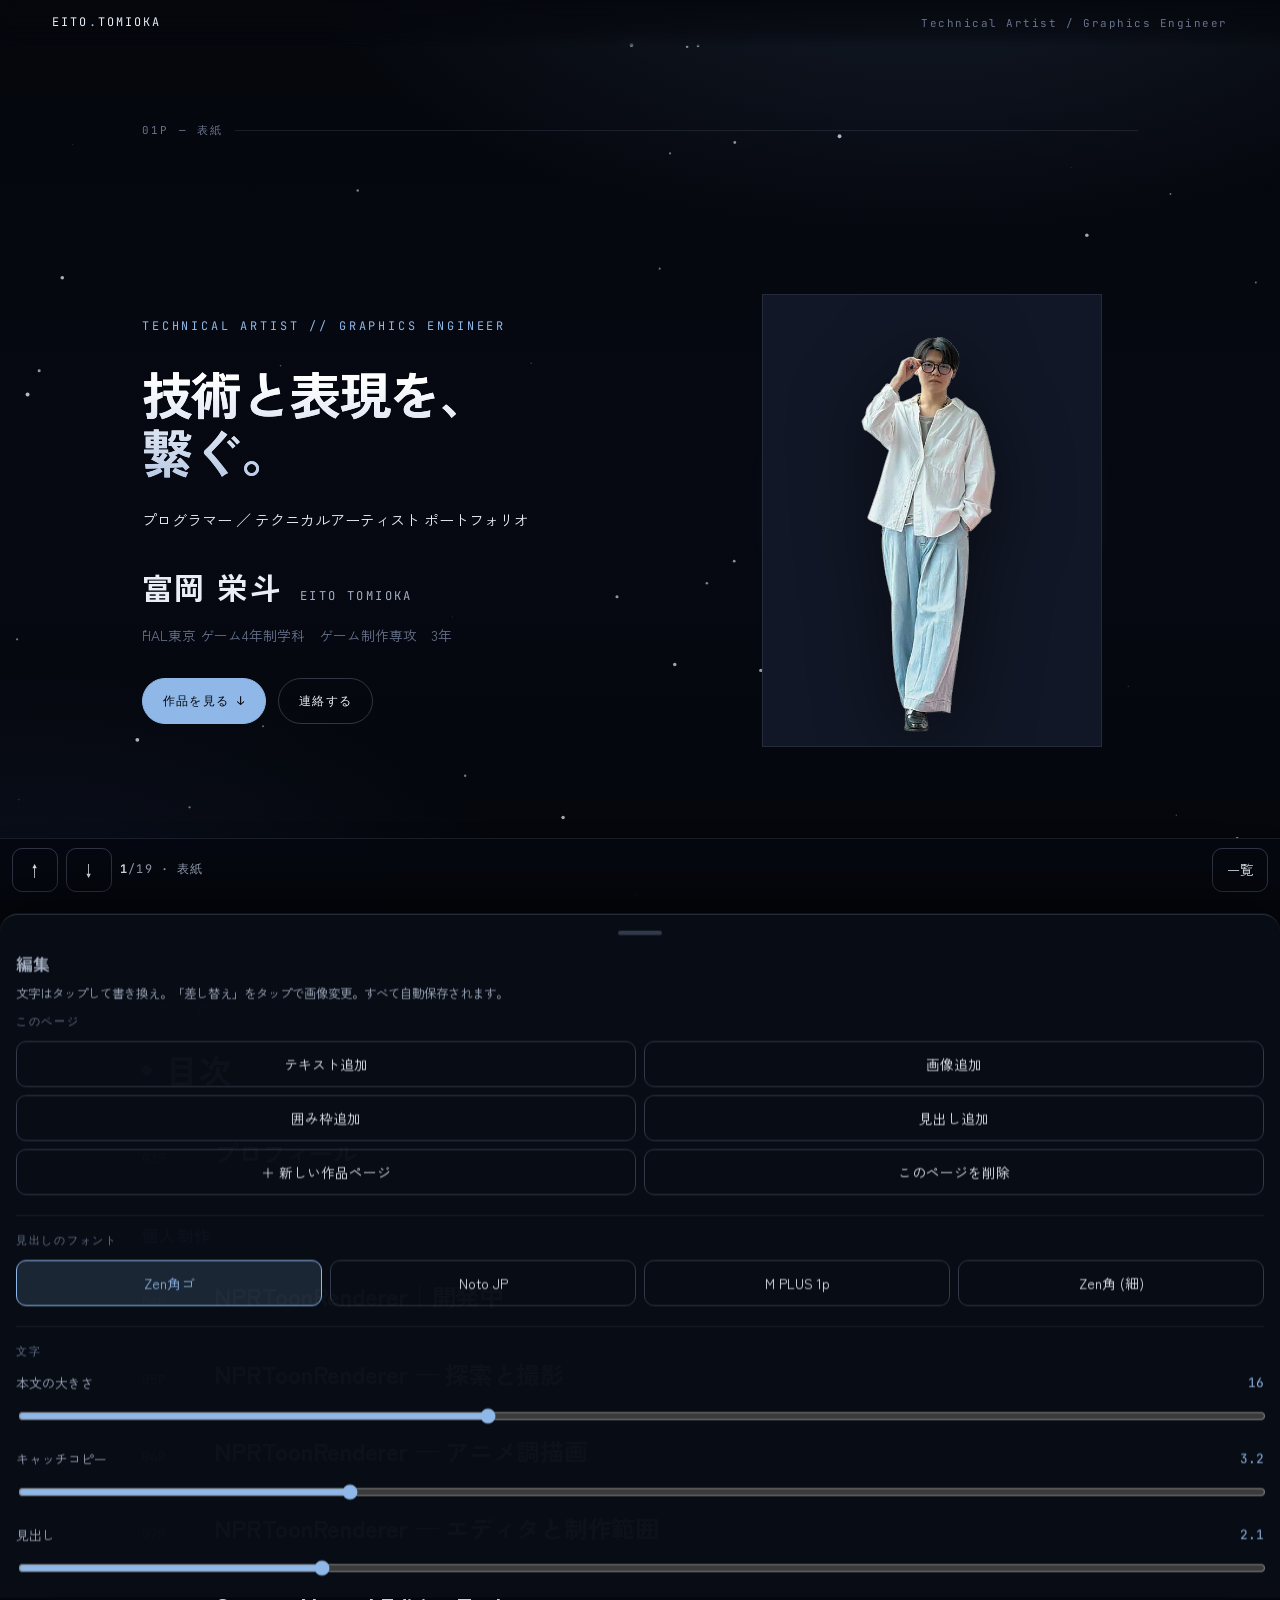
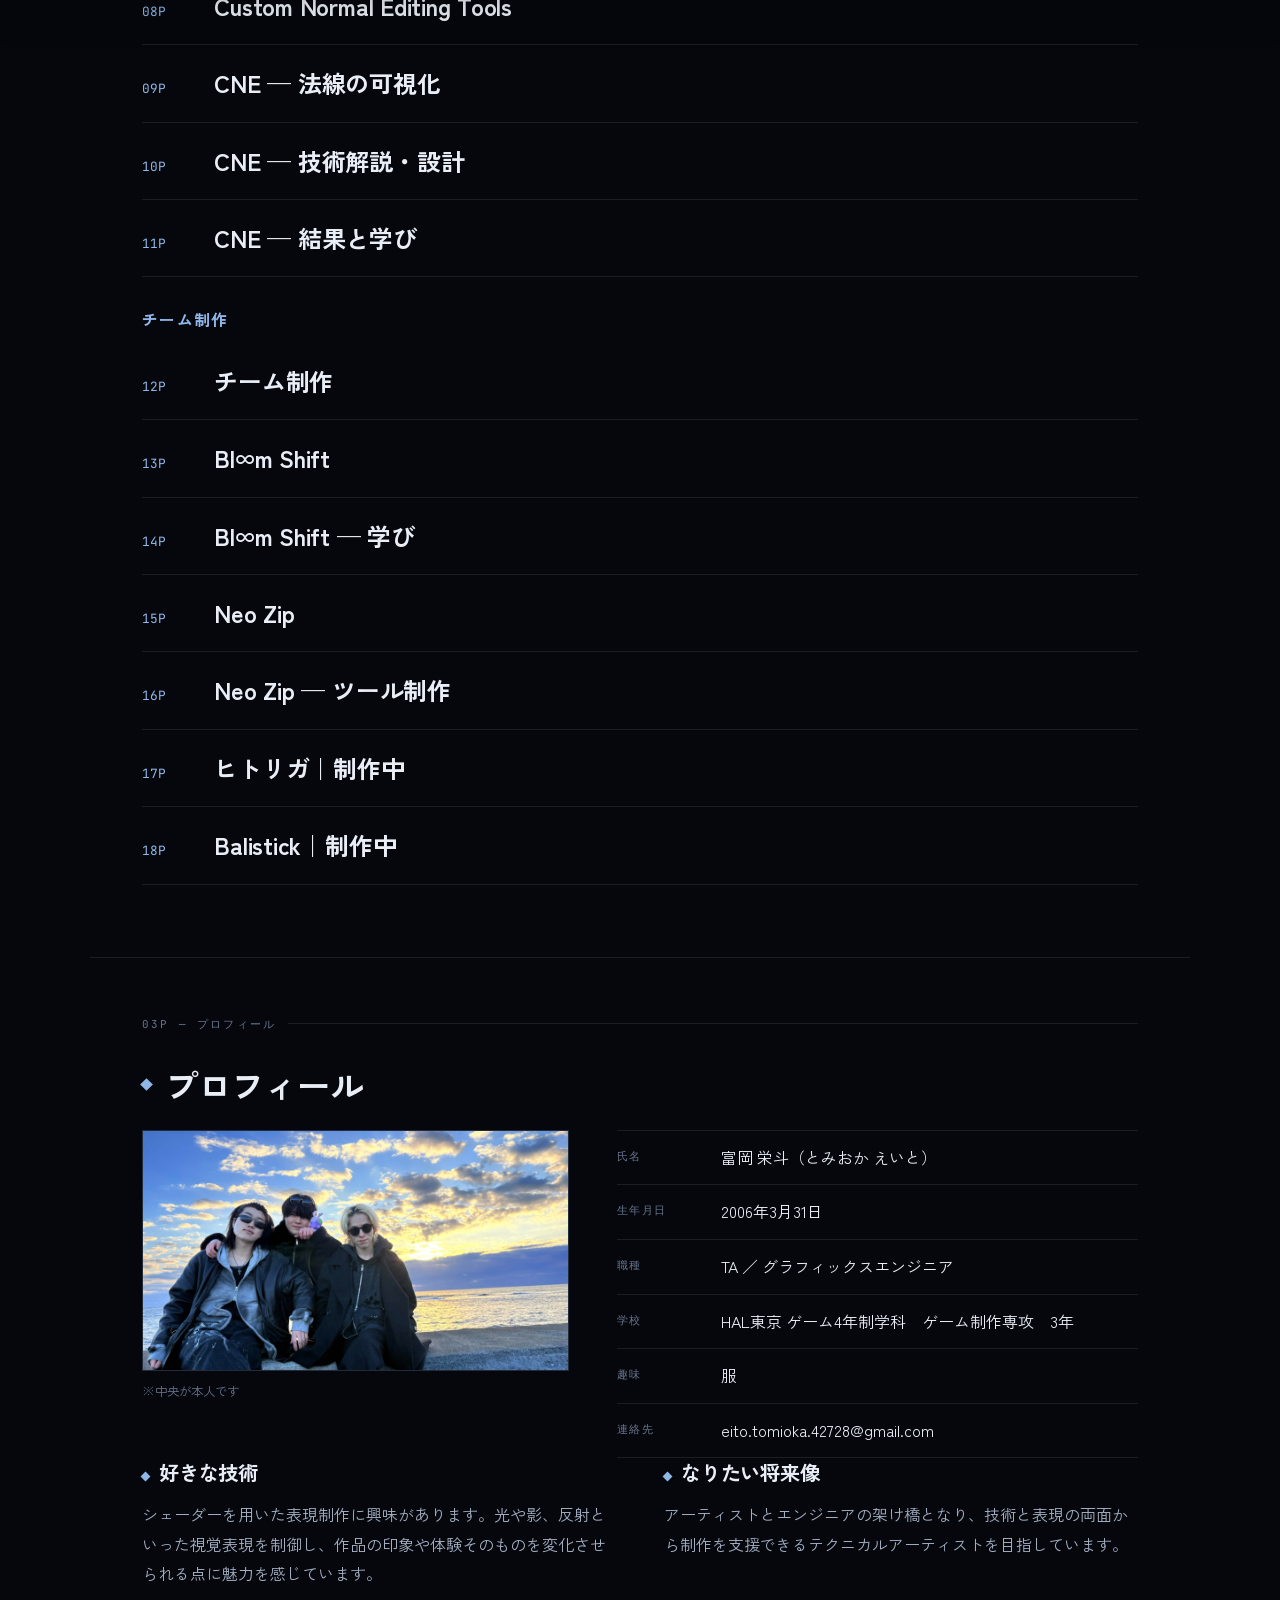
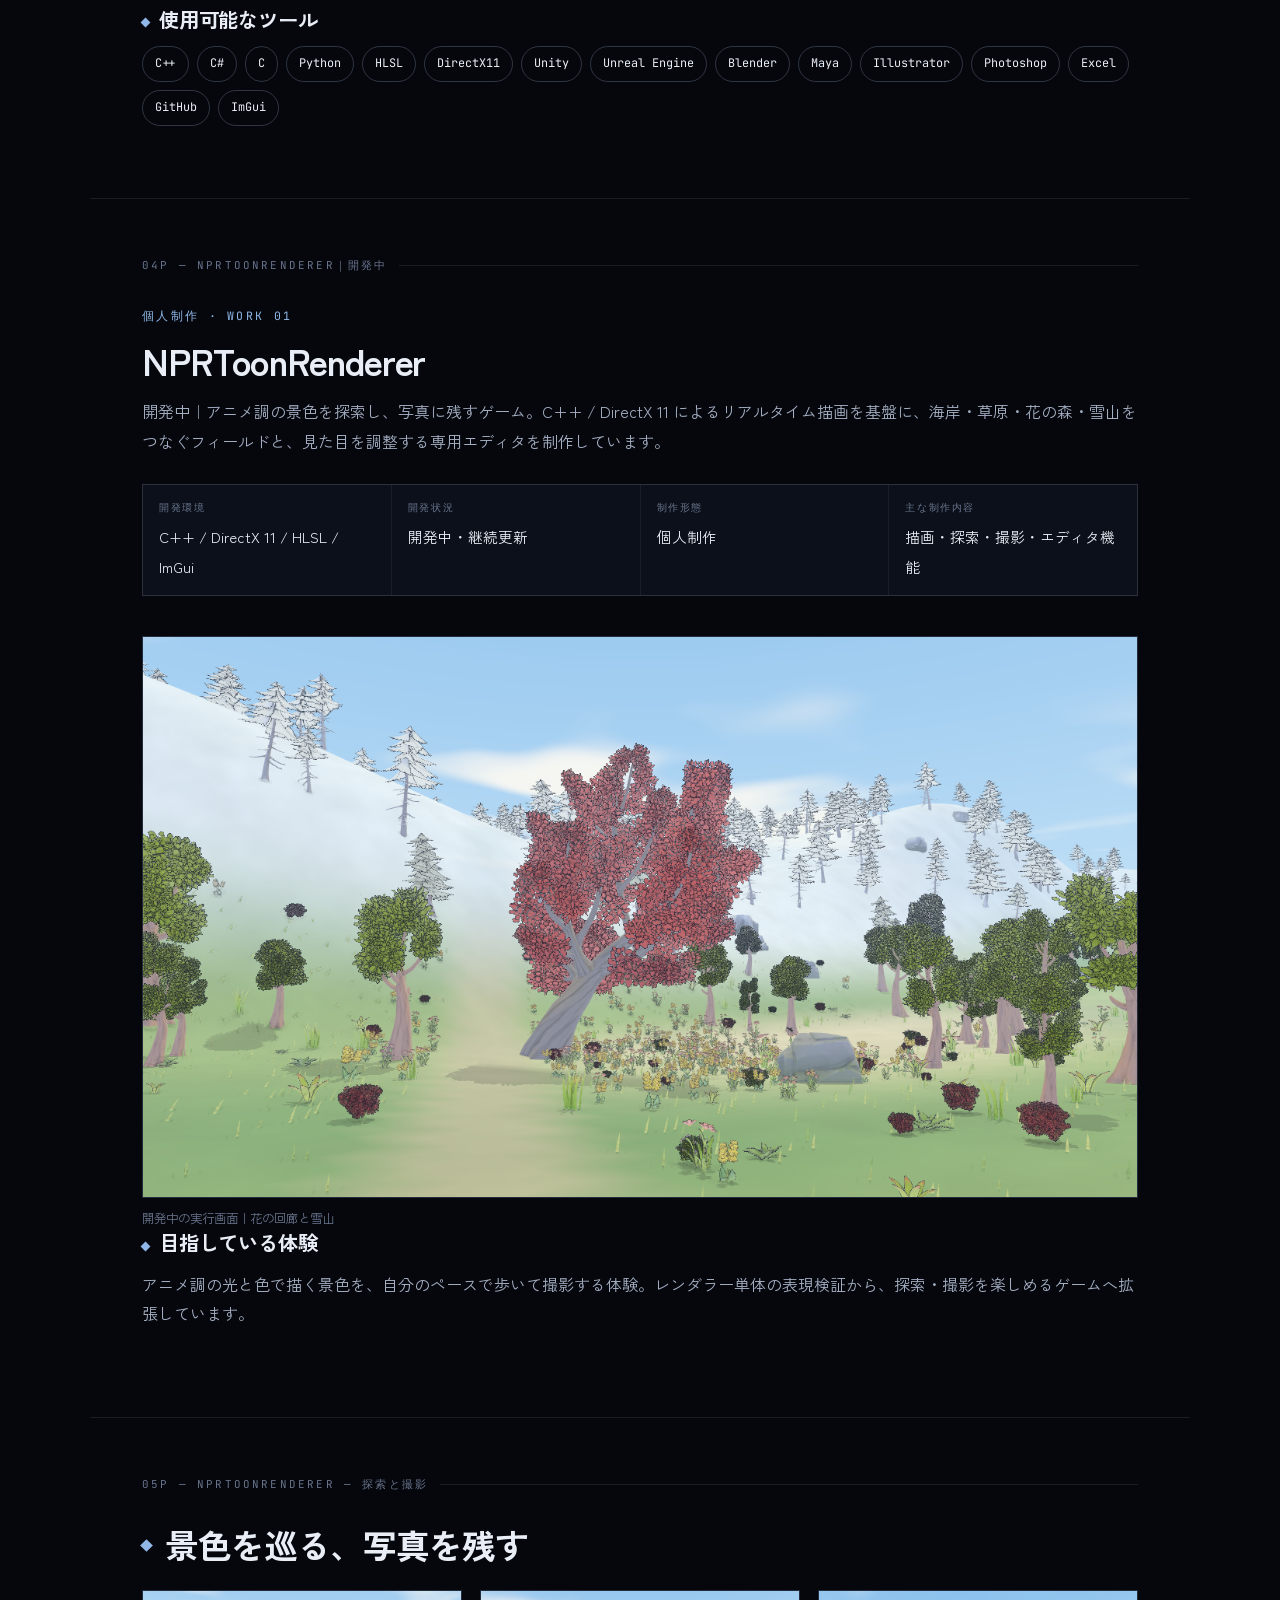
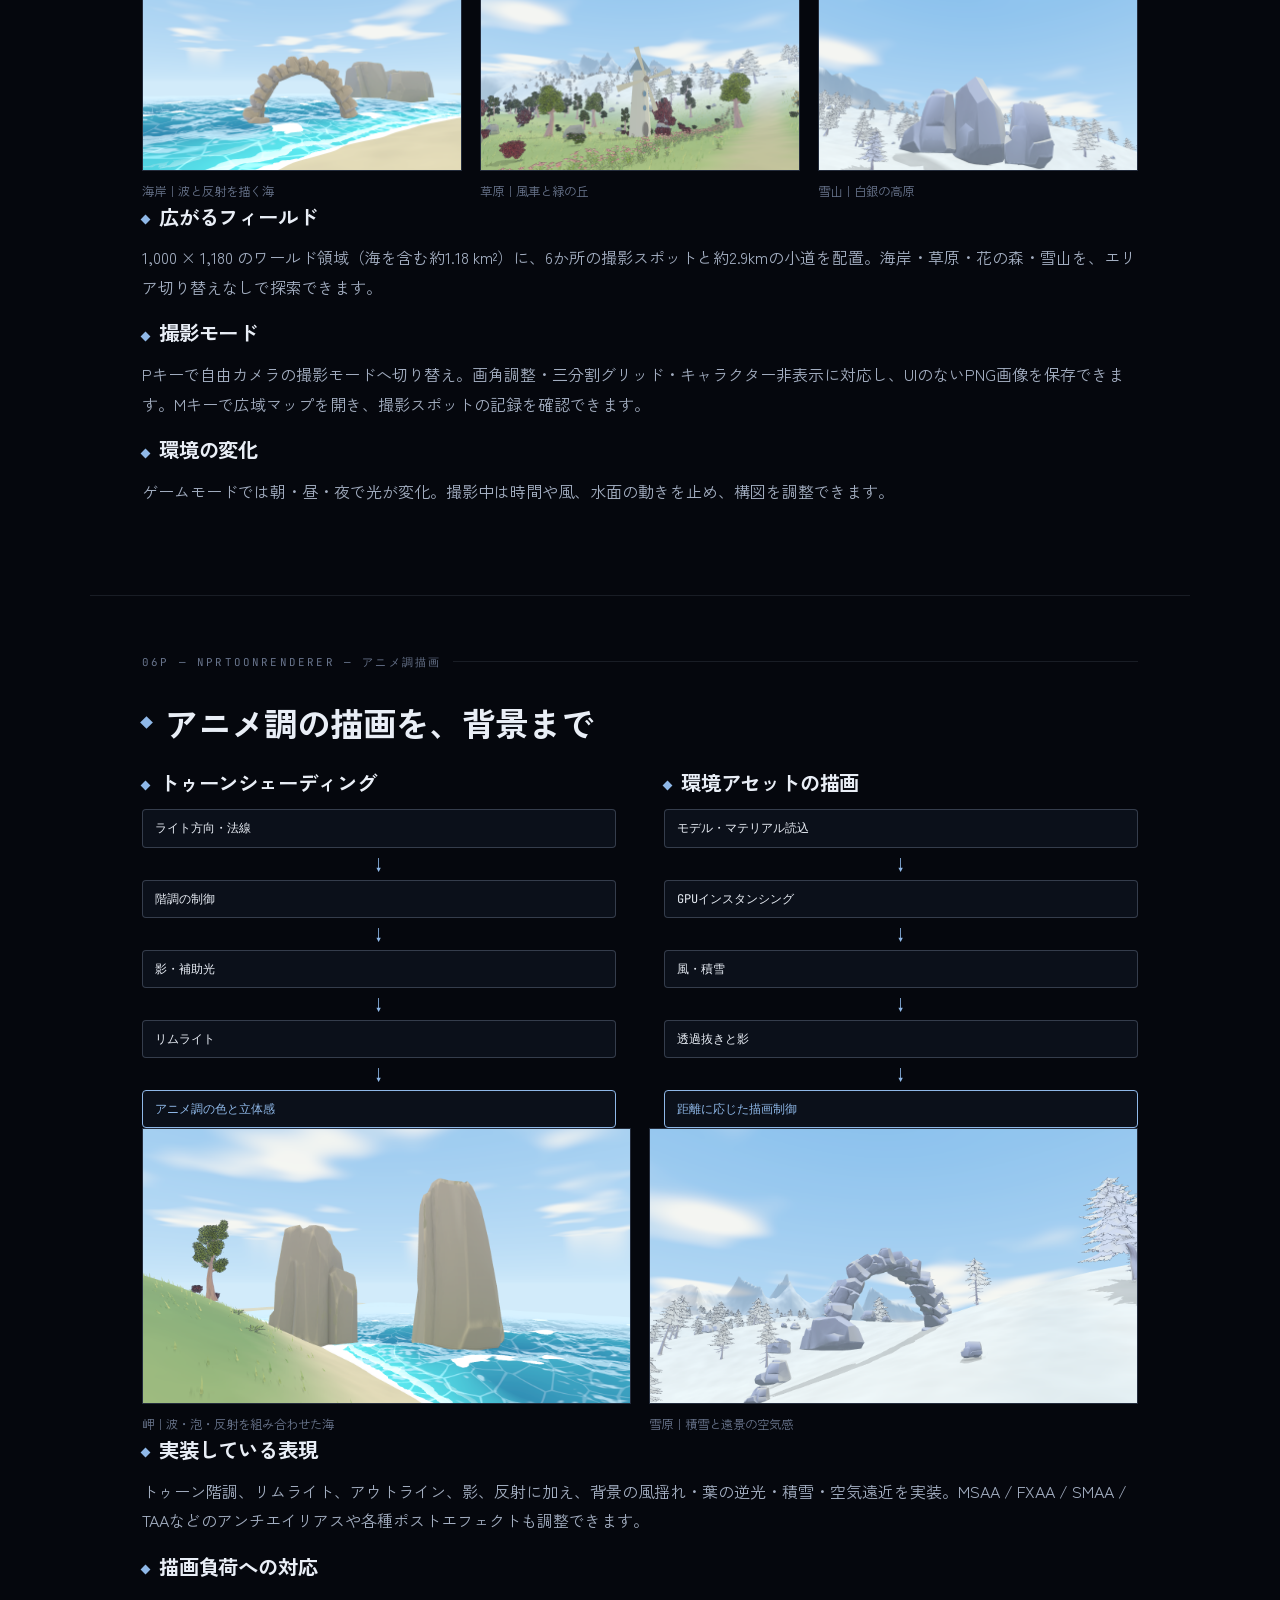
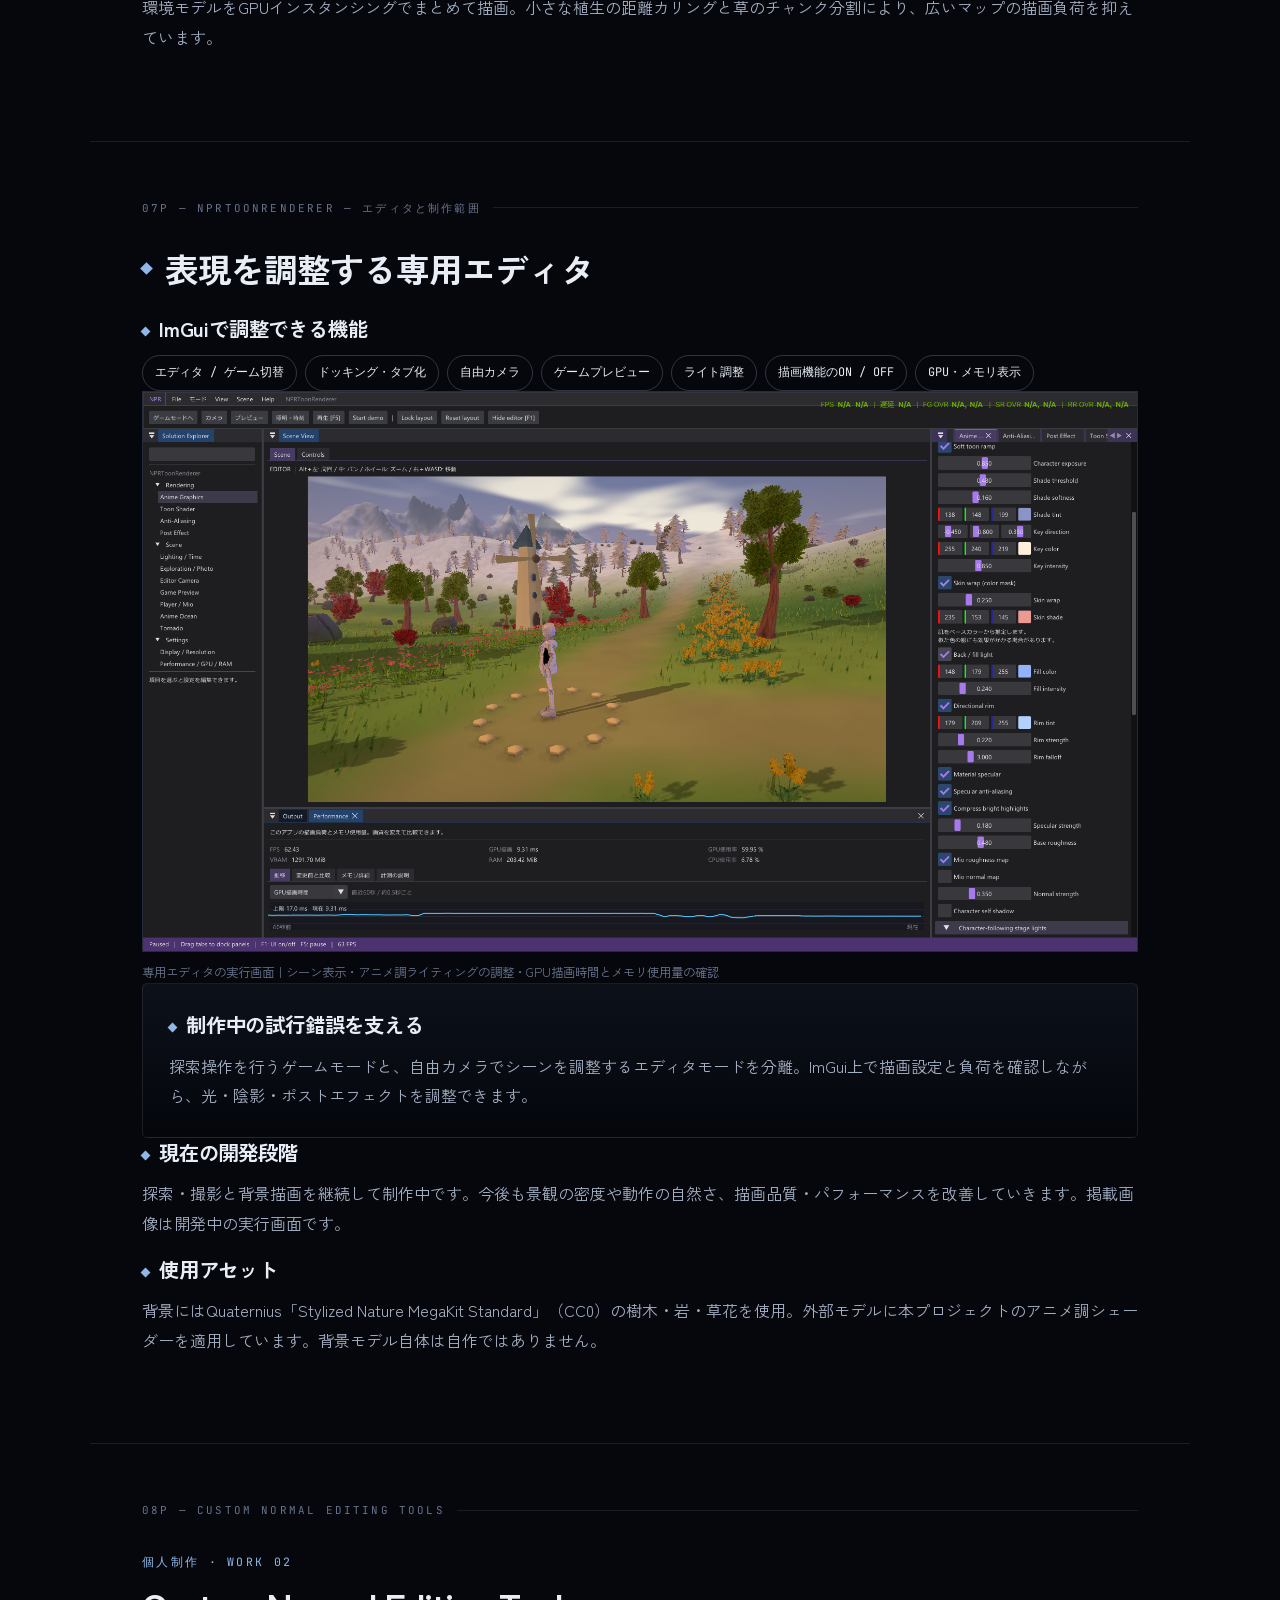
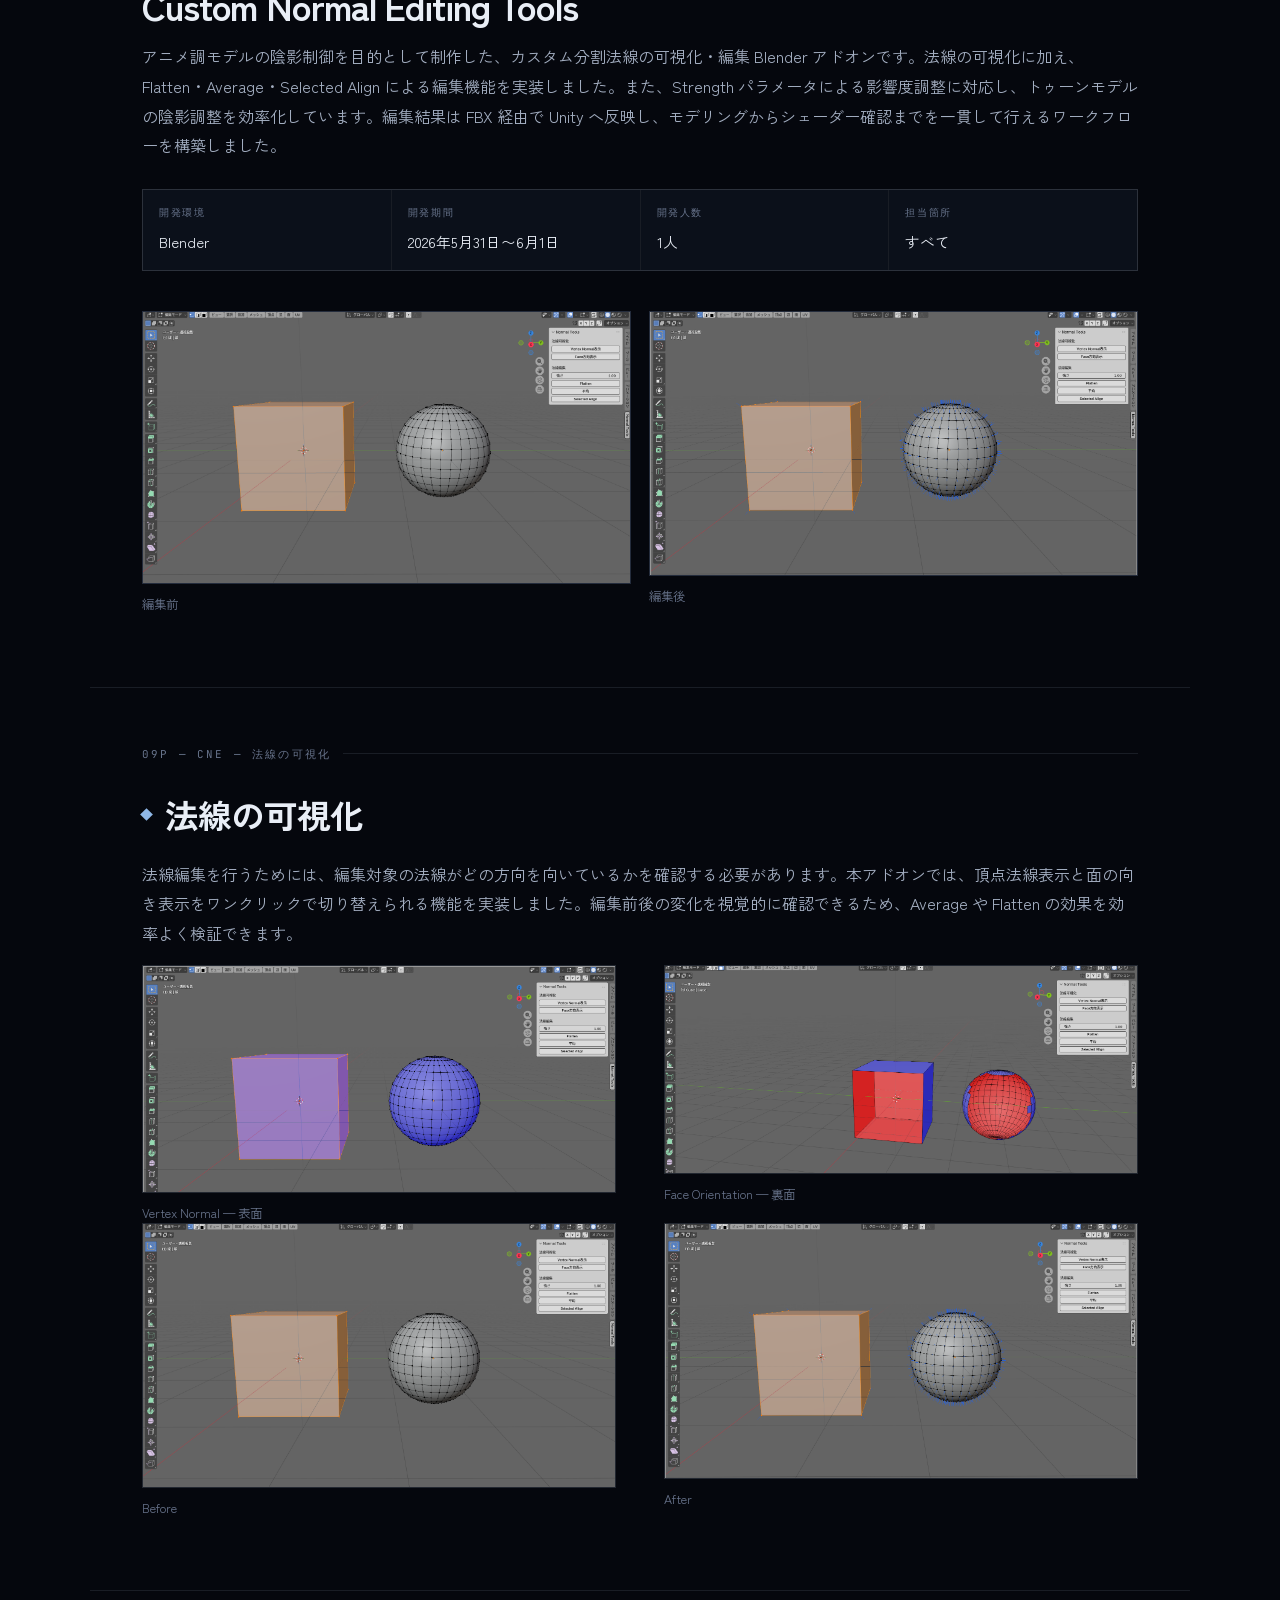
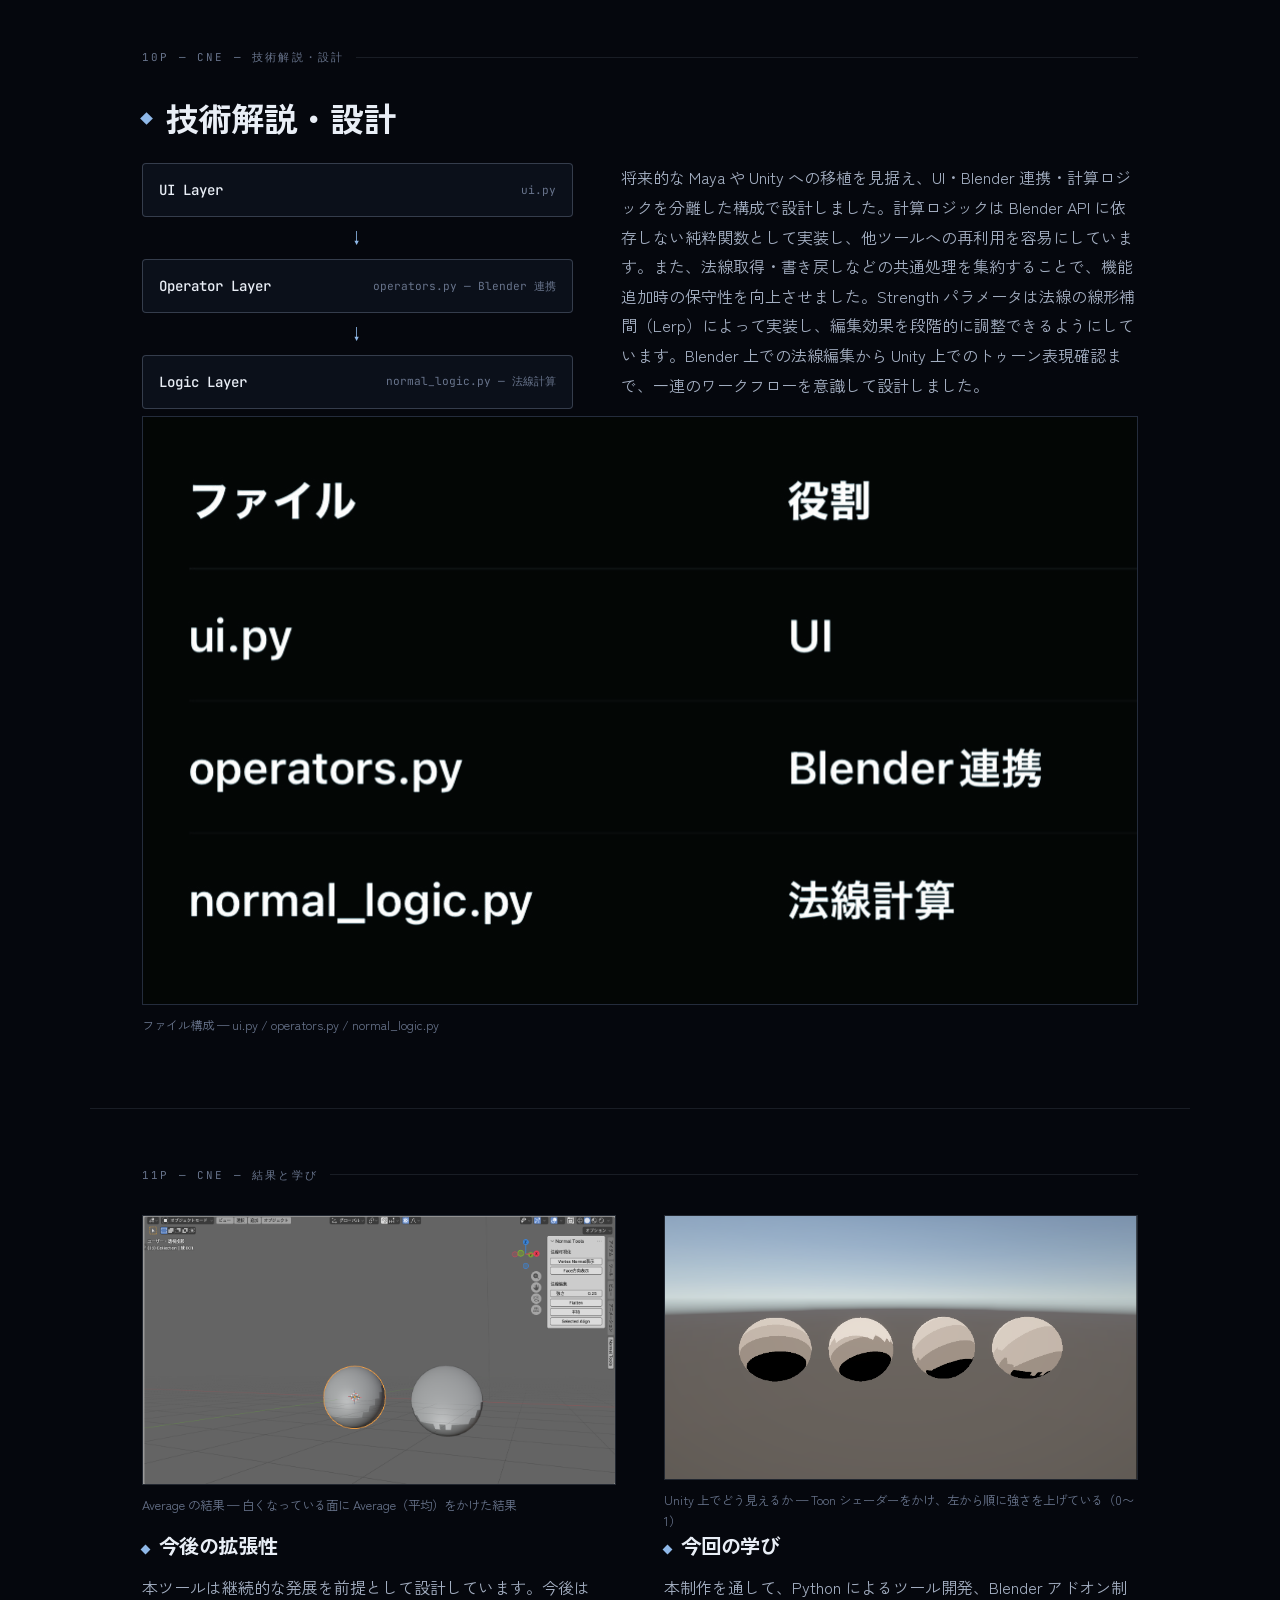
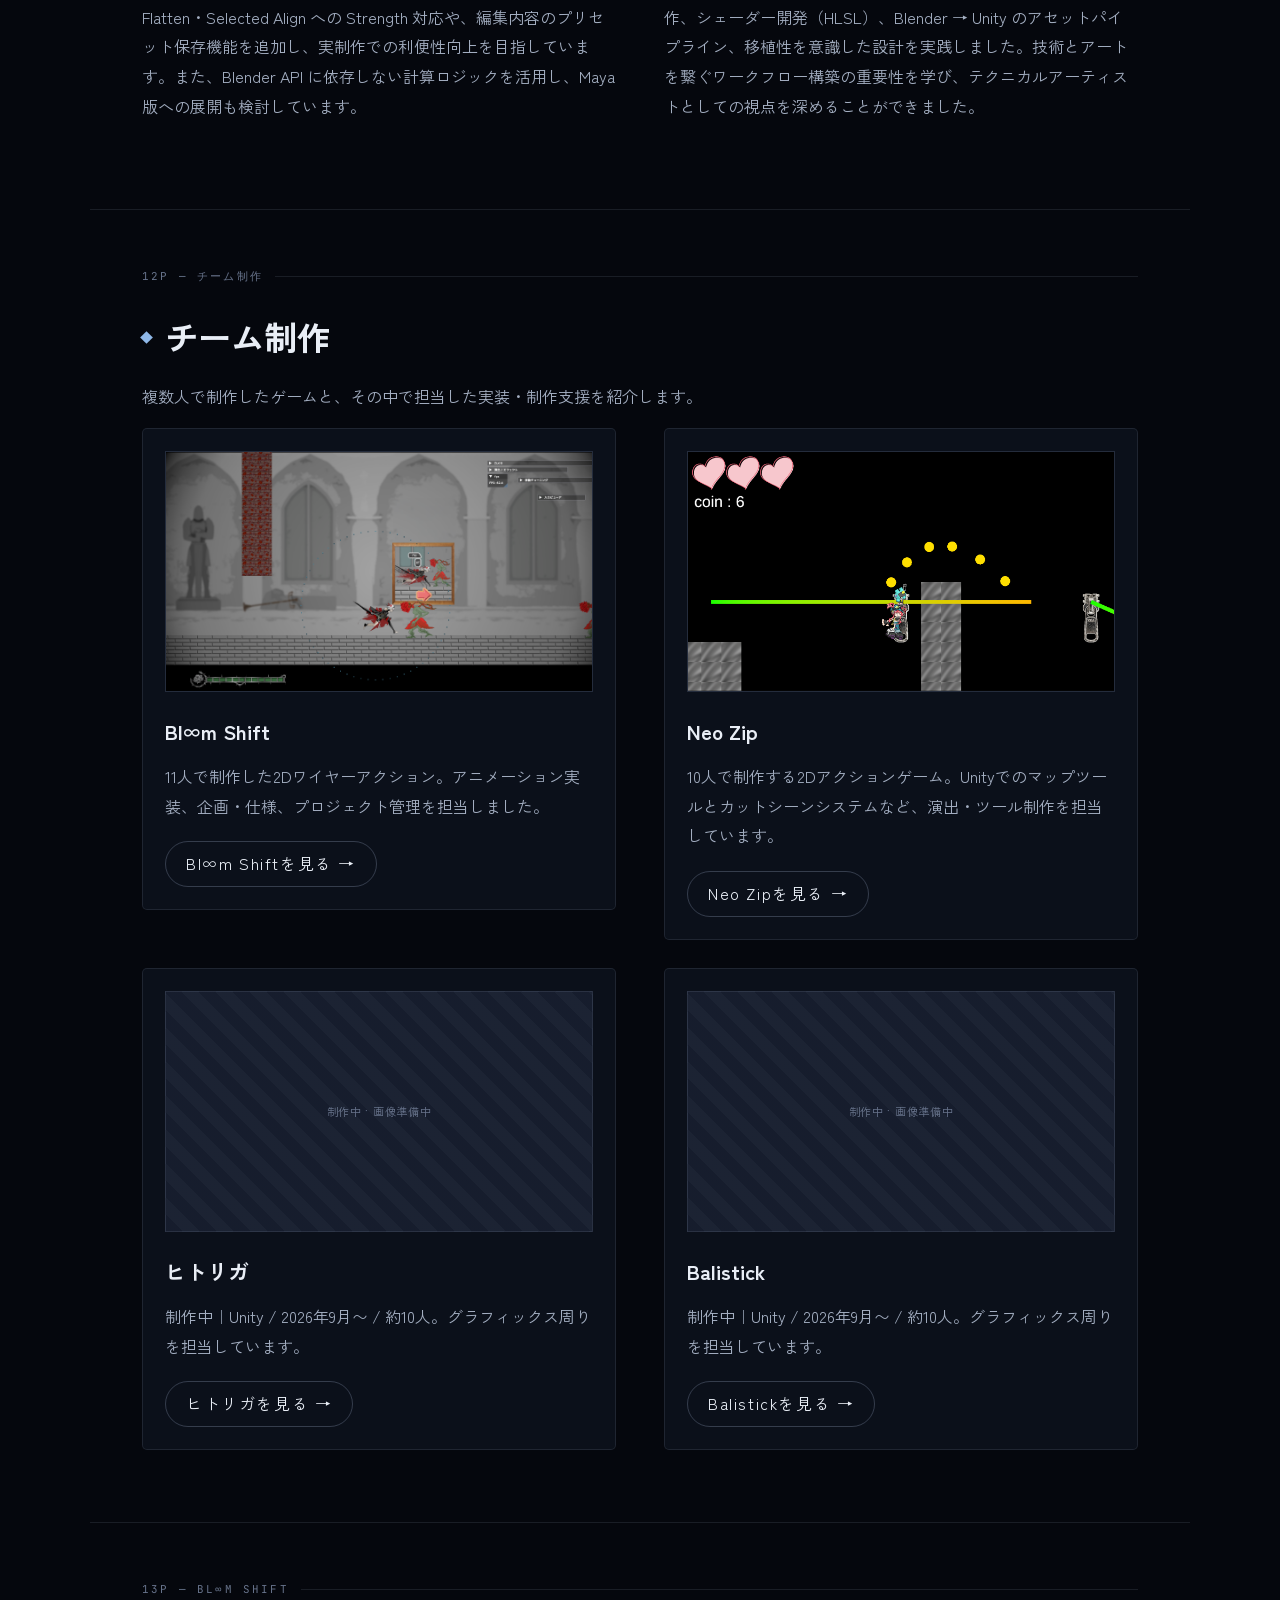
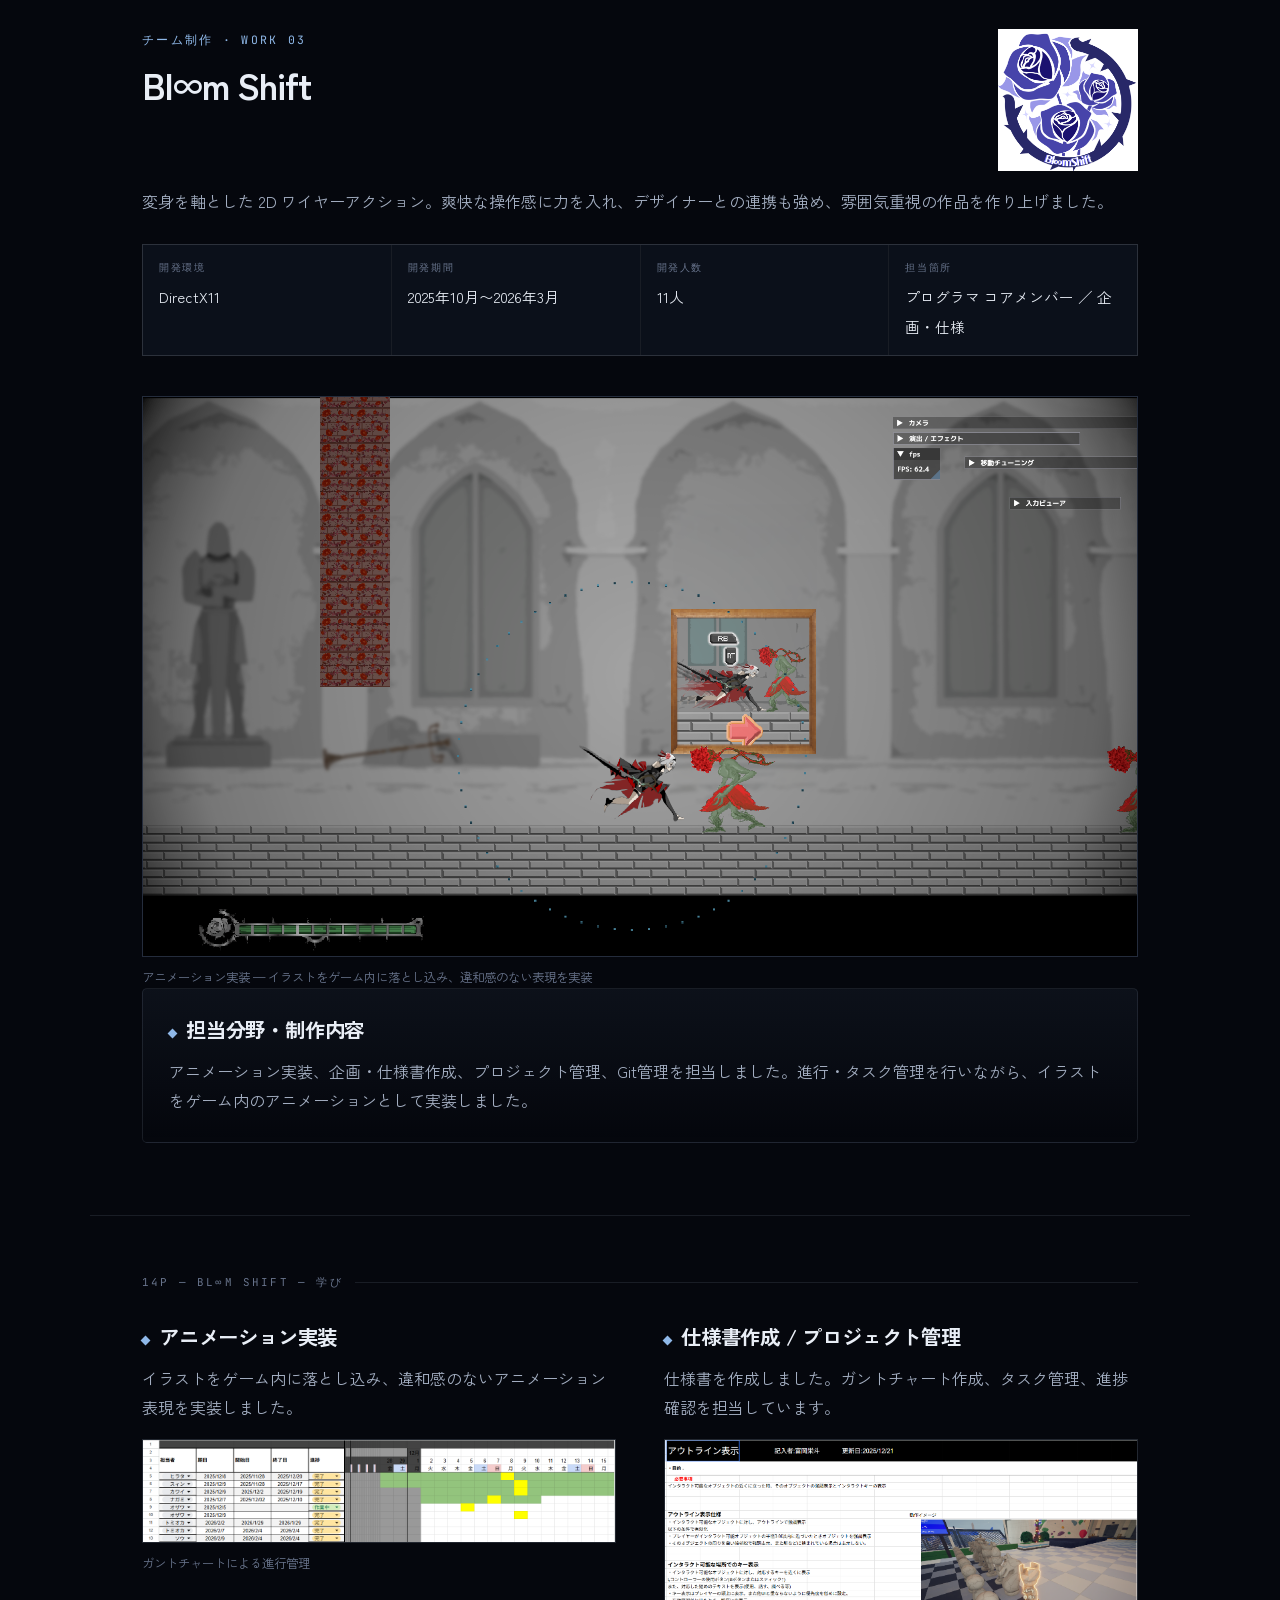
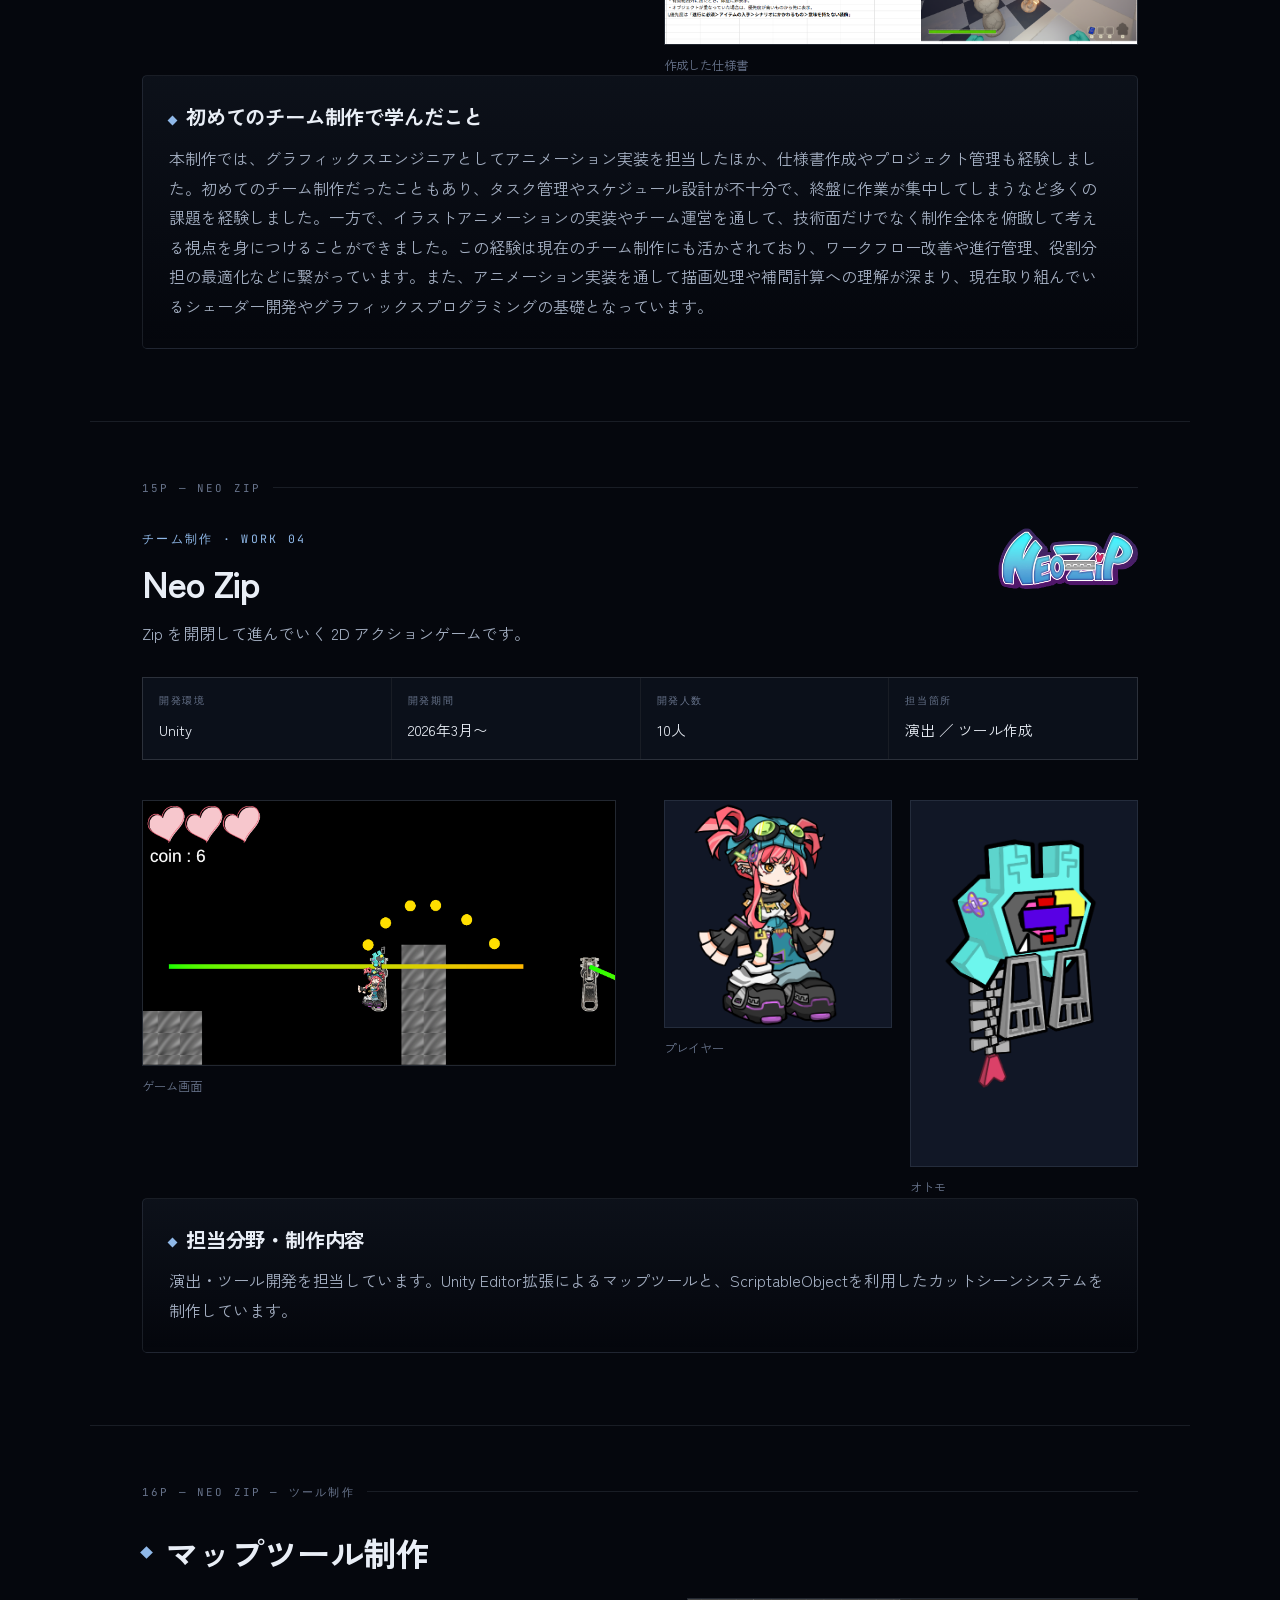
==== index.html @ 18857d03 "Publish Eito Tomioka portfolio" ====
<!doctype html>
<html lang="ja">
<head>
<meta charset="utf-8">
<meta name="viewport" content="width=device-width,initial-scale=1,viewport-fit=cover,maximum-scale=5">
<meta name="theme-color" content="#05070d">
<title>富岡栄斗 — Technical Artist / Graphics Engineer</title>
<meta name="description" content="HAL東京 ゲーム4年制学科 富岡栄斗のポートフォリオ。NPRシェーダー、Blenderアドオン、Unityツール開発。">
<meta property="og:title" content="富岡栄斗 — Technical Artist / Graphics Engineer">
<meta property="og:description" content="技術と表現を、繋ぐ。NPRToonRenderer（開発中） / Custom Normal Editing Tools / Bl∞m Shift / Neo Zip">
<meta property="og:type" content="website">
<link rel="preconnect" href="https://fonts.googleapis.com">
<link rel="preconnect" href="https://fonts.gstatic.com" crossorigin>
<link href="https://fonts.googleapis.com/css2?family=JetBrains+Mono:wght@400;500&family=Zen+Kaku+Gothic+New:wght@400;500;700;900&family=Noto+Sans+JP:wght@700;900&family=M+PLUS+1p:wght@800&display=swap" rel="stylesheet">
<style>
/* ============================================================
   app.css — ノート型ポートフォリオ + スマホ編集UI
   ============================================================ */
:root {
  --bg-0: #05070d;
  --bg-1: #0b101a;
  --bg-2: #111726;
  --paper: #0d121c;
  --line: rgba(200, 220, 255, .10);
  --line-strong: rgba(200, 220, 255, .22);
  --text: #e9eef6;
  --text-dim: #a3aec1;
  --text-mute: #68748c;
  --accent: #8fb8e8;
  --accent-soft: #8fb8e826;

  --font-base: 16px;
  --scale-h1: 3.2;
  --scale-h2: 2.1;
  --scale-h3: 1.28;
  --leading: 1.85;
  --content-max: 1100px;

  --font-display: 'Zen Kaku Gothic New', 'Hiragino Kaku Gothic ProN', sans-serif;
  --display-weight: 700;
  --display-tracking: -0.03em;
  --font-sans: 'Zen Kaku Gothic New', 'Hiragino Kaku Gothic ProN', system-ui, sans-serif;
  --font-mono: 'JetBrains Mono', ui-monospace, monospace;

  --pad-x: clamp(20px, 5vw, 52px);
  --toolbar-h: 62px;
}

/* グラデーション文字：実際の文字は子要素にあるため、子側で切り抜く */
.cover-k > [data-k], .end-catch > [data-k] {
  display: inline-block;
  background: inherit;
  -webkit-background-clip: text;
  background-clip: text;
  -webkit-text-fill-color: transparent;
}

* { box-sizing: border-box; }
html, body { margin: 0; padding: 0; }
html { -webkit-text-size-adjust: 100%; }
body {
  font-family: var(--font-sans); font-size: var(--font-base); line-height: var(--leading);
  color: var(--text); background: var(--bg-0); overflow-x: hidden;
  font-feature-settings: "palt"; -webkit-font-smoothing: antialiased;
  padding-bottom: calc(var(--toolbar-h) + env(safe-area-inset-bottom, 0px));
}
img { max-width: 100%; display: block; }
a { color: inherit; text-decoration: none; }
p { margin: 0 0 1em; color: var(--text-dim); text-wrap: pretty; }
figure { margin: 0; }
figcaption { margin-top: 10px; font-size: .78rem; color: var(--text-mute); line-height: 1.65; }
b, strong { color: var(--text); }

.bg-gradient {
  position: fixed; inset: 0; z-index: -2;
  background:
    radial-gradient(ellipse 80% 55% at 72% -8%, rgba(120,170,230,.13), transparent 62%),
    radial-gradient(ellipse 60% 40% at 0% 102%, rgba(80,120,200,.09), transparent 70%),
    linear-gradient(180deg, #05070d, #060912 60%, #04060b);
}
#snow-canvas { position: fixed; inset: 0; z-index: -1; pointer-events: none; }

/* ---------- top bar ---------- */
.topbar {
  position: fixed; top: 0; left: 0; right: 0; z-index: 30;
  display: flex; align-items: center; justify-content: space-between; gap: 12px;
  padding: 12px var(--pad-x);
  background: linear-gradient(180deg, rgba(5,7,13,.92), rgba(5,7,13,.55) 70%, transparent);
  backdrop-filter: blur(10px); -webkit-backdrop-filter: blur(10px);
}
.tb-brand { font-family: var(--font-mono); font-size: .74rem; letter-spacing: .18em; }
.tb-brand b { color: var(--accent); font-weight: 400; }
.tb-role { font-family: var(--font-mono); font-size: .68rem; letter-spacing: .14em; color: var(--text-mute); }
@media (max-width: 560px) { .tb-role { display: none; } }

/* ---------- document / pages ---------- */
.doc { padding-top: 64px; }
.page {
  display: block;
  max-width: var(--content-max); margin: 0 auto;
  padding: 56px var(--pad-x) 72px;
  scroll-margin-top: var(--toolbar-h);
}
.page + .page { border-top: 1px solid var(--line); }
.pg-tag {
  font-family: var(--font-mono); font-size: .68rem; letter-spacing: .2em; color: var(--text-mute);
  text-transform: uppercase; margin-bottom: 30px; display: flex; align-items: center; gap: 12px;
}
.pg-tag::after { content: ""; flex: 1; height: 1px; background: var(--line); }
.page-inner { display: contents; }
.page.flash { animation: flash 1.1s ease; }
@keyframes flash { from { background: rgba(143,184,232,.07); } }
@media (prefers-reduced-motion: reduce) { .page.active { animation: none; } }

/* スクロールで現れる演出 */
.page .blk-wrap, .page .cover-layout, .page .toc-row, .page .specs, .page .note, .page .team-row {
  opacity: 0; transform: translateY(18px);
  transition: opacity .7s cubic-bezier(.2,.7,.3,1), transform .7s cubic-bezier(.2,.7,.3,1);
}
.page.in .blk-wrap, .page.in .cover-layout, .page.in .toc-row, .page.in .specs, .page.in .note, .page.in .team-row { opacity: 1; transform: none; }
.page.in .blk-wrap:nth-child(2) { transition-delay: .05s; }
.page.in .blk-wrap:nth-child(3) { transition-delay: .1s; }
.page.in .blk-wrap:nth-child(4) { transition-delay: .14s; }
.page.in .toc-row:nth-child(2) { transition-delay: .04s; }
.page.in .toc-row:nth-child(3) { transition-delay: .08s; }
.page.in .toc-row:nth-child(4) { transition-delay: .12s; }
.page.in .toc-row:nth-child(5) { transition-delay: .16s; }
@media (prefers-reduced-motion: reduce) {
  .page .blk-wrap, .page .cover, .page .toc-row, .page .specs, .page .note, .page .team-row { opacity: 1; transform: none; transition: none; }
}

/* ---------- blocks ---------- */
.blk + .blk { margin-top: 44px; }
.h1 {
  display: flex; align-items: center; gap: 14px; margin: 0 0 24px;
  font-family: var(--font-display); font-weight: var(--display-weight);
  letter-spacing: var(--display-tracking);
  font-size: calc(var(--font-base) * var(--scale-h2)); line-height: 1.25;
}
.h1::before { content: ""; width: 9px; height: 9px; background: var(--accent); transform: rotate(45deg); flex: none; }
.p-title {
  font-family: var(--font-display); font-weight: var(--display-weight);
  font-size: calc(var(--font-base) * var(--scale-h3)); letter-spacing: -.01em;
  margin-bottom: 12px; line-height: 1.45;
}
.p-title::before { content: ""; display: inline-block; width: 7px; height: 7px; background: var(--accent); transform: rotate(45deg); margin-right: 10px; vertical-align: middle; }

.hd { margin-bottom: 28px; }
.hd-top { display: flex; align-items: flex-start; justify-content: space-between; gap: 20px; }
.hd-kicker { font-family: var(--font-mono); font-size: .72rem; letter-spacing: .2em; color: var(--accent); text-transform: uppercase; margin-bottom: 12px; }
.hd-title {
  font-family: var(--font-display); font-weight: var(--display-weight); letter-spacing: var(--display-tracking);
  font-size: calc(var(--font-base) * var(--scale-h2) * 1.1); line-height: 1.15; margin: 0;
}
.hd-sub { margin-top: 16px; color: var(--text-dim); }
.hd-logo { width: clamp(88px, 16vw, 140px); flex: none; }
.hd-logo img { width: 100%; }

.specs { display: grid; grid-template-columns: repeat(4, minmax(0,1fr)); gap: 1px; background: var(--line); border: 1px solid var(--line); margin: 0 0 40px; }
.specs > div { background: var(--bg-1); padding: 14px 16px; }
.specs .k { display: block; font-family: var(--font-mono); font-size: .64rem; letter-spacing: .16em; color: var(--text-mute); text-transform: uppercase; margin-bottom: 4px; }
.specs .v { font-size: .92rem; line-height: 1.5; }
@media (max-width: 720px) { .specs { grid-template-columns: repeat(2, minmax(0,1fr)); } }

.cols { display: grid; gap: clamp(20px, 4vw, 48px); align-items: start; }
@media (max-width: 780px) { .cols { grid-template-columns: 1fr !important; } }

.figs { display: grid; gap: 18px; }
.figs.c2 { grid-template-columns: 1fr 1fr; }
.figs.c3 { grid-template-columns: repeat(3, 1fr); }
@media (max-width: 640px) { .figs.c3 { grid-template-columns: 1fr; } .figs.c2 { grid-template-columns: 1fr; } }

.note { border: 1px solid var(--line); background: linear-gradient(180deg, rgba(143,184,232,.06), transparent); padding: 26px; border-radius: 5px; }
.note .p-title { margin-top: 0; }
.note p:last-child { margin-bottom: 0; }

.spec-dl { display: grid; grid-template-columns: 6.5em 1fr; margin: 0; border-top: 1px solid var(--line); }
.spec-dl dt, .spec-dl dd { margin: 0; padding: 12px 0; border-bottom: 1px solid var(--line); }
.spec-dl dt { font-family: var(--font-mono); font-size: .7rem; letter-spacing: .14em; color: var(--text-mute); padding-top: 15px; }
.spec-dl dd { word-break: break-all; }

.tags { display: flex; flex-wrap: wrap; gap: 8px; }
.chip { font-family: var(--font-mono); font-size: .74rem; padding: 6px 12px; border: 1px solid var(--line-strong); border-radius: 999px; }

.flow { display: flex; flex-wrap: wrap; align-items: center; gap: 8px; }
.flow span { font-family: var(--font-mono); font-size: .75rem; padding: 7px 12px; border: 1px solid var(--line-strong); border-radius: 4px; background: var(--bg-1); }
.flow i { font-style: normal; color: var(--accent); }
.flow span:last-child { border-color: var(--accent); color: var(--accent); }
.flow.v { flex-direction: column; align-items: stretch; }
.flow.v i { text-align: center; line-height: 1; }

.layers { display: grid; gap: 6px; }
.layer { display: grid; grid-template-columns: 1fr auto; gap: 12px; align-items: center; padding: 13px 16px; border: 1px solid var(--line-strong); border-radius: 4px; background: var(--bg-1); }
.layer b { font-family: var(--font-mono); font-weight: 500; font-size: .88rem; }
.layer small { font-family: var(--font-mono); font-size: .7rem; color: var(--text-mute); }

.team { display: grid; grid-template-columns: repeat(auto-fill, minmax(280px, 1fr)); gap: 0 28px; }
.team-row { display: grid; grid-template-columns: 9em 1fr; gap: 12px; padding: 11px 0; border-bottom: 1px solid var(--line); align-items: baseline; }
.team-row .nm { font-size: .95rem; }
.team-row .rl { font-size: .8rem; color: var(--text-dim); }
@media (max-width: 520px) { .team-row { grid-template-columns: 1fr; gap: 2px; } }

/* cover */
.cover-layout { min-height: calc(100svh - 200px); display: grid; grid-template-columns: 1.15fr .85fr; gap: 28px; align-items: center; }
.cover-eyebrow { font-family: var(--font-mono); font-size: .74rem; letter-spacing: .24em; color: var(--accent); text-transform: uppercase; margin-bottom: 26px; }
.cover-k {
  font-family: var(--font-display); font-weight: var(--display-weight); letter-spacing: var(--display-tracking);
  font-size: calc(var(--font-base) * var(--scale-h1)); line-height: 1.14; white-space: pre-line;
  background: linear-gradient(180deg, #fff 12%, #b8c9e4 100%);
  -webkit-background-clip: text; background-clip: text; -webkit-text-fill-color: transparent;
}
.cover-lead { margin-top: 24px; color: var(--text); font-size: .95rem; }
.cover-name { margin-top: 26px; display: flex; gap: 8px 18px; flex-wrap: wrap; align-items: baseline; }
.cover-name .ja { font-family: var(--font-display); font-weight: var(--display-weight); font-size: clamp(1.4rem, 3vw, 1.9rem); letter-spacing: .07em; }
.cover-name .en { font-family: var(--font-mono); font-size: .76rem; letter-spacing: .2em; color: var(--text-dim); text-transform: uppercase; }
.cover-school { margin-top: 8px; font-size: .86rem; color: var(--text-mute); }
.cover-cta { margin-top: 30px; display: flex; gap: 12px; flex-wrap: wrap; }
.btn { display: inline-flex; align-items: center; gap: 8px; min-height: 46px; padding: 0 20px; border-radius: 999px; font-family: var(--font-mono); font-size: .75rem; letter-spacing: .1em; border: 1px solid var(--line-strong); color: var(--text); }
.btn.primary { background: var(--accent); color: #05070d; border-color: var(--accent); }
.cover-visual { position: relative; justify-self: center; width: min(100%, 340px); }
.cover-visual::after { content: ""; position: absolute; inset: 6% -8% 4%; z-index: -1; background: radial-gradient(ellipse at 50% 45%, rgba(143,184,232,.18), transparent 66%); }
.cover-visual img { filter: drop-shadow(0 18px 36px rgba(0,0,0,.5)); }
@media (max-width: 800px) {
  .cover-layout { grid-template-columns: 1fr; }
  .cover-visual { order: -1; width: min(54vw, 220px); justify-self: start; }
}

/* toc */
.toc-row { display: grid; grid-template-columns: 3.4em 1fr; gap: 18px; padding: 16px 0; border-bottom: 1px solid var(--line); align-items: baseline; }
.toc-row { cursor: pointer; transition: padding-left .2s, background .2s; }
.toc-row:hover { padding-left: 10px; background: linear-gradient(90deg, var(--accent-soft), transparent 60%); }
.toc-num { font-family: var(--font-mono); font-size: .8rem; color: var(--accent); }
.toc-label { font-family: var(--font-display); font-weight: var(--display-weight); font-size: clamp(1.1rem, 2.4vw, 1.5rem); letter-spacing: -.01em; }

/* end page */
.end-catch {
  font-family: var(--font-display); font-weight: var(--display-weight); letter-spacing: var(--display-tracking);
  font-size: clamp(2rem, 6.4vw, 3.6rem); line-height: 1.2; margin-bottom: 22px; white-space: pre-line;
  background: linear-gradient(180deg, #fff, #a2b4d1); -webkit-background-clip: text; background-clip: text; -webkit-text-fill-color: transparent;
}
.end-mail { display: inline-block; font-family: var(--font-mono); font-size: clamp(.9rem, 2.6vw, 1.15rem); border-bottom: 1px solid var(--accent); padding-bottom: 5px; margin: 10px 0 30px; word-break: break-all; }

/* image slot */
.is { position: relative; overflow: hidden; background: var(--bg-2); border: 1px solid var(--line); cursor: zoom-in; }
.is.empty { min-height: 160px; background: repeating-linear-gradient(45deg, rgba(200,220,255,.03) 0 12px, rgba(200,220,255,.06) 12px 24px), var(--bg-2); }
.is.empty::after { content: "画像なし"; position: absolute; inset: 0; display: flex; align-items: center; justify-content: center; font-family: var(--font-mono); font-size: .7rem; letter-spacing: .14em; color: var(--text-mute); }
.is img { width: 100%; height: 100%; }
.is.contain { width: fit-content; max-width: 100%; margin-inline: auto; }
.is.contain img { display: block; width: auto; height: auto; max-width: 100%; object-fit: contain; }
.is.cover img { width: 100%; height: auto; object-fit: contain; }
.is.r169 img, .is.r43 img { width: 100%; height: 100%; object-fit: contain; }
.is.r169 { aspect-ratio: 16/9; }
.is.r43 { aspect-ratio: 4/3; }

/* lightbox */
.lightbox { position: fixed; inset: 0; z-index: 70; background: rgba(3,5,10,.94); display: flex; align-items: center; justify-content: center; padding: 20px; opacity: 0; pointer-events: none; transition: opacity .2s; cursor: zoom-out; }
.lightbox.open { opacity: 1; pointer-events: auto; }
.lightbox img { max-width: 100%; max-height: 88vh; width: auto; }

/* ============================================================
   スマホ編集UI
   ============================================================ */
[data-k] { outline: none; }

.toolbar {
  position: fixed; left: 0; right: 0; bottom: 0; z-index: 40;
  display: flex; align-items: center; gap: 8px;
  padding: 8px 12px calc(8px + env(safe-area-inset-bottom, 0px));
  background: rgba(6,9,16,.94);
  backdrop-filter: blur(14px); -webkit-backdrop-filter: blur(14px);
  border-top: 1px solid var(--line);
  min-height: var(--toolbar-h);
}
.tb-btn {
  flex: none; min-height: 44px; padding: 0 14px; border-radius: 10px;
  background: transparent; border: 1px solid var(--line-strong); color: var(--text);
  font-family: var(--font-sans); font-size: .82rem; display: inline-flex; align-items: center; gap: 6px; cursor: pointer;
}
.tb-btn.icon { width: 46px; justify-content: center; padding: 0; font-size: 1rem; }
.tb-btn:disabled { opacity: .35; }
.tb-spacer { flex: 1; }
.pg-label { font-family: var(--font-mono); font-size: .74rem; letter-spacing: .1em; color: var(--text-dim); }
.pg-label b { color: var(--text); }

/* 編集バー */
.editbar { display: none; }
body.editing .editbar { display: flex; }
body.editing .viewbar { display: none; }

/* ボトムシート */
.sheet {
  position: fixed; left: 0; right: 0; bottom: 0; z-index: 45;
  background: rgba(9,13,22,.98); border-top: 1px solid var(--line-strong);
  border-radius: 18px 18px 0 0; padding: 8px 16px calc(16px + env(safe-area-inset-bottom, 0px));
  max-height: 76vh; overflow-y: auto;
  transform: translateY(102%); transition: transform .28s cubic-bezier(.3,.7,.3,1);
  box-shadow: 0 -20px 60px rgba(0,0,0,.6);
}
.sheet.open { transform: none; }
.sheet-grip { width: 44px; height: 4px; border-radius: 2px; background: var(--line-strong); margin: 8px auto 14px; cursor: pointer; }
.sheet h4 { font-family: var(--font-mono); font-weight: 400; font-size: .68rem; letter-spacing: .16em; text-transform: uppercase; color: var(--text-mute); margin: 20px 0 10px; padding-top: 14px; border-top: 1px solid var(--line); }
.sheet h4:first-of-type { border: none; margin-top: 4px; padding-top: 0; }
.sh-title { font-size: 1.05rem; font-weight: 700; margin: 0 0 2px; }
.sh-sub { font-size: .78rem; color: var(--text-dim); margin: 0 0 6px; }
.row { display: flex; flex-direction: column; gap: 4px; margin-bottom: 14px; }
.row > label { display: flex; justify-content: space-between; font-size: .8rem; color: var(--text-dim); }
.row > label .val { font-family: var(--font-mono); color: var(--accent); }
.row input[type=range] { width: 100%; height: 30px; accent-color: var(--accent); }
.grid2 { display: grid; grid-template-columns: 1fr 1fr; gap: 8px; }
.grid4 { display: grid; grid-template-columns: repeat(4, 1fr); gap: 8px; }
.choice, .act {
  min-height: 46px; border-radius: 10px; border: 1px solid var(--line-strong);
  background: transparent; color: var(--text); font-size: .86rem; font-family: var(--font-sans); cursor: pointer;
  display: flex; align-items: center; justify-content: center; gap: 8px;
}
.choice.active { border-color: var(--accent); background: var(--accent-soft); color: var(--accent); }
.choice i { width: 18px; height: 18px; border-radius: 50%; display: block; }
.act.danger { color: #ff9d9d; border-color: rgba(255,120,120,.35); }
.act.primary { background: var(--accent); color: #05070d; border-color: var(--accent); font-weight: 700; }

.progress { position: fixed; top: 0; left: 0; height: 2px; background: var(--accent); z-index: 35; width: 0; transition: width .12s linear; }
.hint { position: fixed; left: 50%; transform: translateX(-50%); bottom: calc(var(--toolbar-h) + 18px); z-index: 60;
  padding: 10px 18px; border-radius: 999px; background: rgba(10,14,24,.96); border: 1px solid var(--line-strong);
  font-size: .8rem; white-space: nowrap; opacity: 0; pointer-events: none; transition: opacity .3s; }
.hint.show { opacity: 1; }

/* ページ一覧ドロワー */
.drawer { position: fixed; inset: 0; z-index: 65; background: rgba(4,6,11,.92); backdrop-filter: blur(6px);
  display: flex; flex-direction: column; justify-content: flex-end; opacity: 0; pointer-events: none; transition: opacity .2s; }
.drawer.open { opacity: 1; pointer-events: auto; }
.drawer-inner { background: var(--bg-1); border-top: 1px solid var(--line-strong); border-radius: 18px 18px 0 0;
  padding: 10px 18px calc(20px + env(safe-area-inset-bottom, 0px)); max-height: 78vh; overflow-y: auto; }
.drawer-row { display: grid; grid-template-columns: 2.6em 1fr auto; gap: 12px; align-items: center;
  padding: 14px 0; border-bottom: 1px solid var(--line); cursor: pointer; }
.drawer-row.cur { color: var(--accent); }
.drawer-row .n { font-family: var(--font-mono); font-size: .76rem; color: var(--text-mute); }
.drawer-row .l { font-size: .95rem; }
.drawer-row .del { font-family: var(--font-mono); font-size: .72rem; color: #ff9d9d; border: 1px solid rgba(255,120,120,.3); border-radius: 8px; padding: 6px 10px; }

/* 編集モードの装飾 */
body.editing .is { box-shadow: 0 0 0 1px rgba(120,170,230,.5); }
body.editing .is::before {
  content: "差し替え"; position: absolute; left: 8px; top: 8px; z-index: 5;
  font-family: var(--font-mono); font-size: .64rem; letter-spacing: .1em;
  background: var(--accent); color: #05070d; padding: 3px 8px; border-radius: 4px;
}
body.editing [data-k] { box-shadow: inset 0 0 0 1px rgba(120,170,230,.22); border-radius: 3px; cursor: text; }
body.editing .cover-k[data-k], body.editing .end-catch[data-k],
body.editing .cover-k > [data-k], body.editing .end-catch > [data-k] { -webkit-text-fill-color: currentColor; background: none; }
body.editing [data-k]:focus { box-shadow: inset 0 0 0 2px var(--accent); background: rgba(120,170,230,.1); }
.blk-wrap { position: relative; }
.blk-del {
  position: absolute; right: -4px; top: -34px; z-index: 6; display: none;
  font-family: var(--font-mono); font-size: .68rem; letter-spacing: .08em;
  background: rgba(10,14,24,.95); border: 1px solid rgba(255,120,120,.35); color: #ff9d9d;
  border-radius: 8px; padding: 6px 10px; cursor: pointer;
}
body.editing .blk-del { display: inline-block; }


.nav-group { margin: 28px 0 8px; color: var(--accent); font-size: 1rem; font-weight: 700; letter-spacing: .08em; }
.work-card { border: 1px solid var(--line); border-radius: 5px; background: var(--bg-1); padding: 22px; }
.work-card h3 { margin: 20px 0 12px; font-size: 1.3rem; }
.work-card p { color: var(--text-dim); margin-bottom: 20px; }
.work-card .btn { font: inherit; cursor: pointer; background: transparent; color: var(--text); }
.work-card .btn:hover, .work-card .btn:focus-visible { background: var(--bg-2); border-color: var(--accent); }

.is.empty[data-placeholder] { aspect-ratio: 16 / 9; width: 100%; }
.is.empty[data-placeholder]::after { content: attr(data-placeholder); font-family: var(--font-body); letter-spacing: .06em; }
body.editing .is.empty[data-placeholder]::after { content: "クリックして画像を追加"; }
.blk-wrap:has(.work-card) + .blk-wrap:has(.work-card) { margin-top: 28px; }
</style>
</head>
<body>
<div class="bg-gradient" aria-hidden="true"></div>
<canvas id="snow-canvas" aria-hidden="true"></canvas>

<div class="topbar">
  <a href="#" class="tb-brand" data-home>EITO<b>.</b>TOMIOKA</a>
  <span class="tb-role">Technical Artist / Graphics Engineer</span>
</div>

<main class="doc"></main>

<script>
window.ASSET_MAP={"assets/bloom-anim.jpg": "[data-uri]", "assets/bloom-gantt.jpg": "[data-uri]", "assets/bloom-logo.jpg": "[data-uri]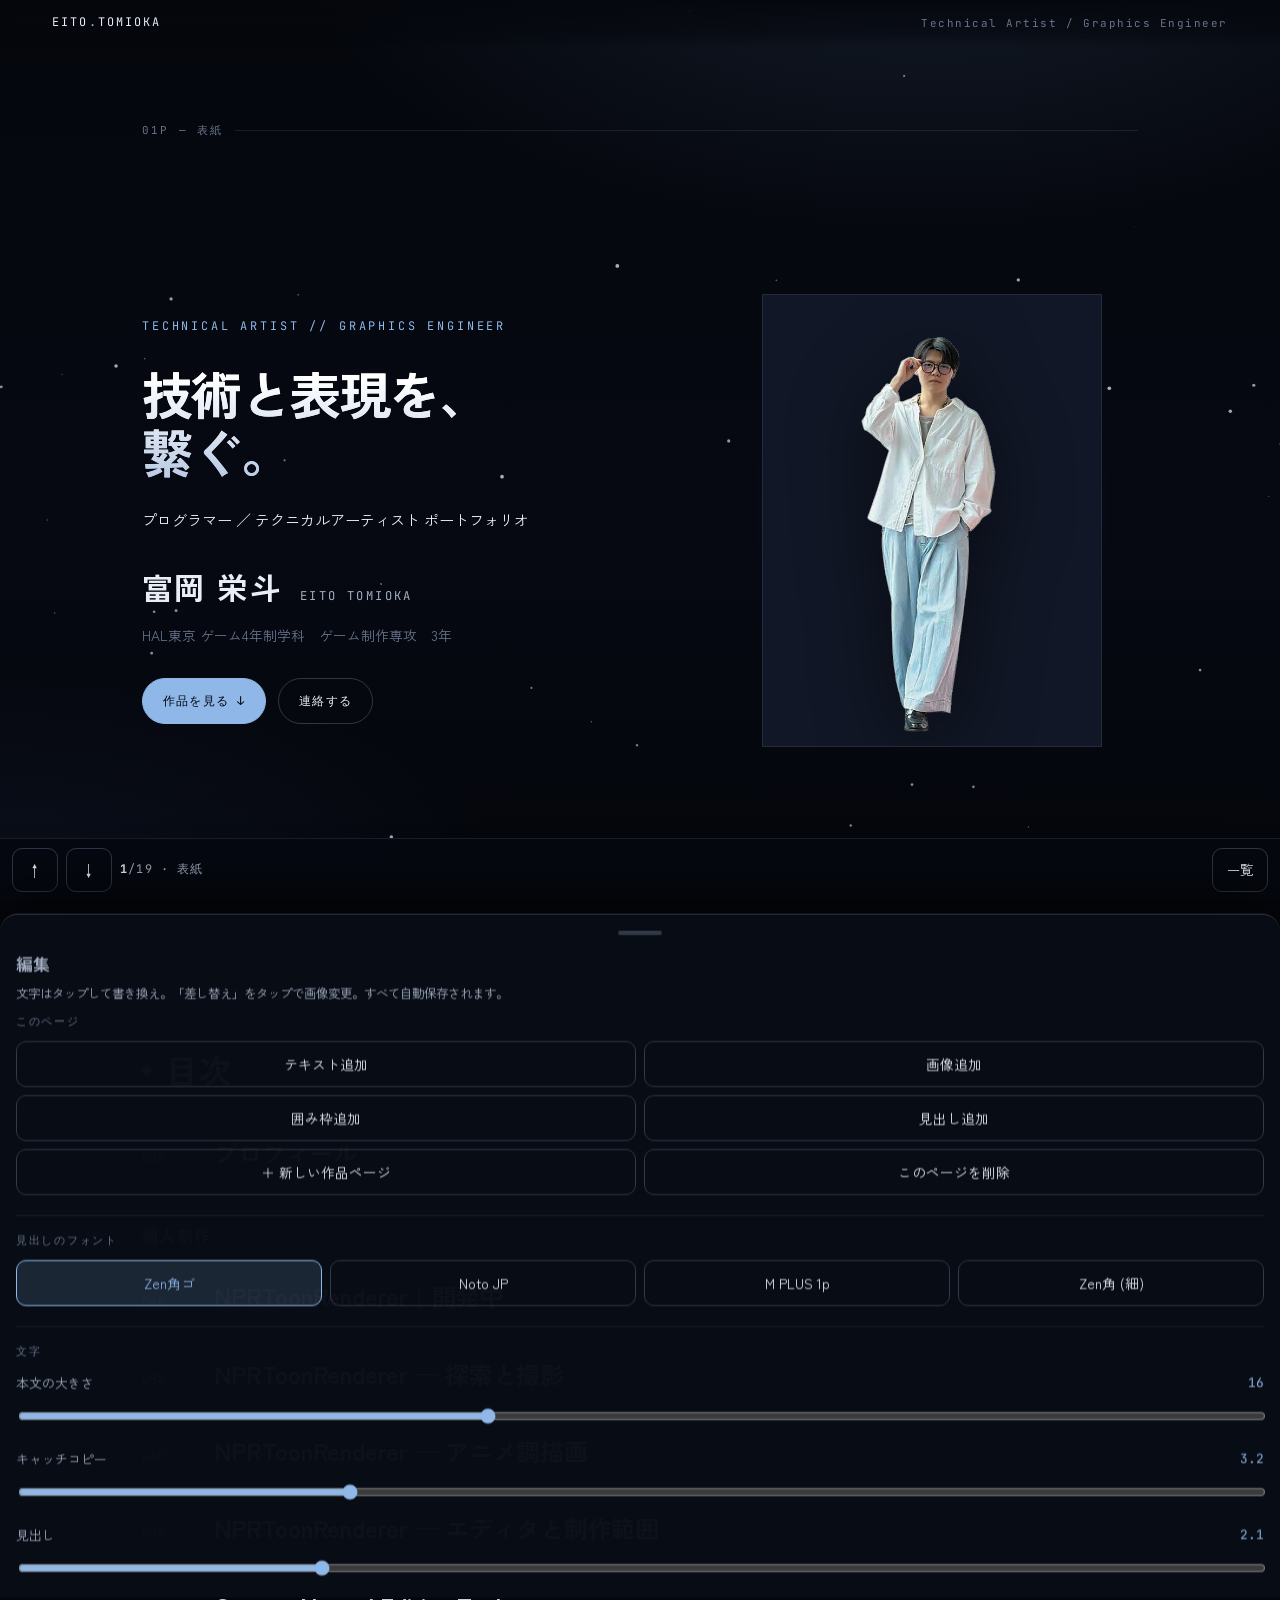
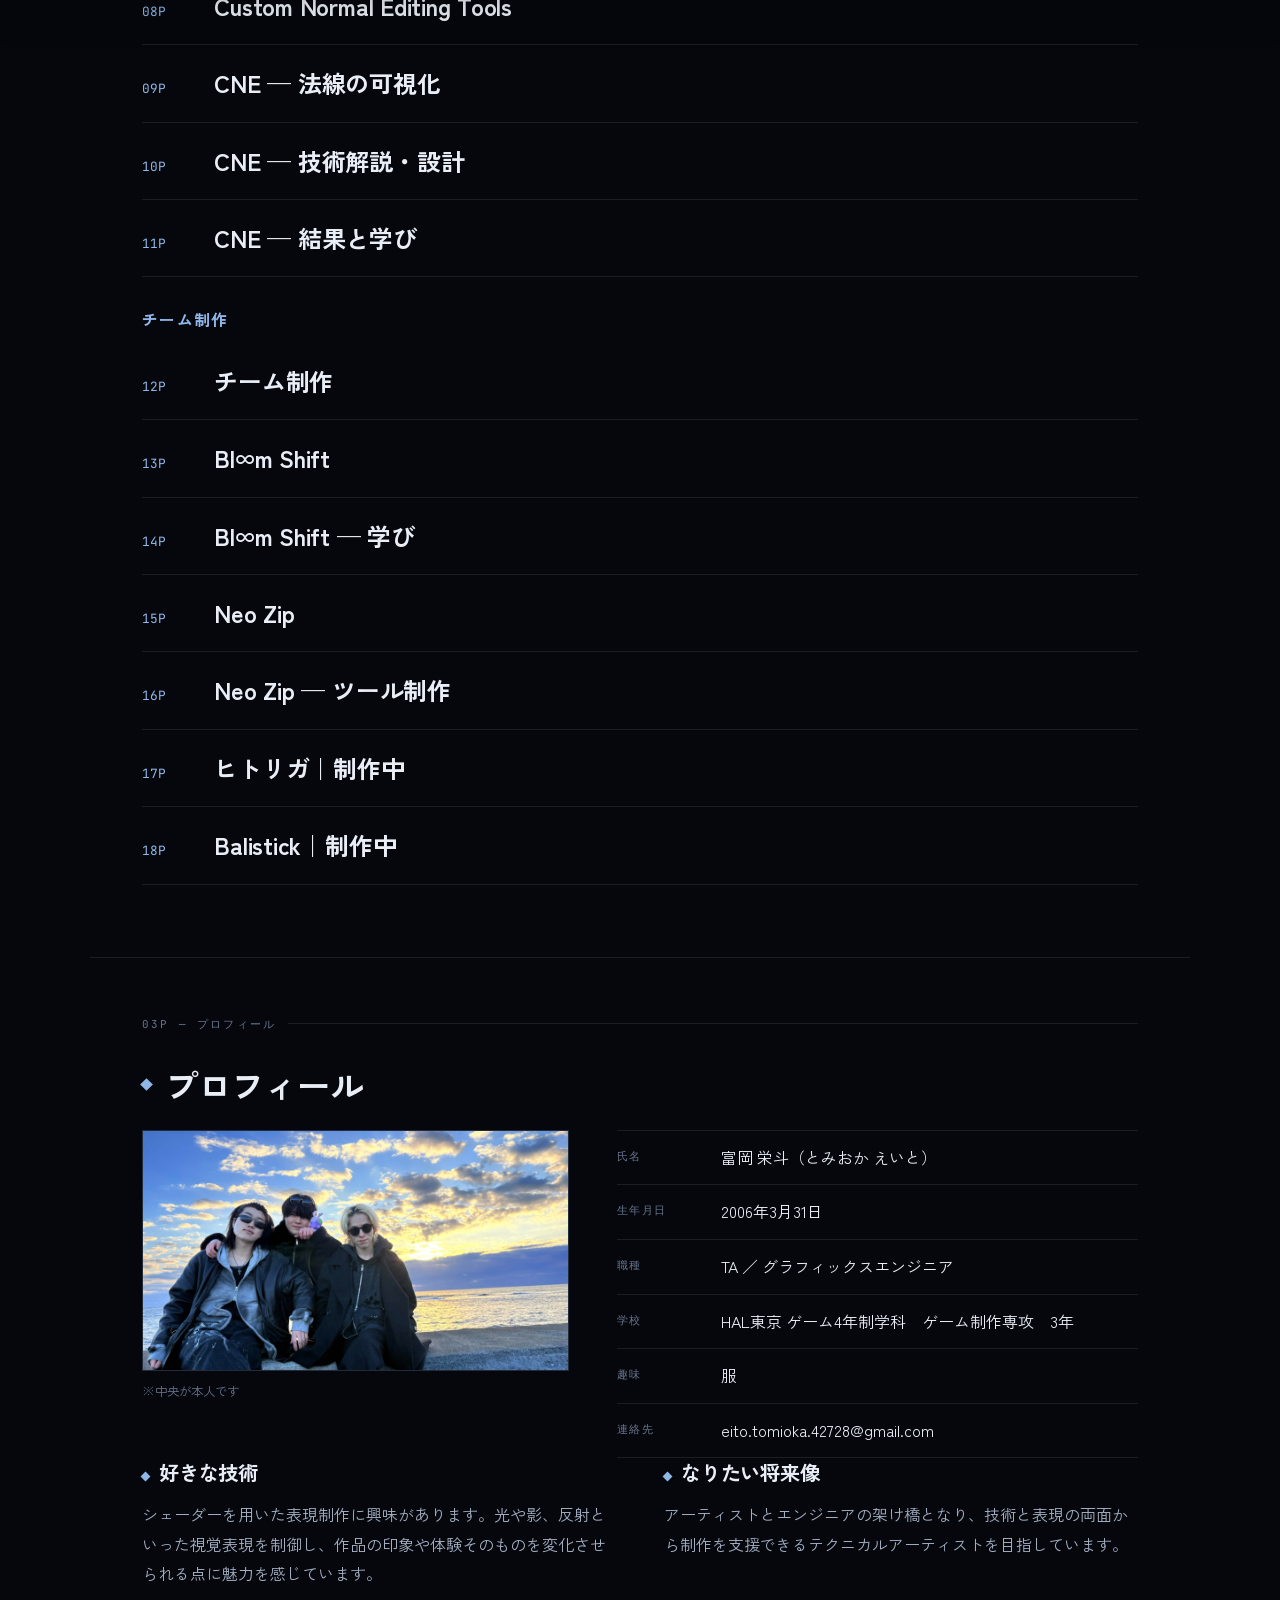
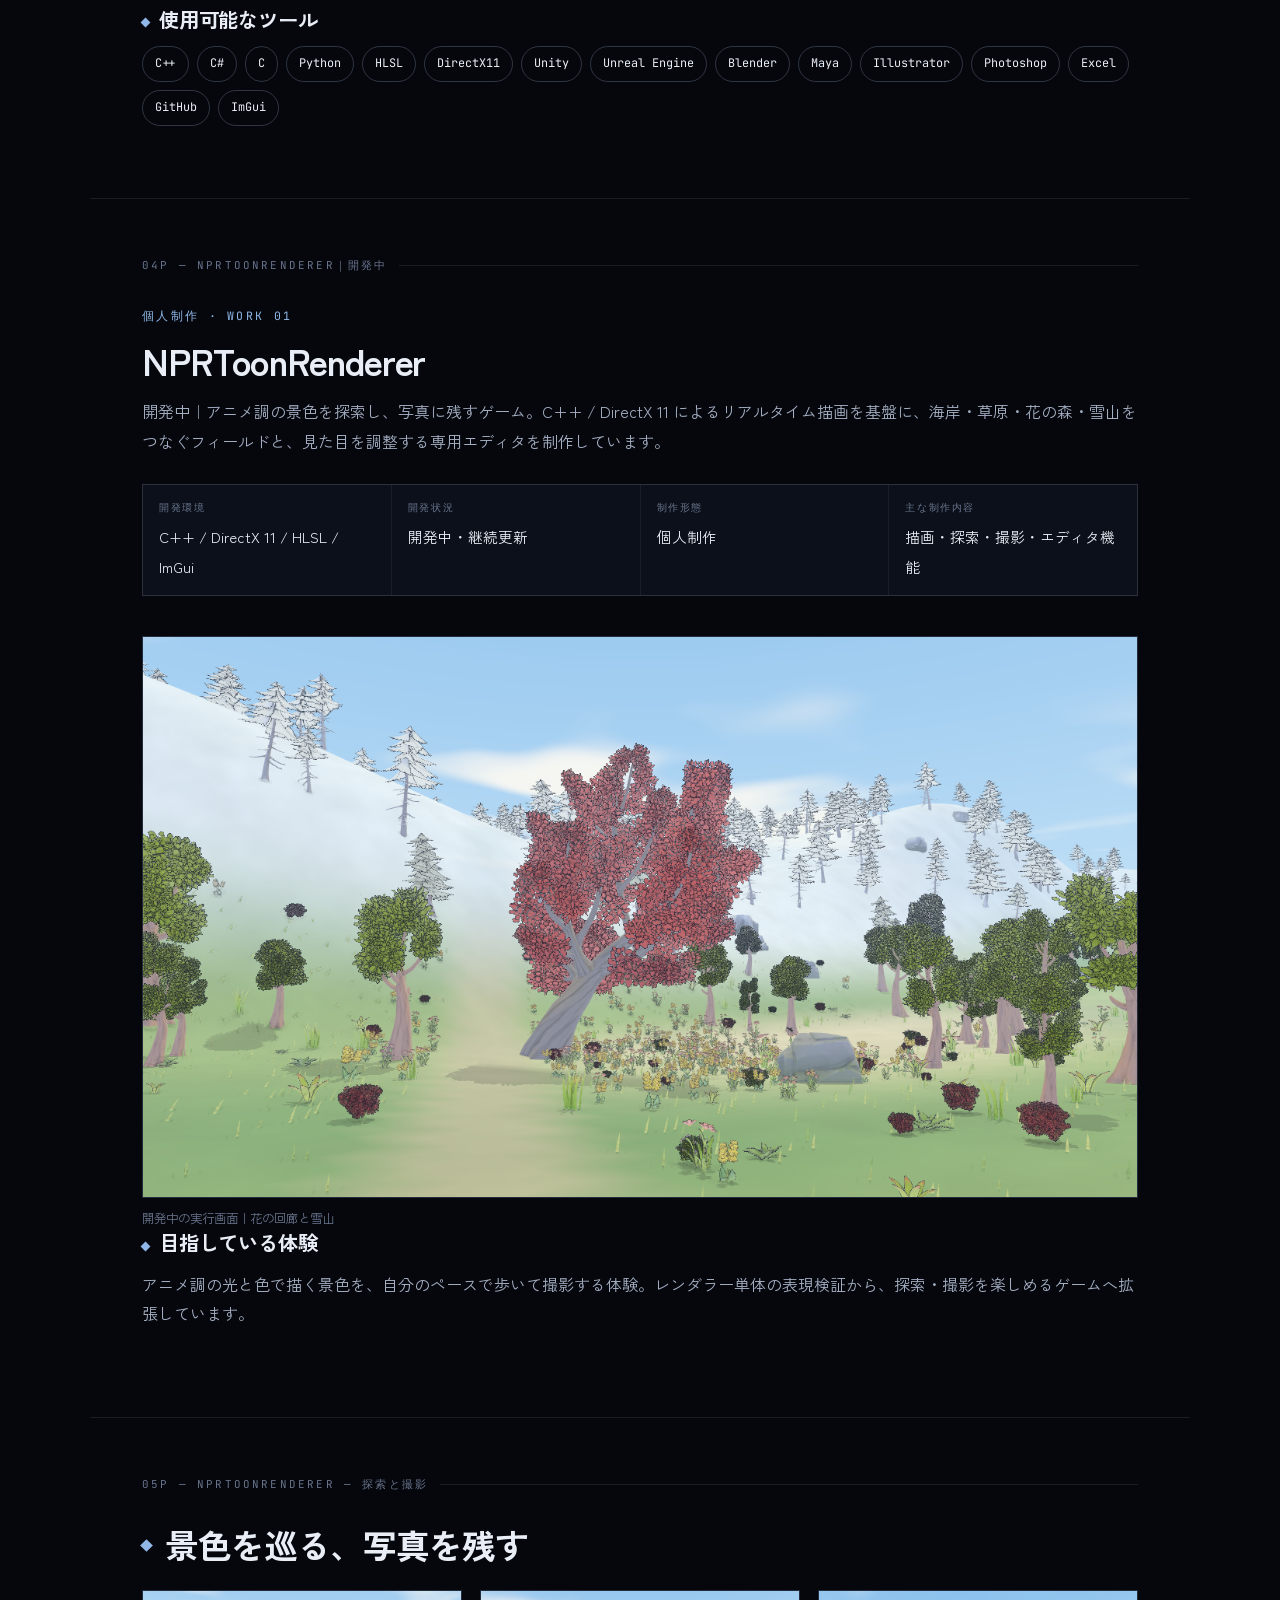
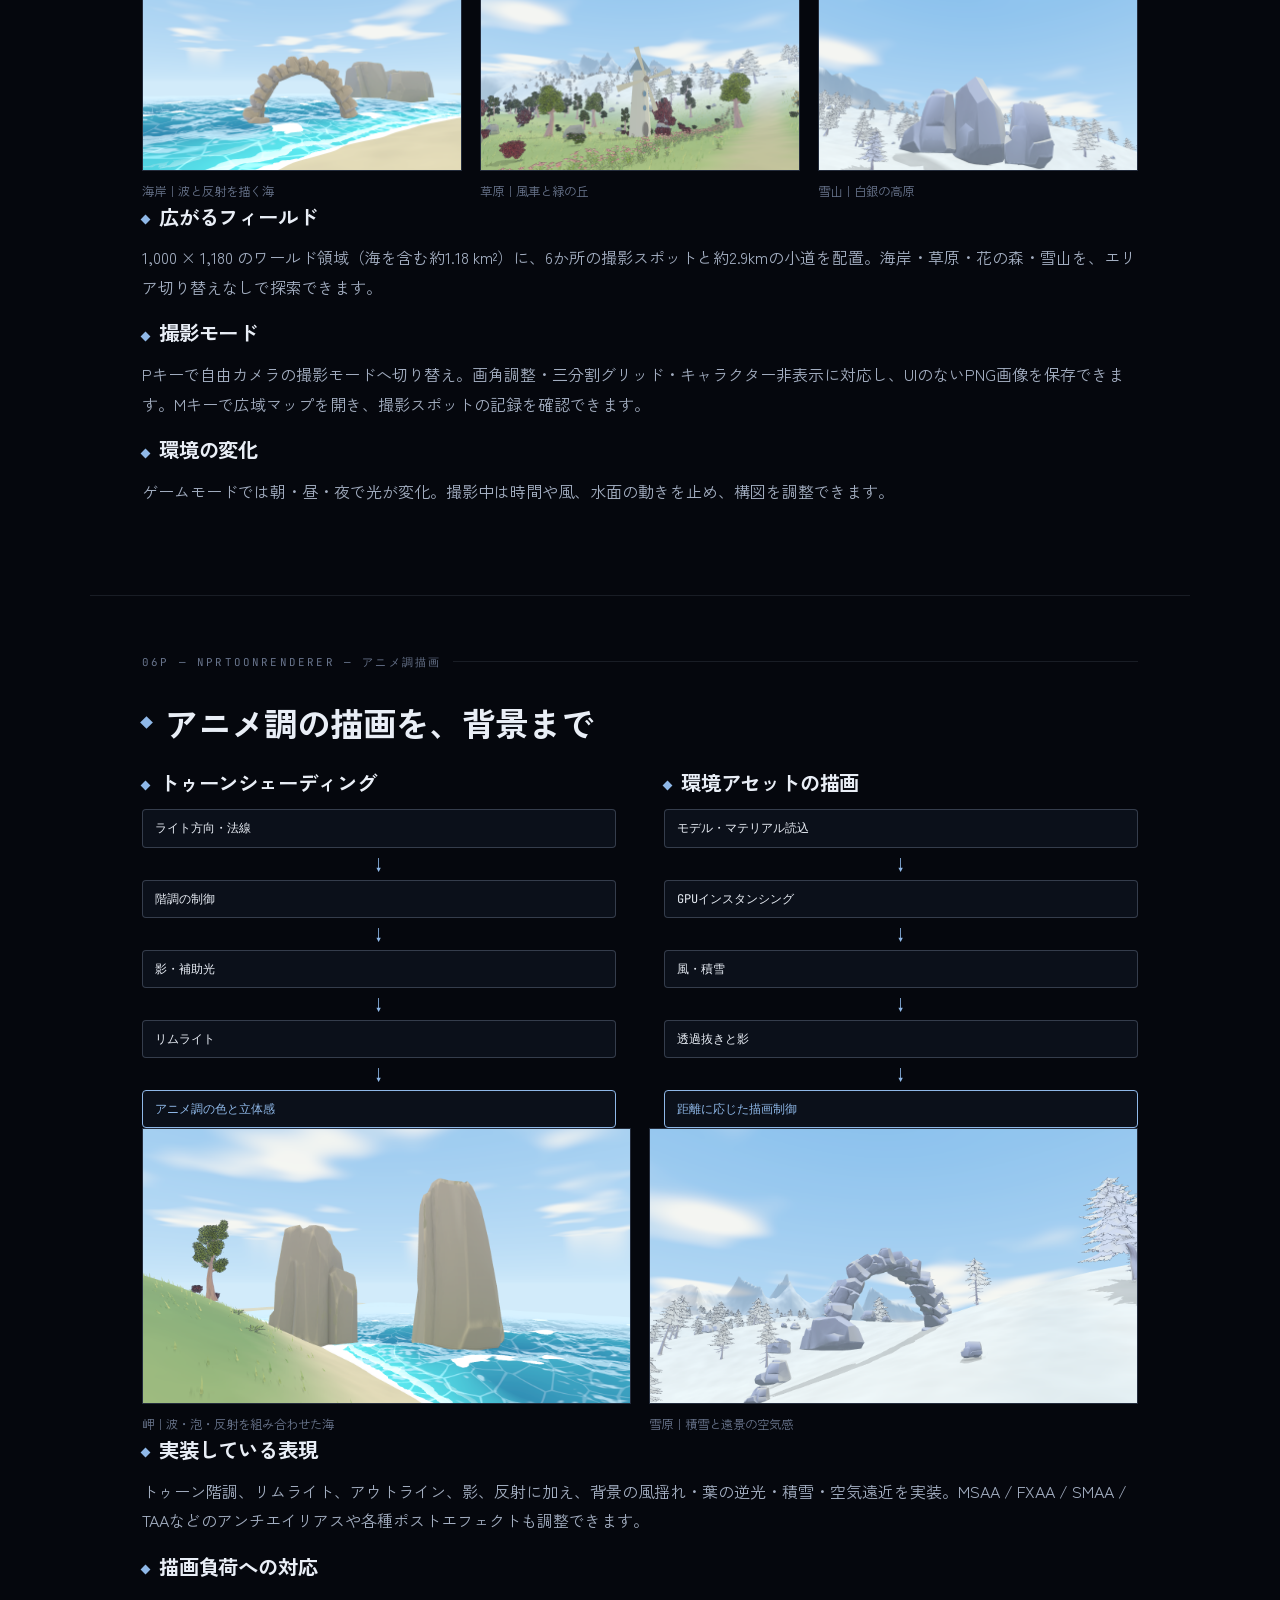
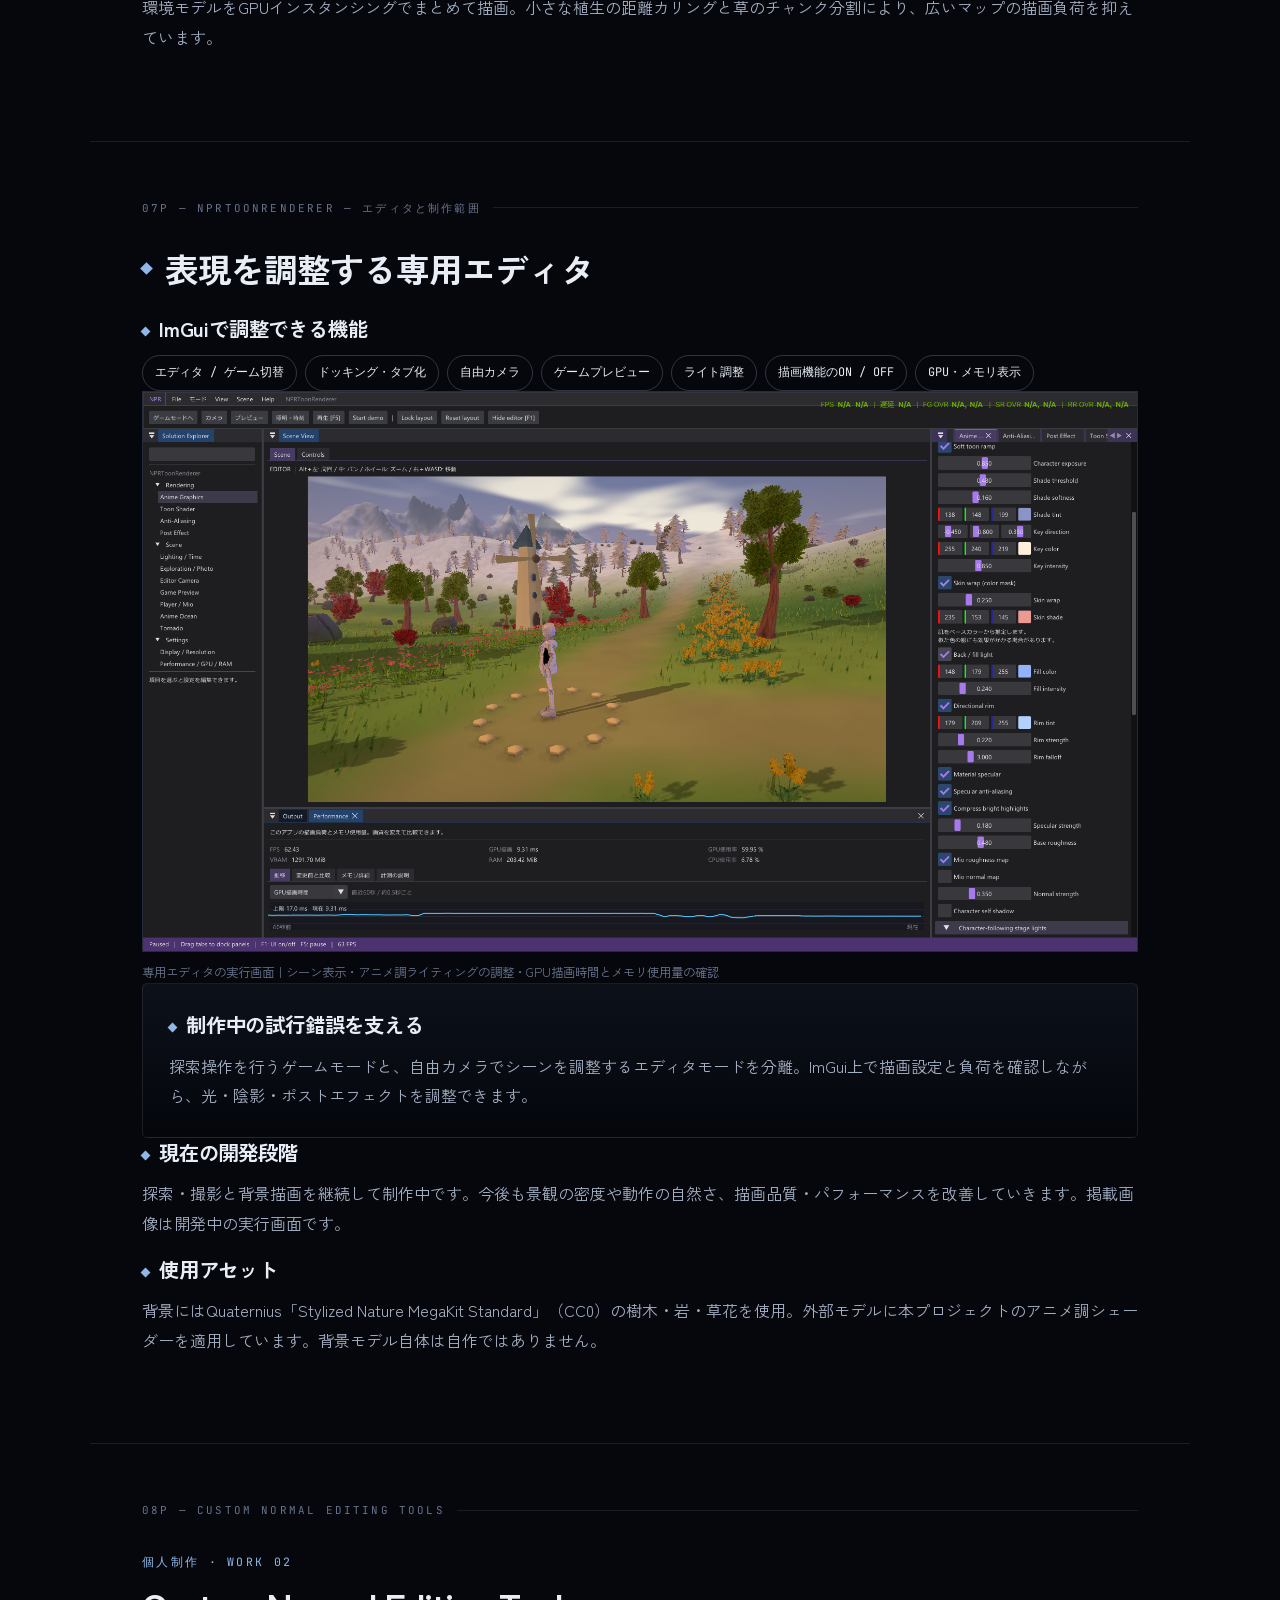
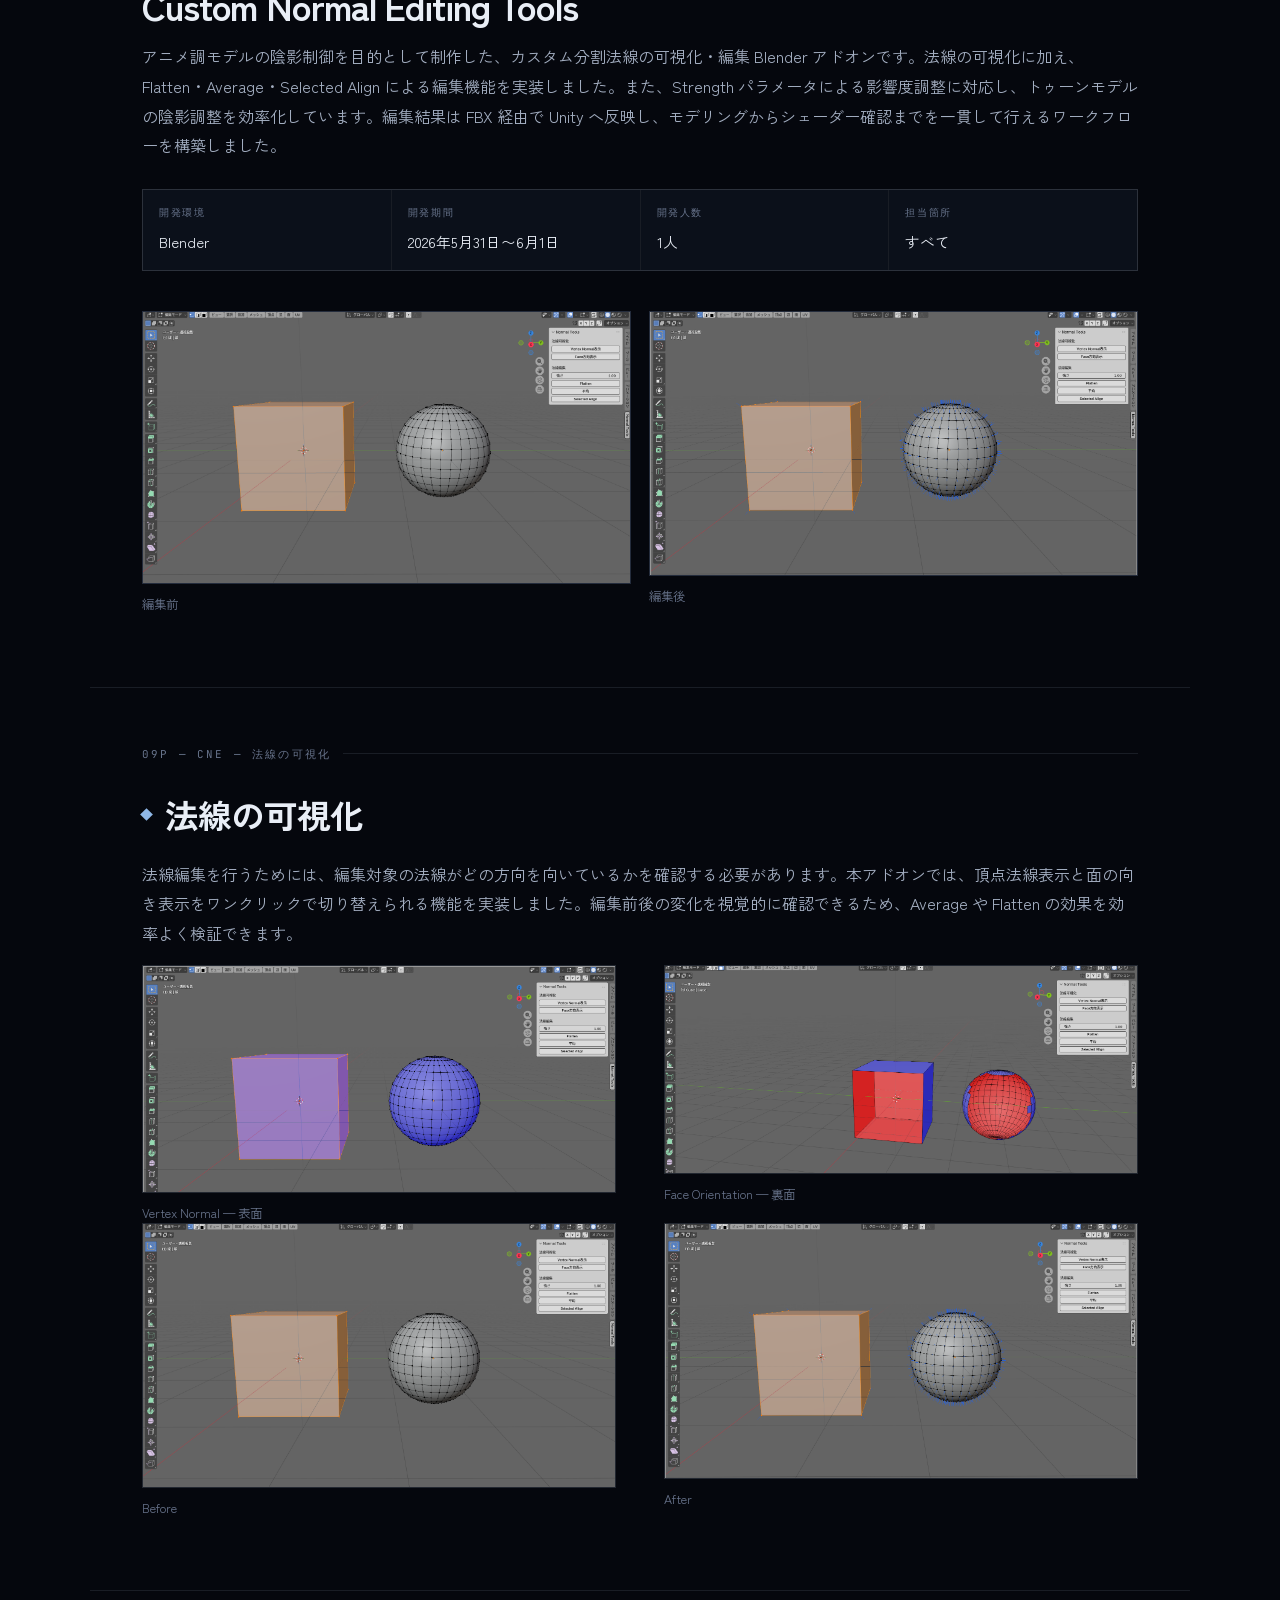
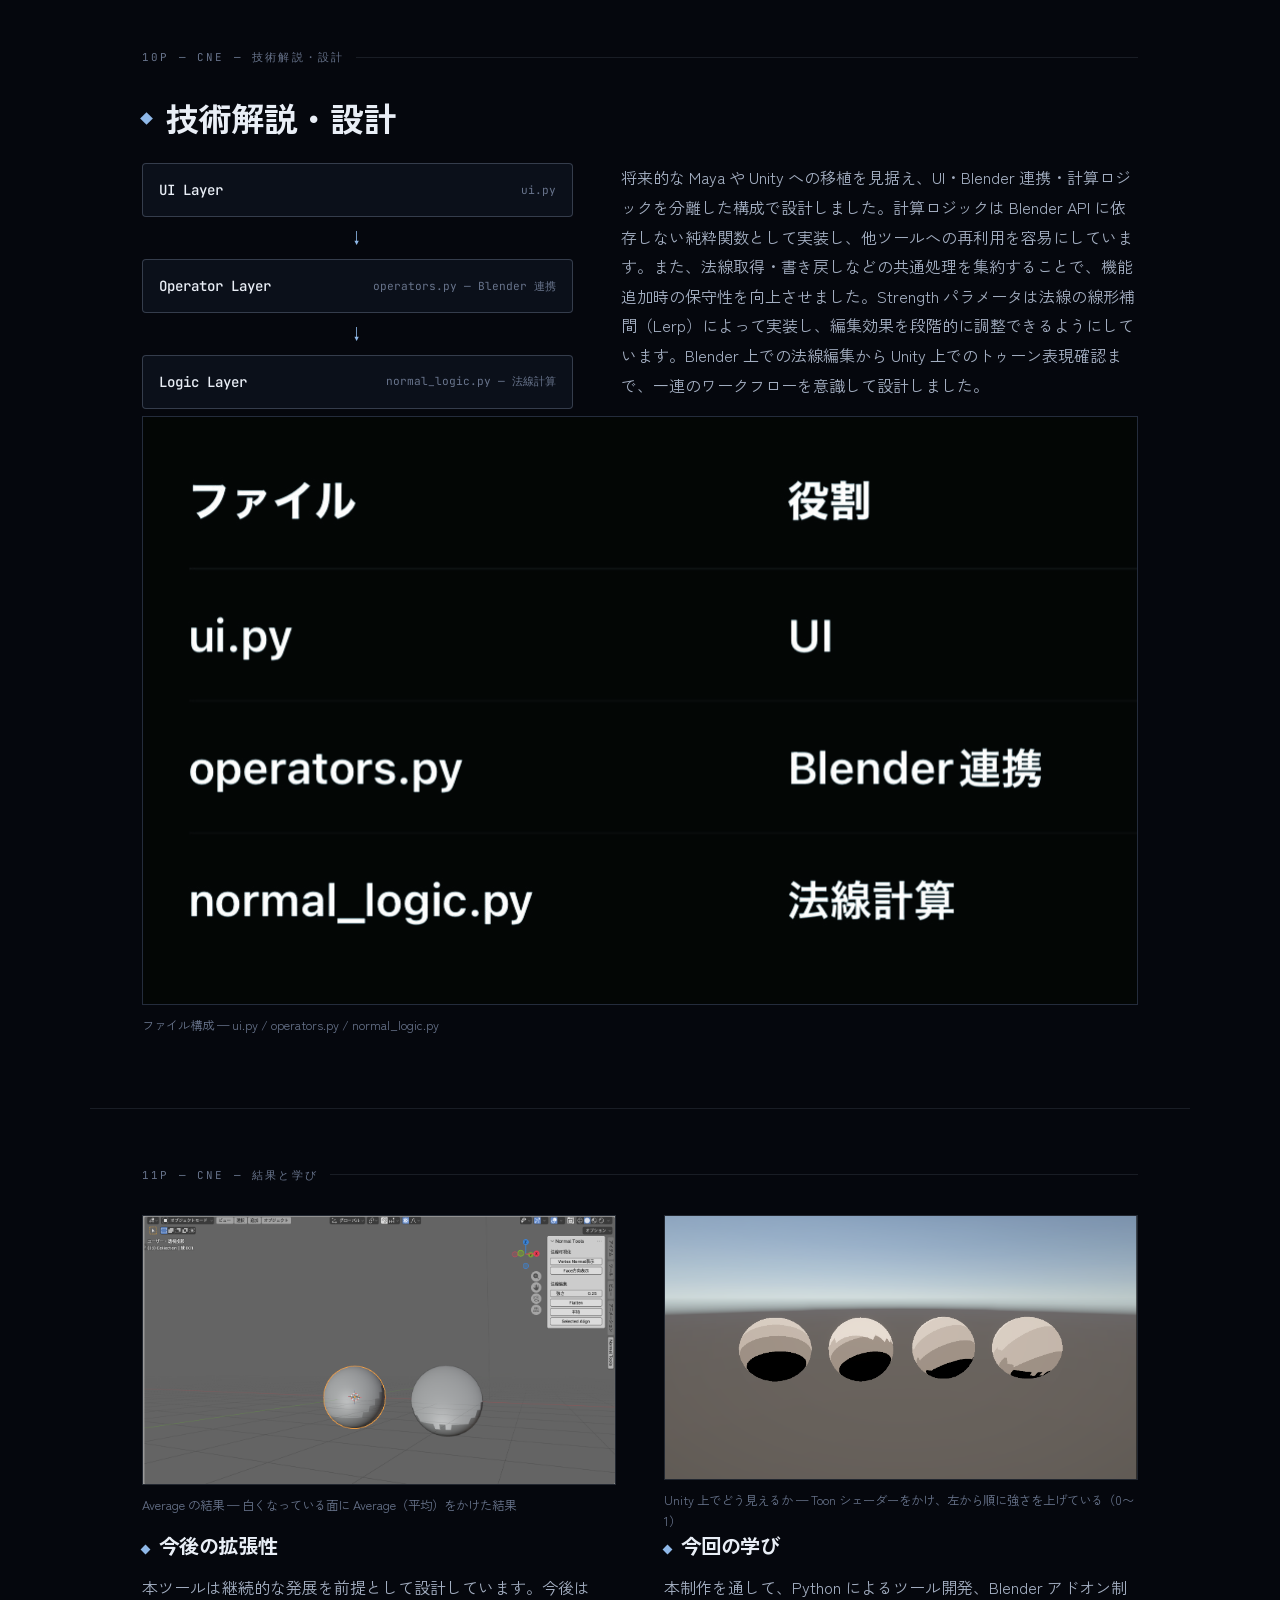
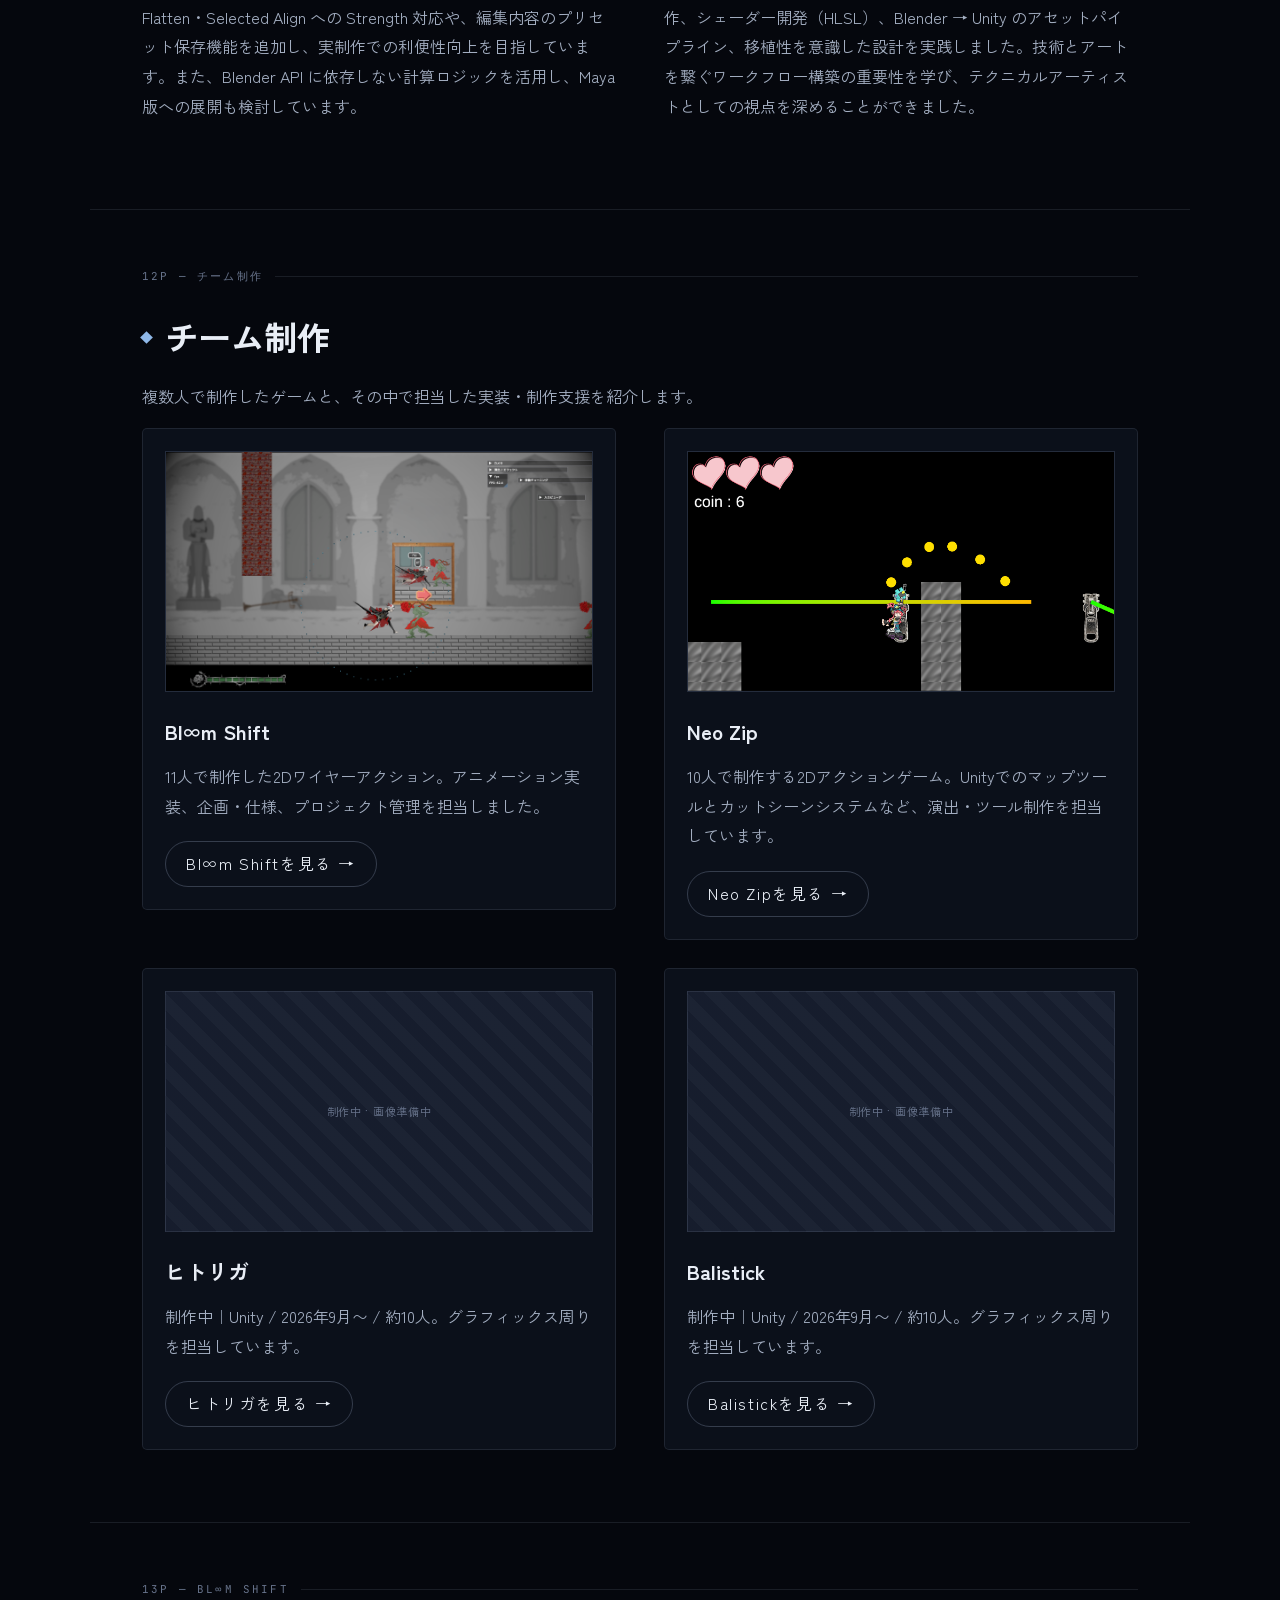
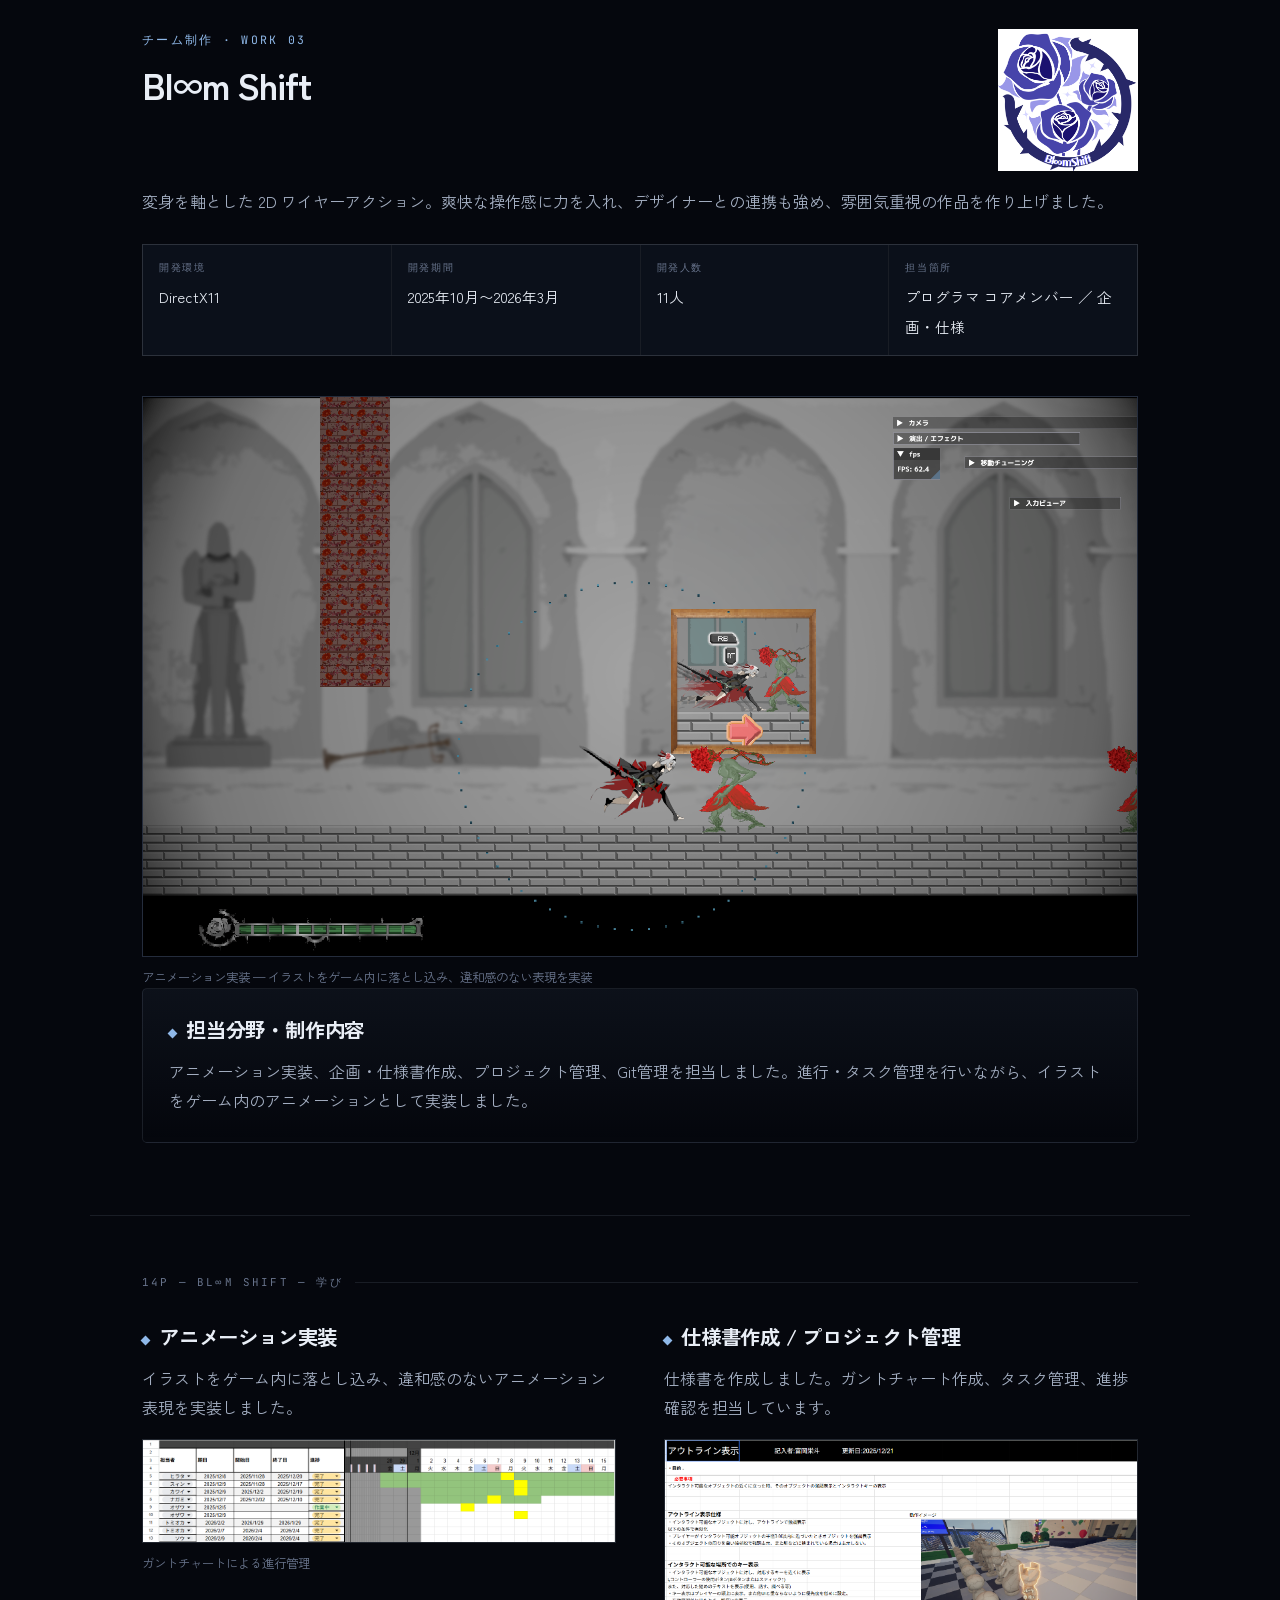
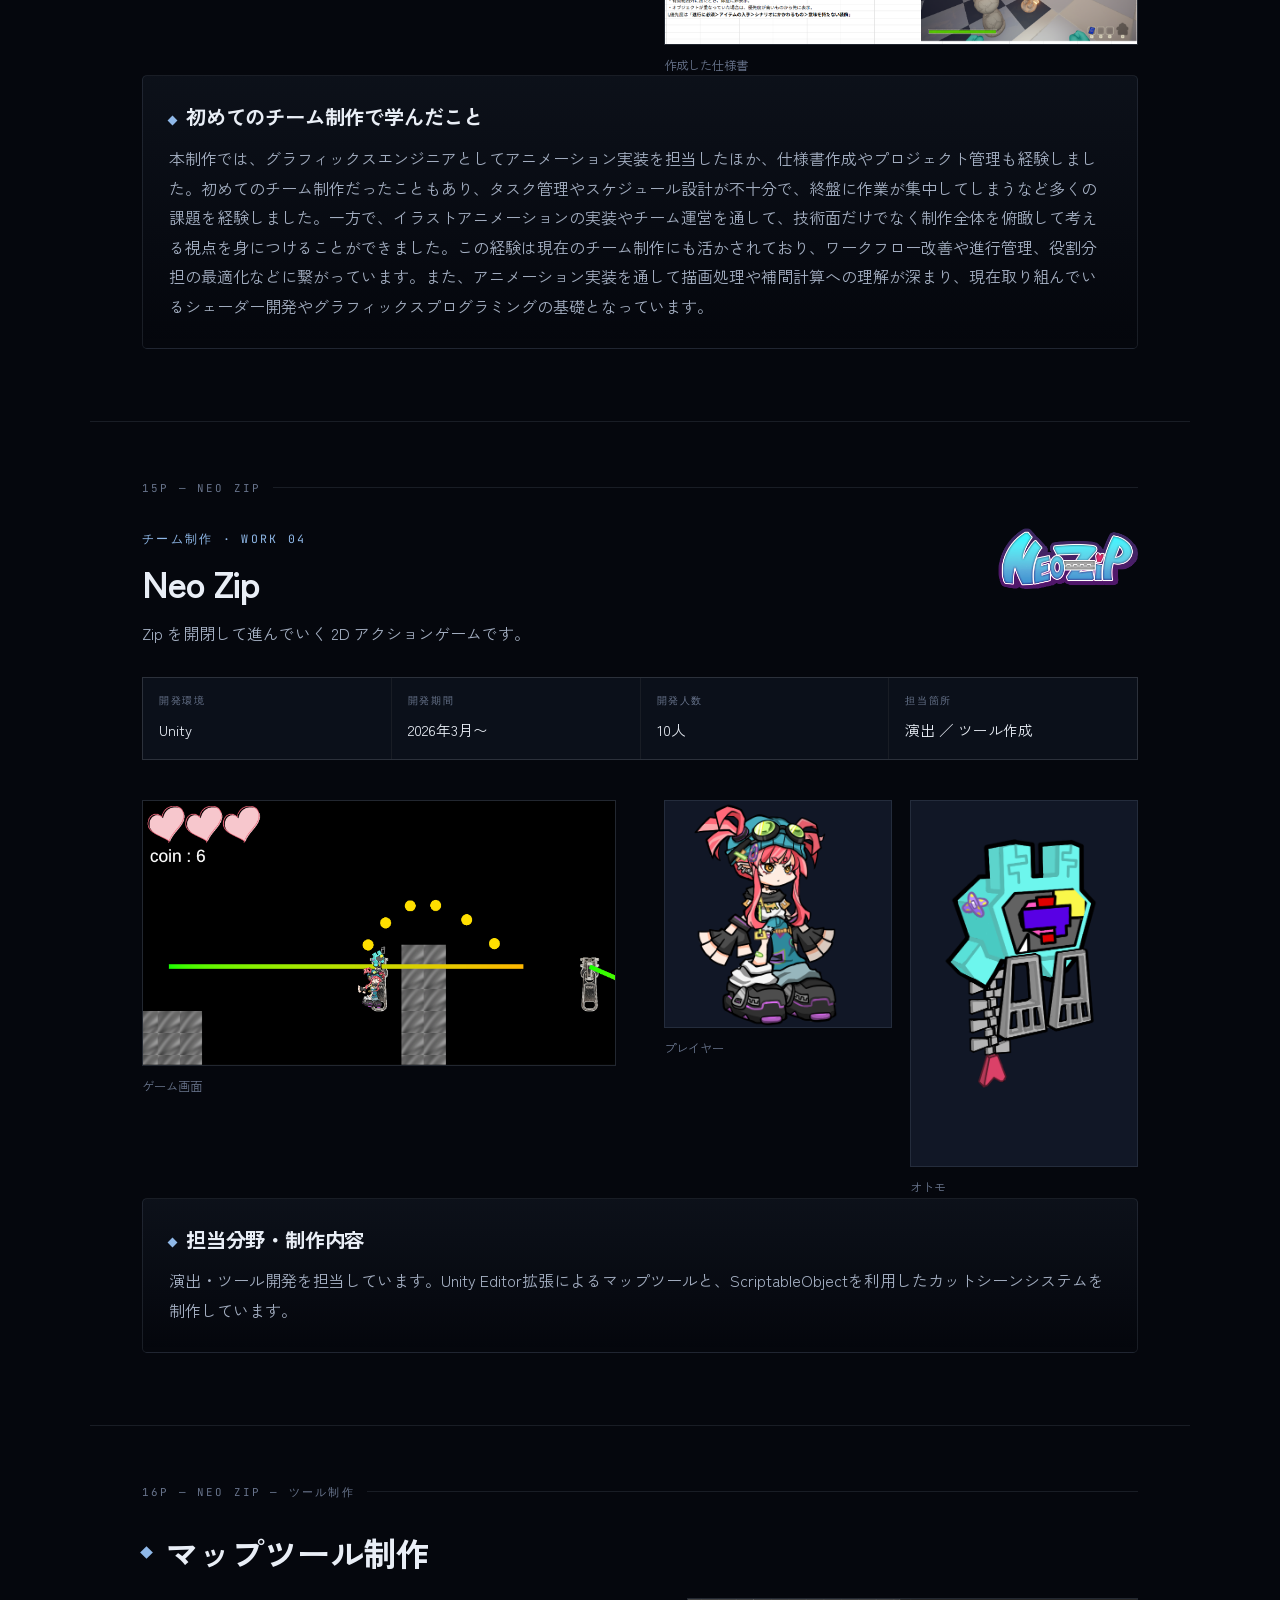
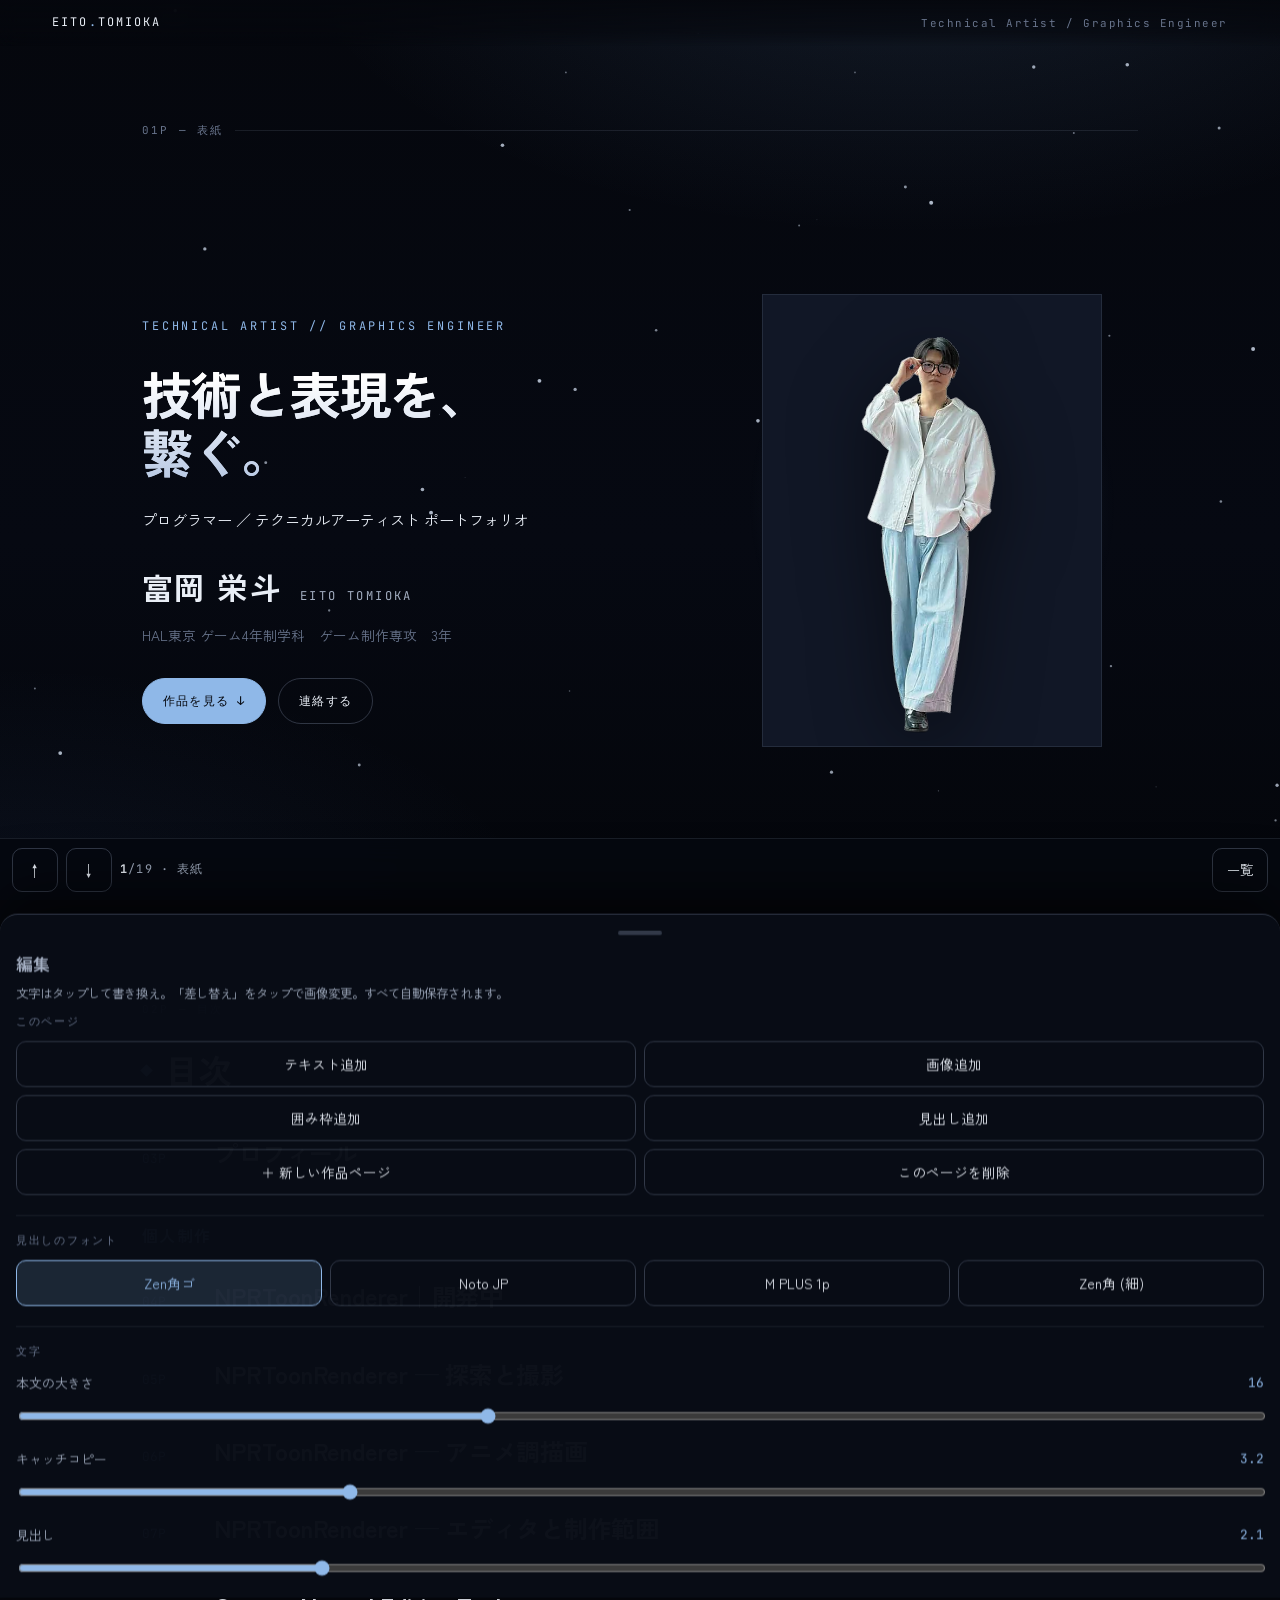
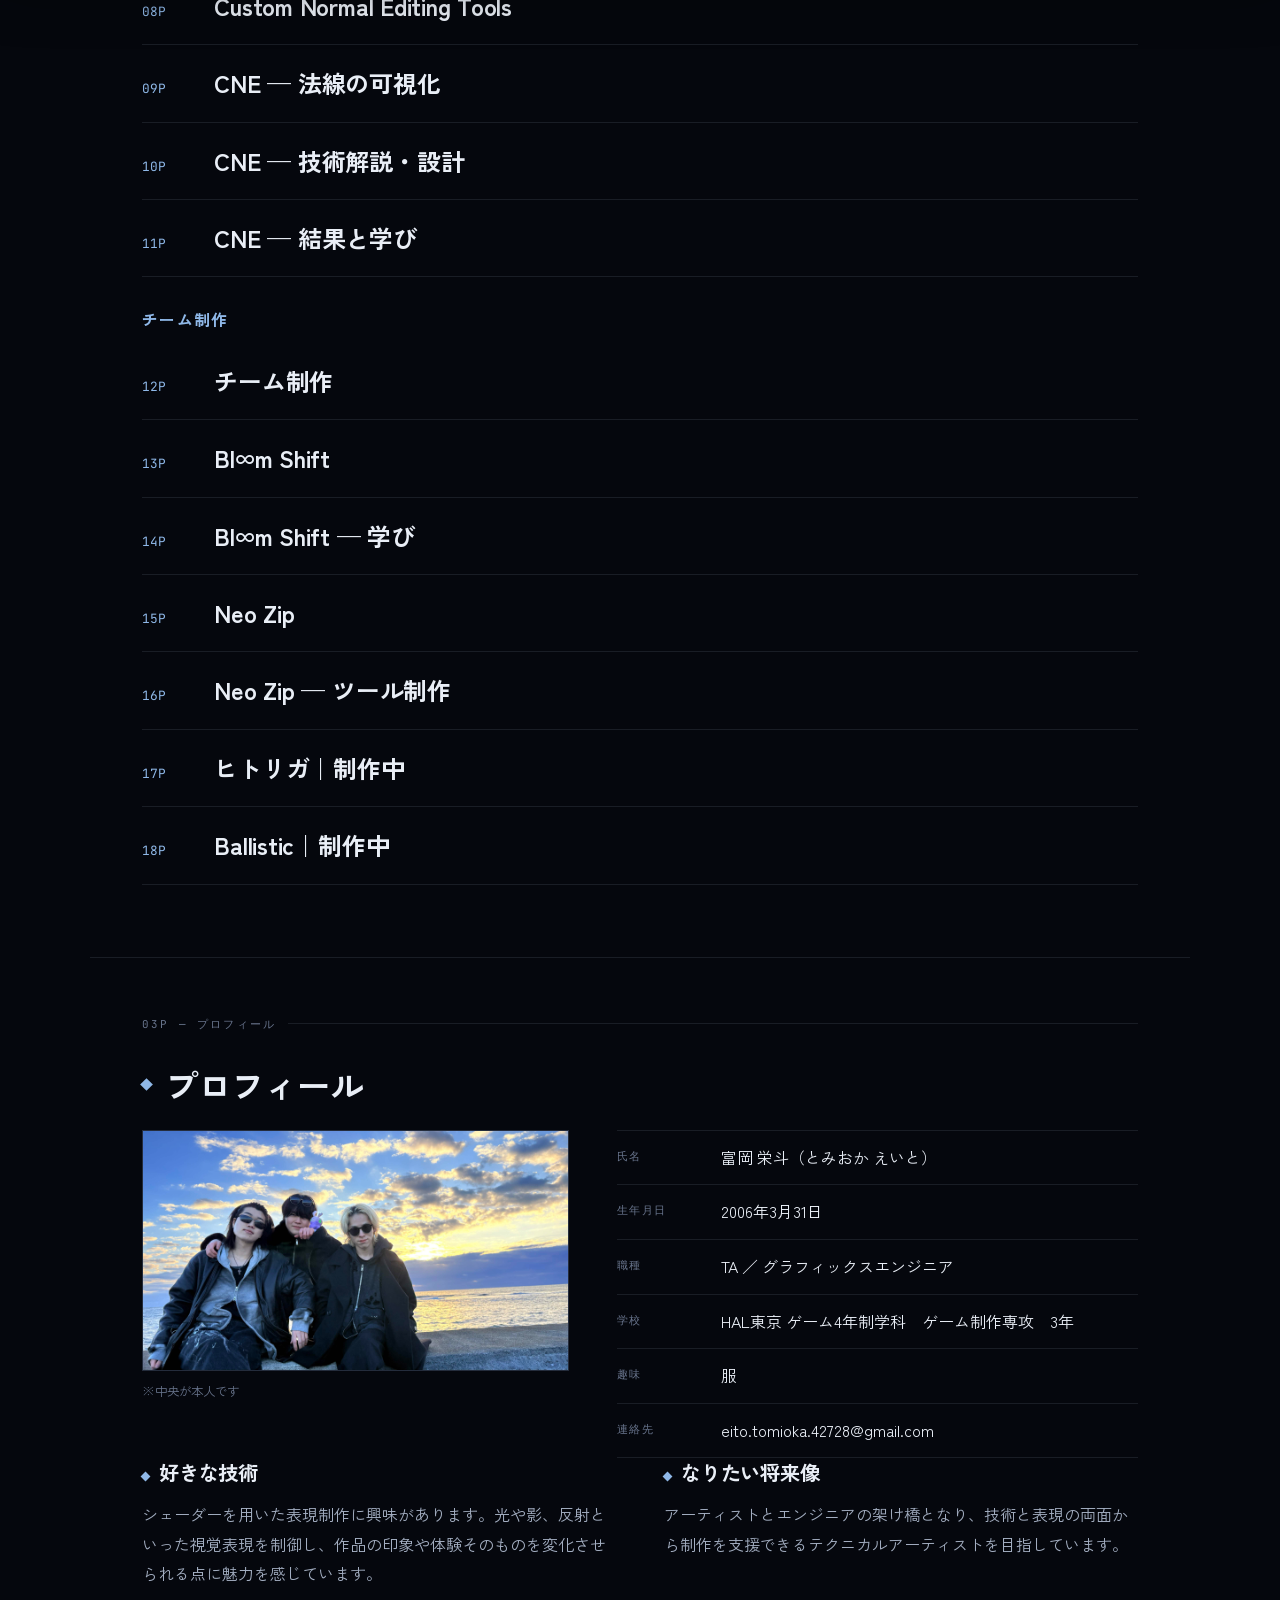
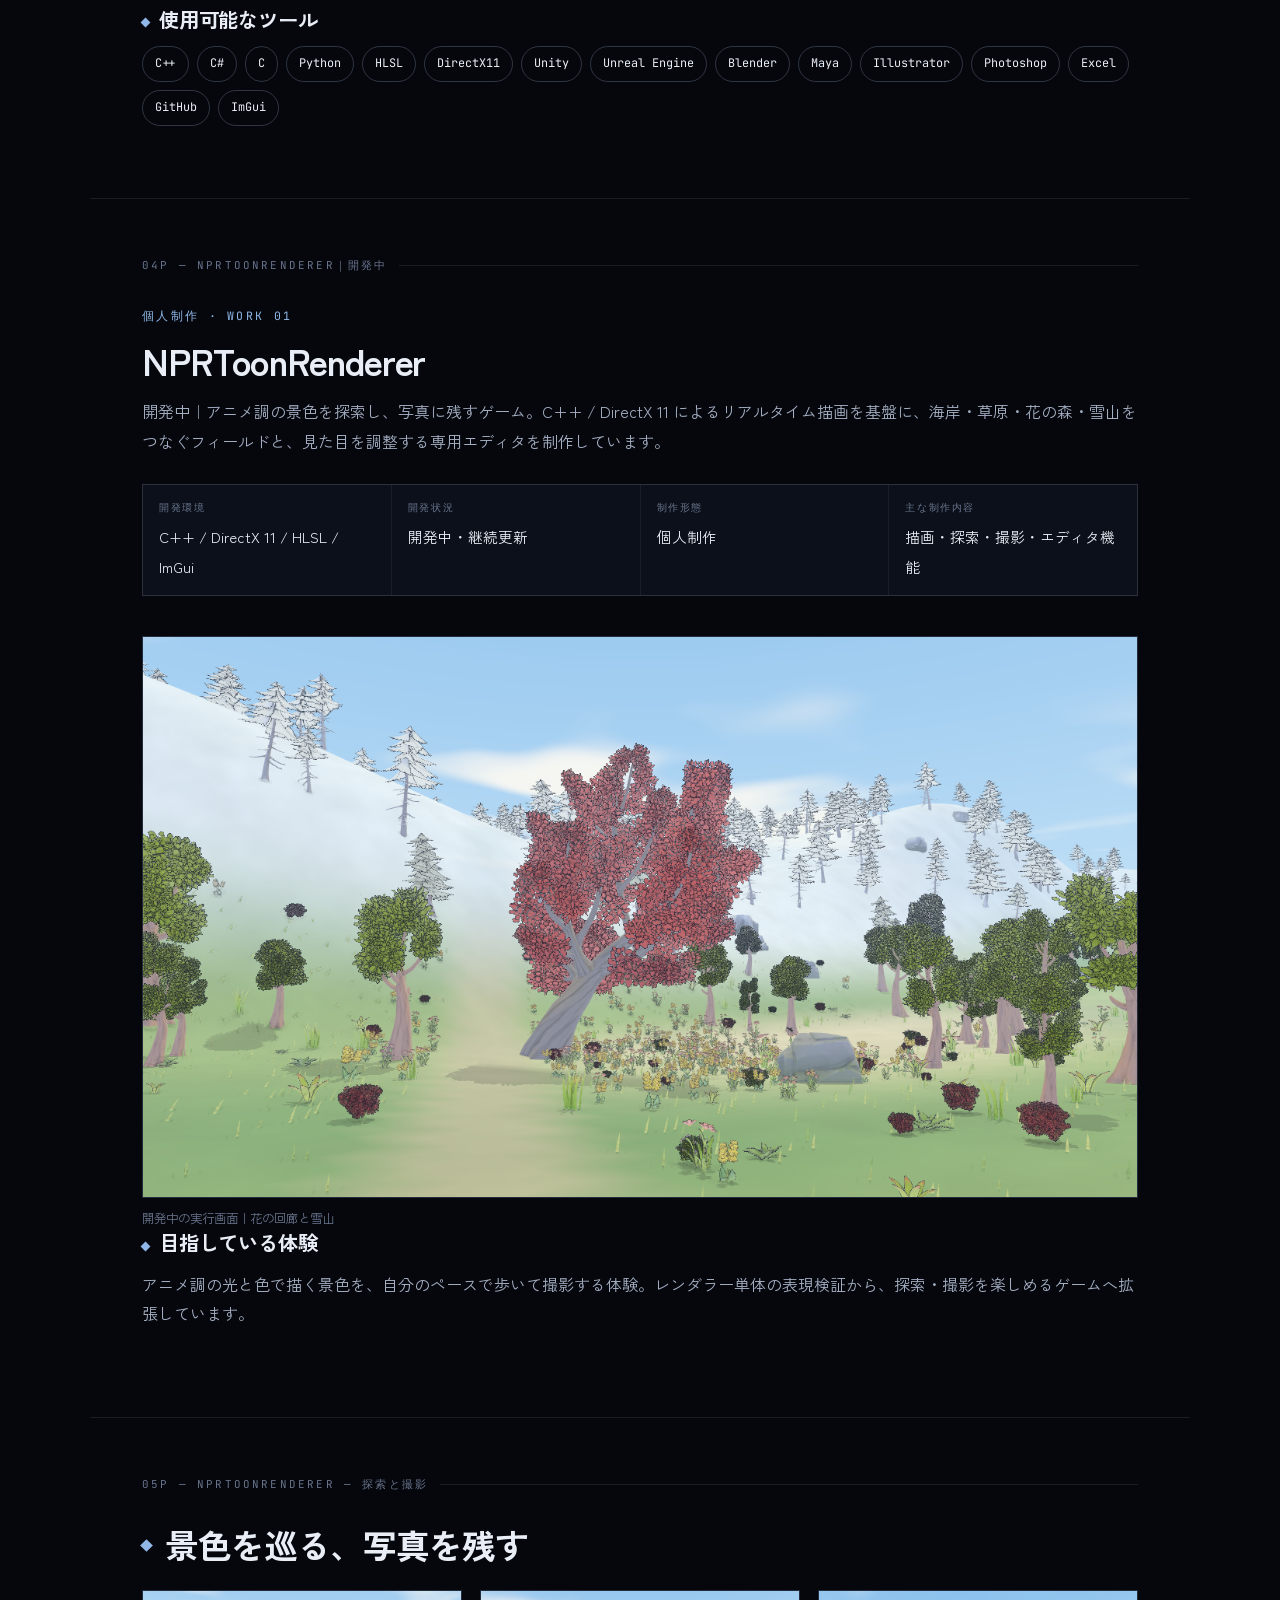
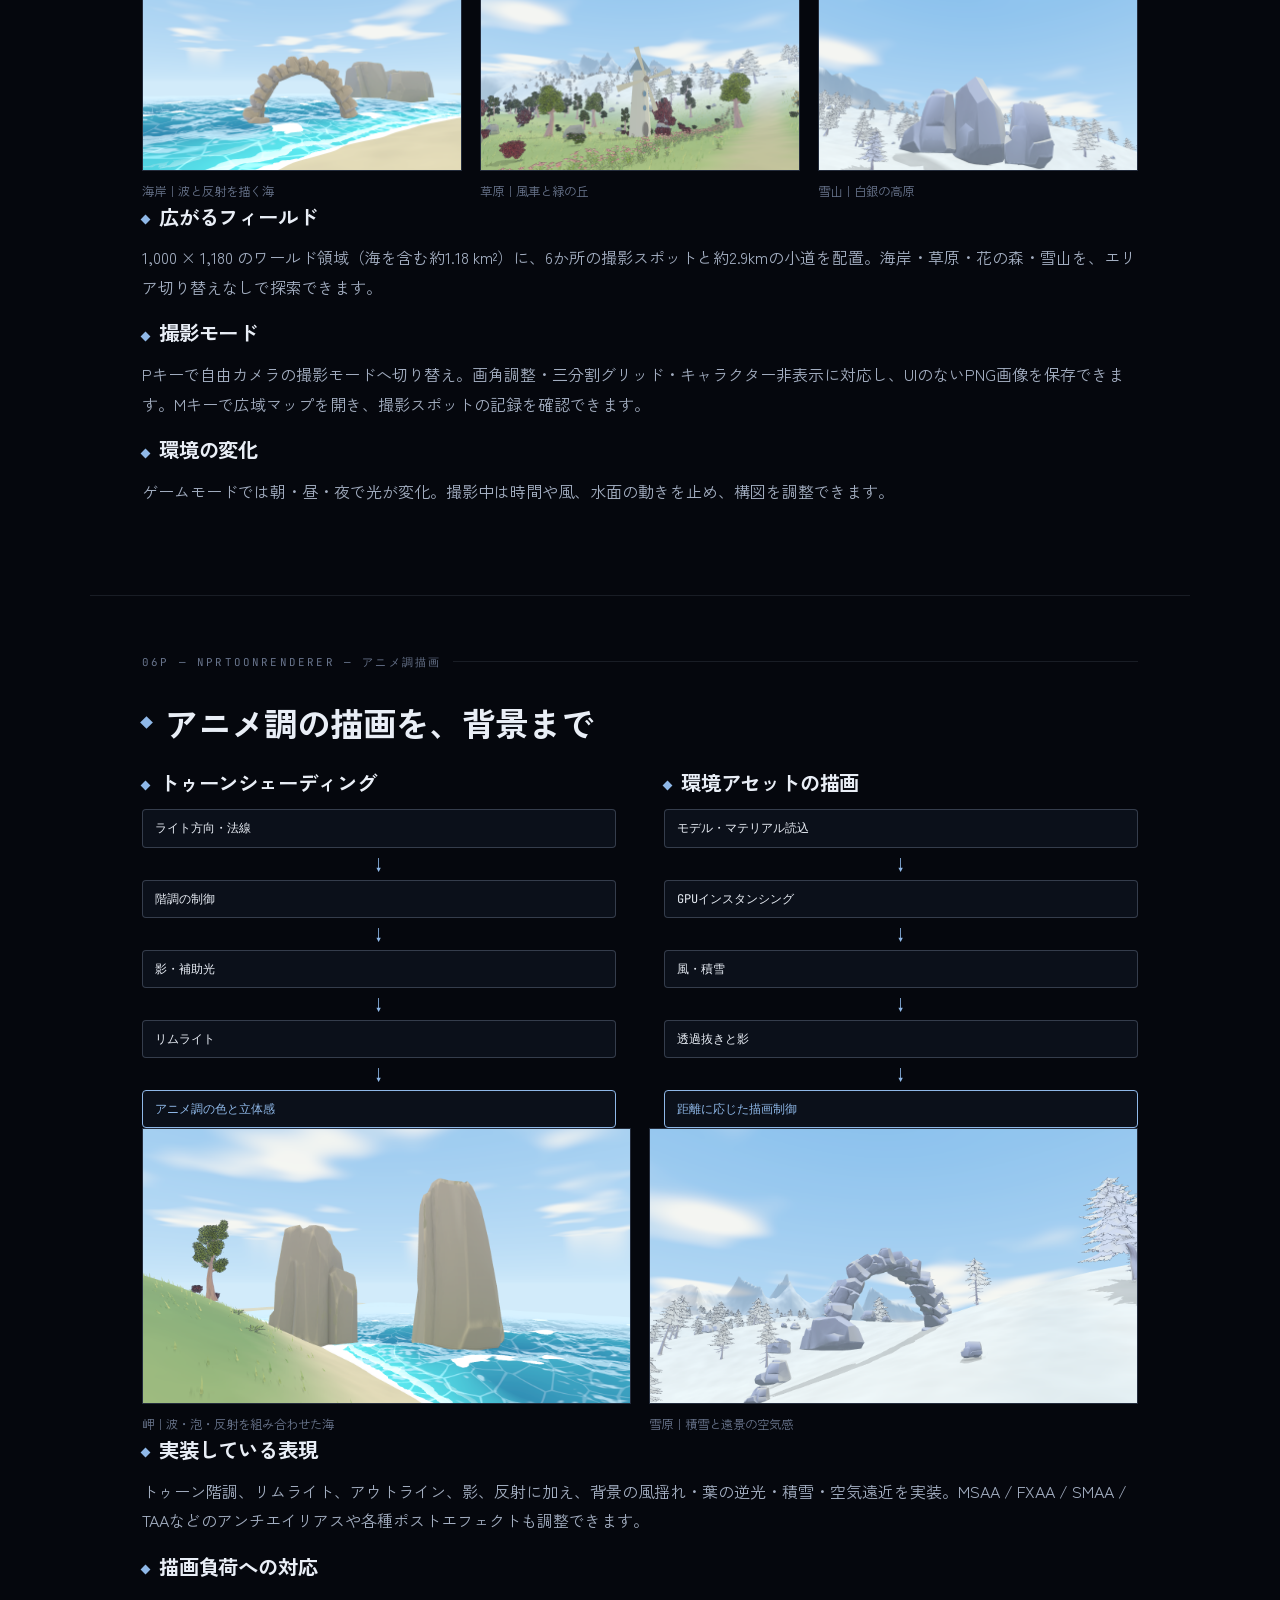
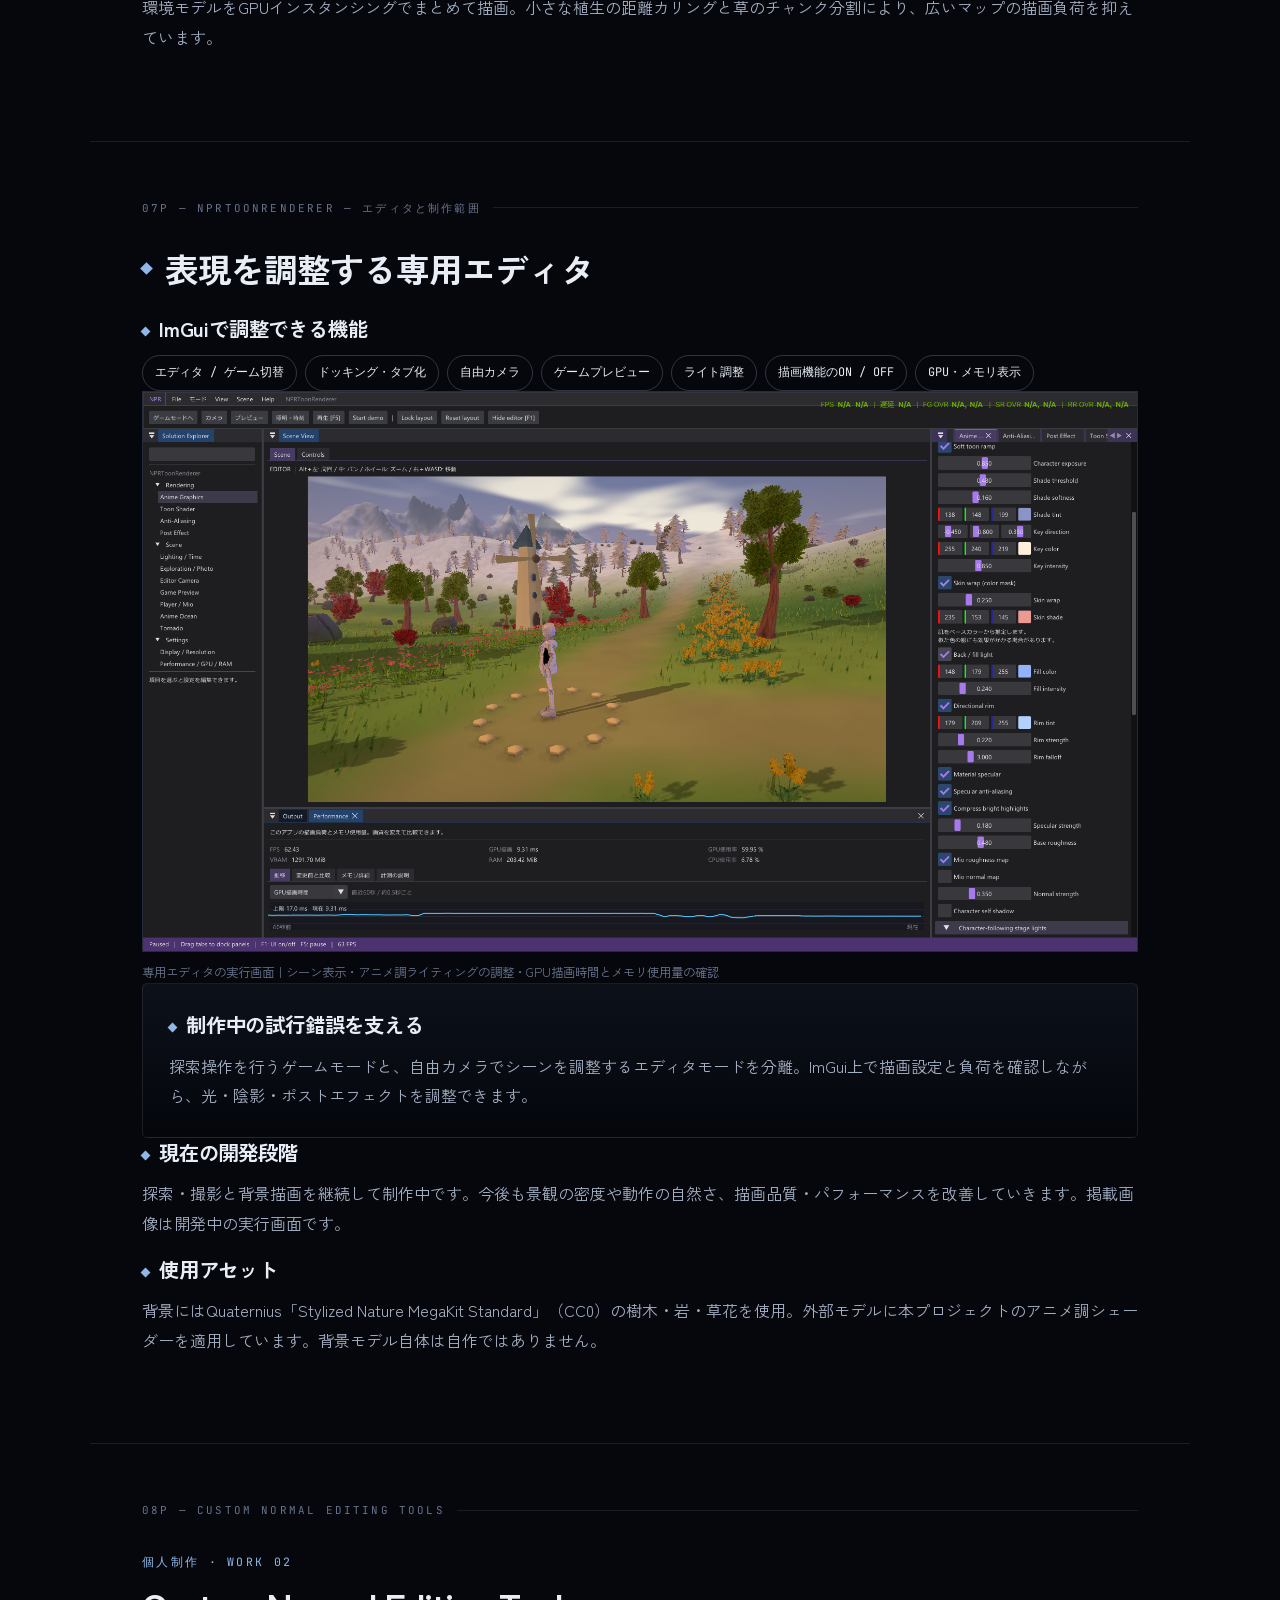
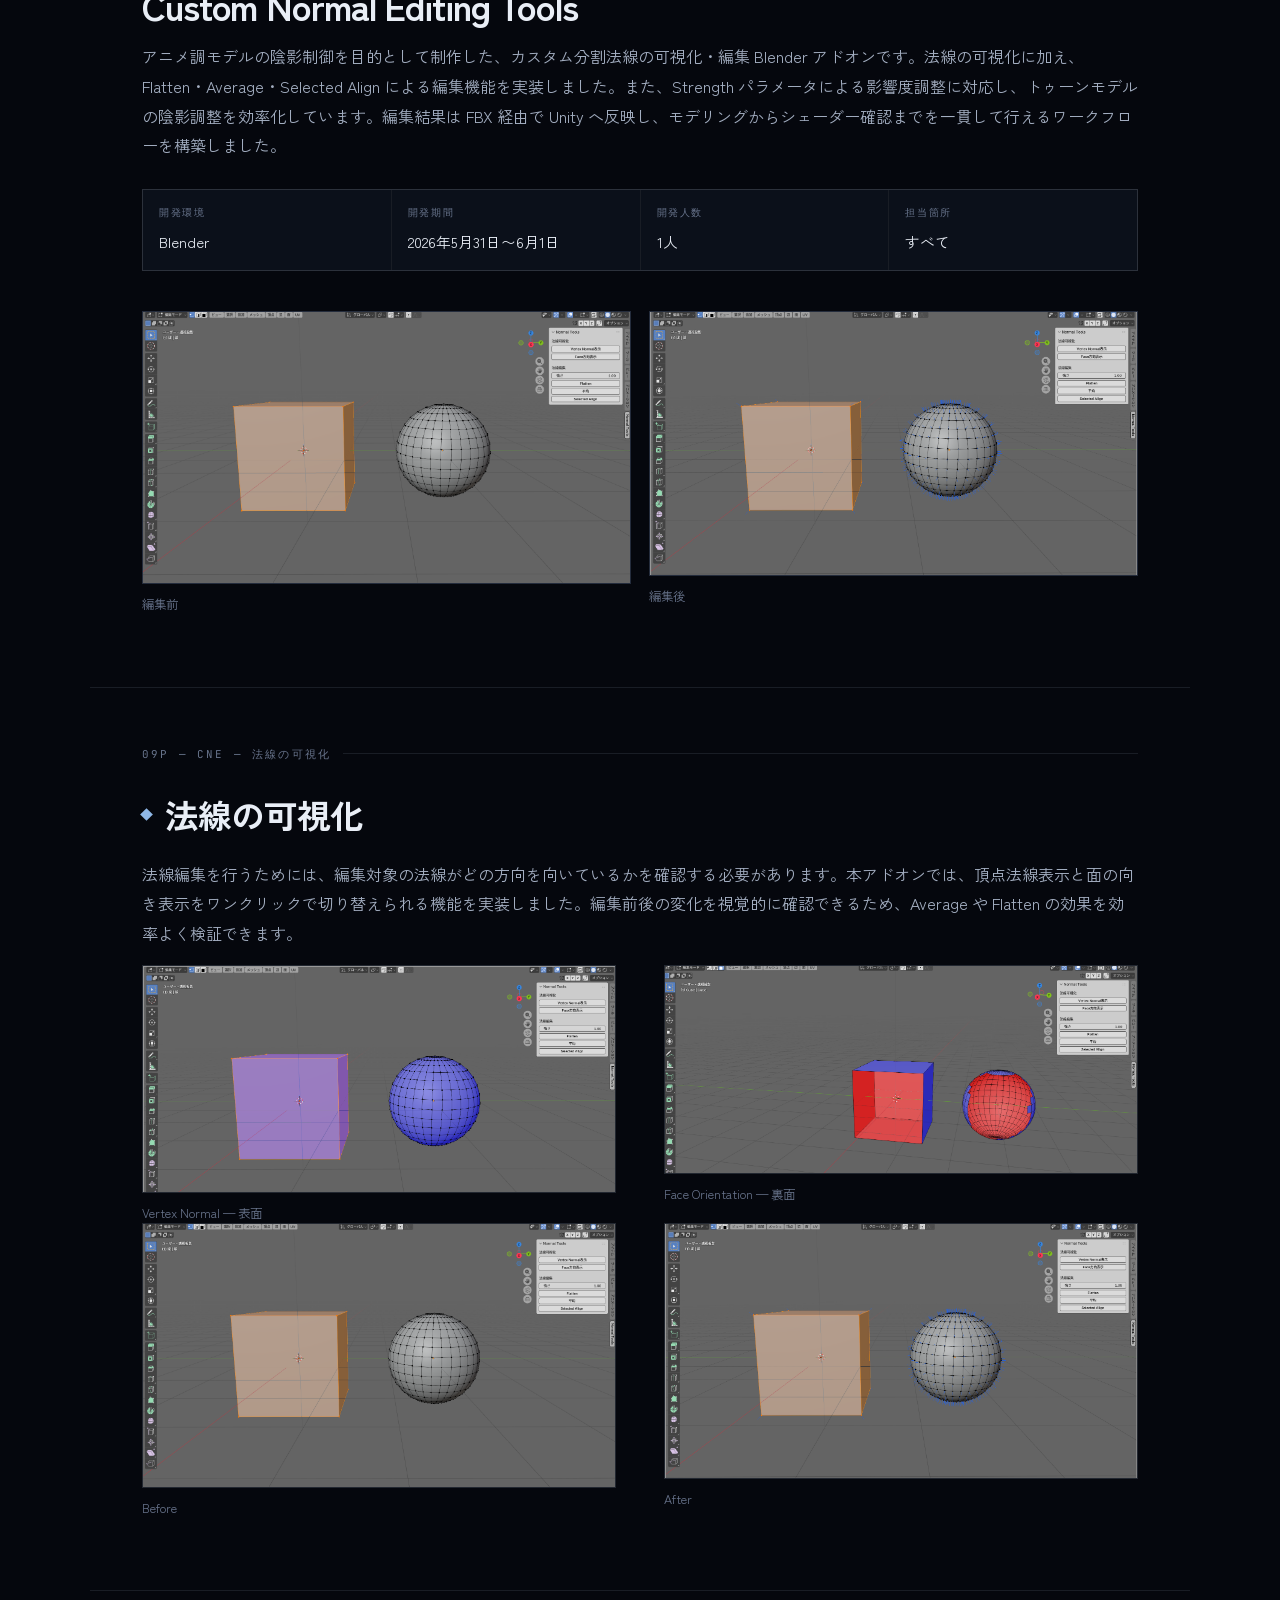
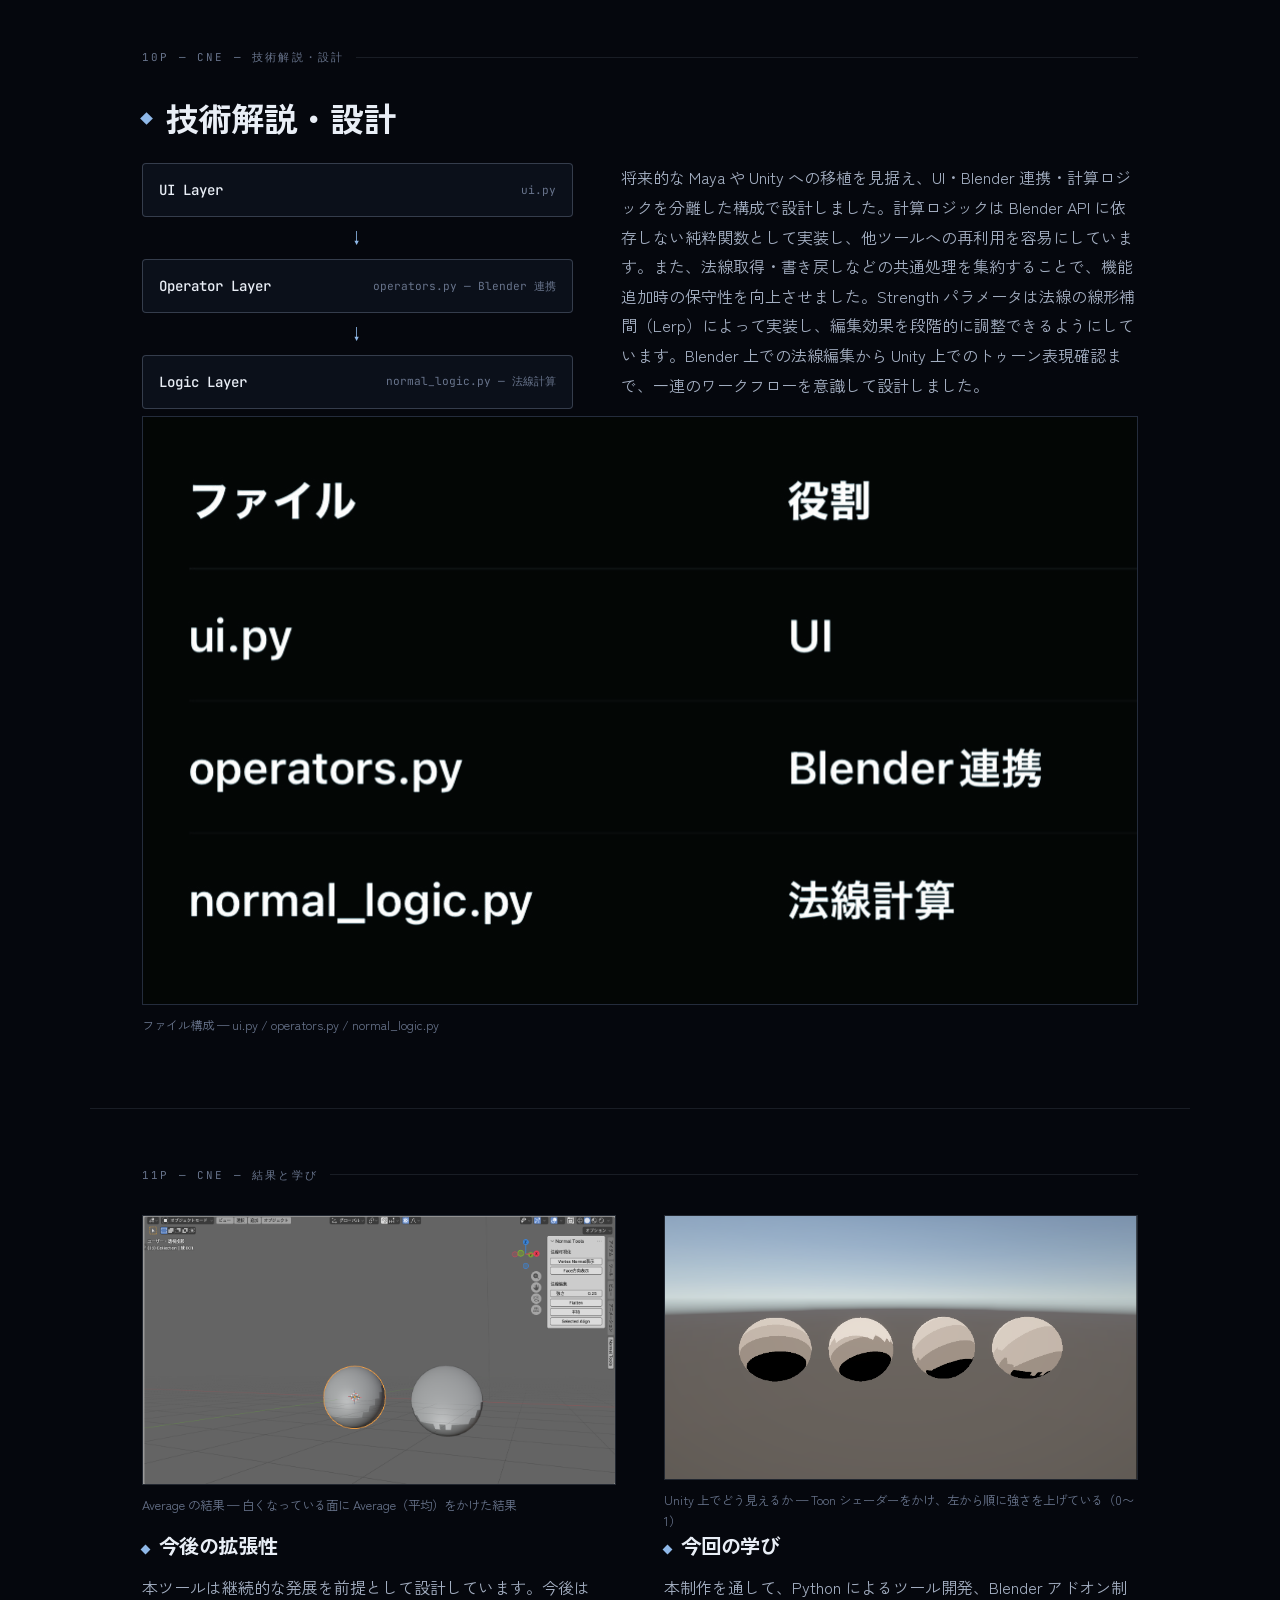
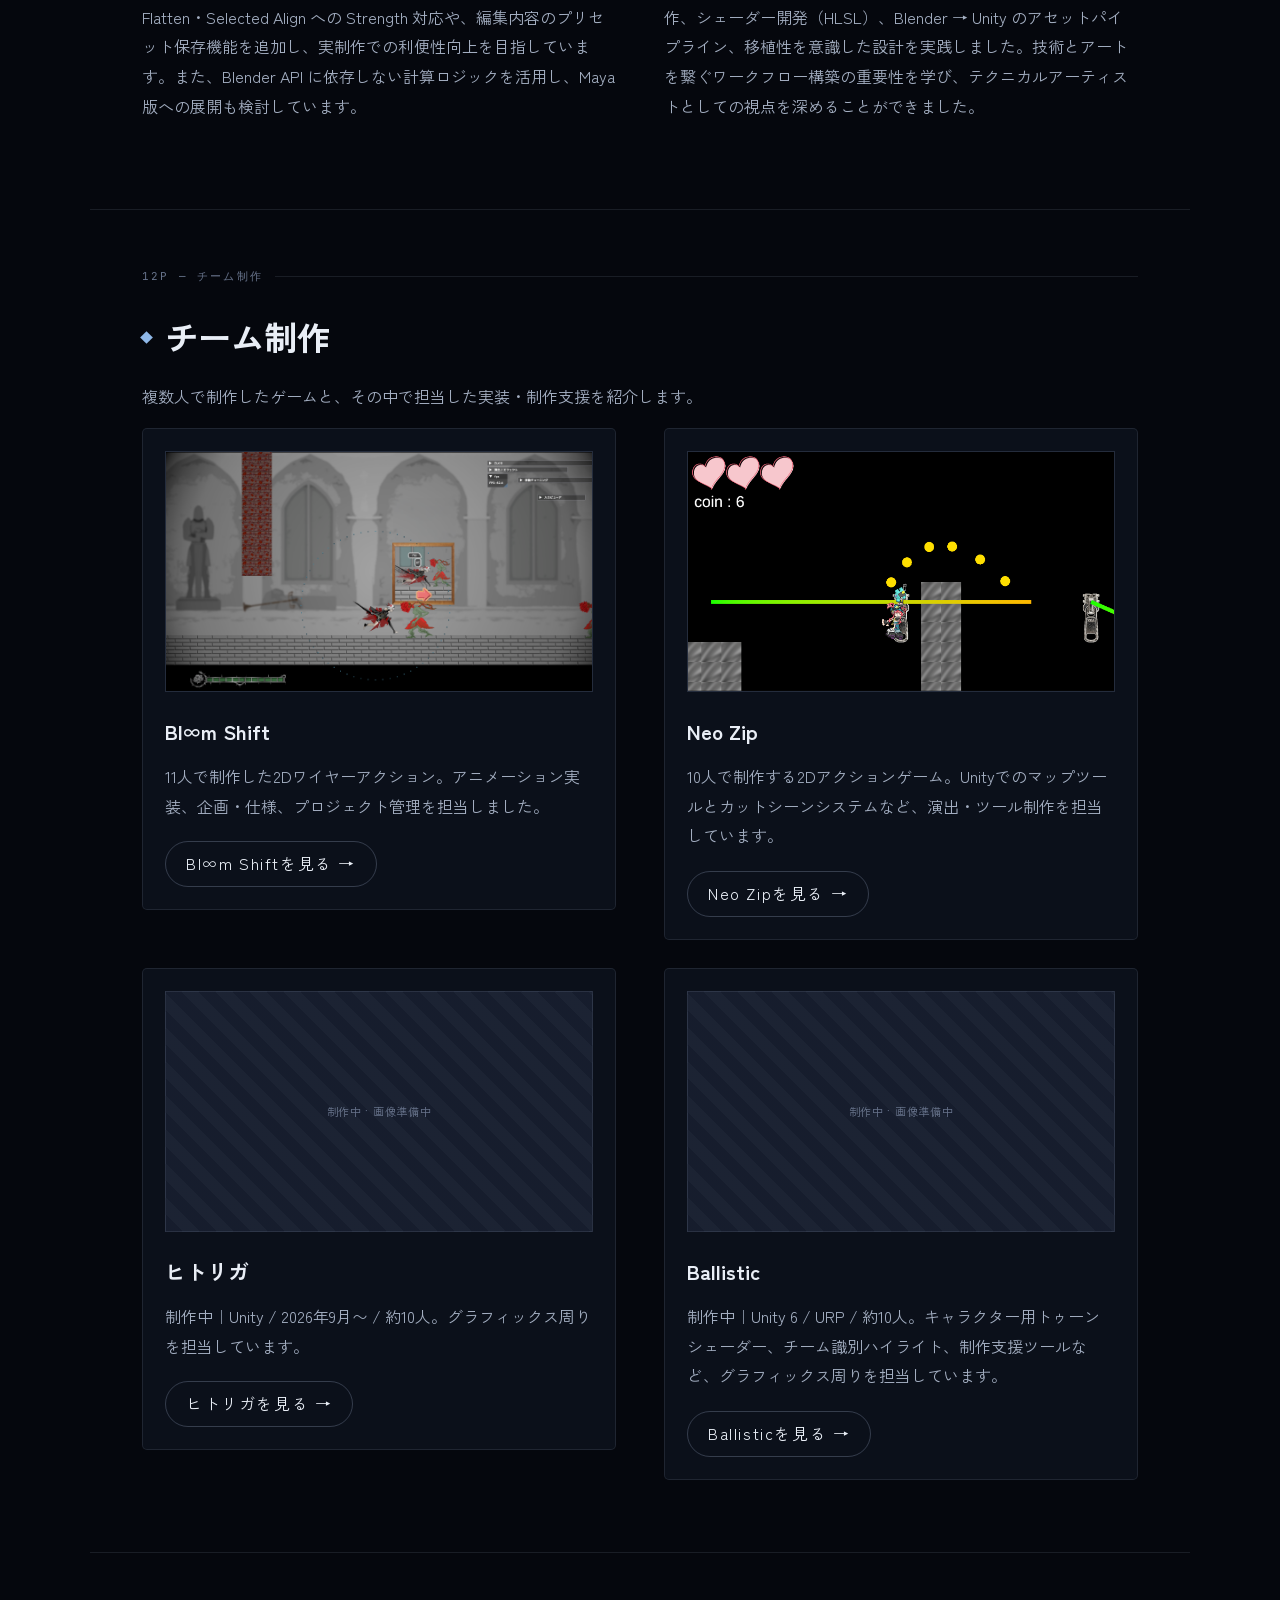
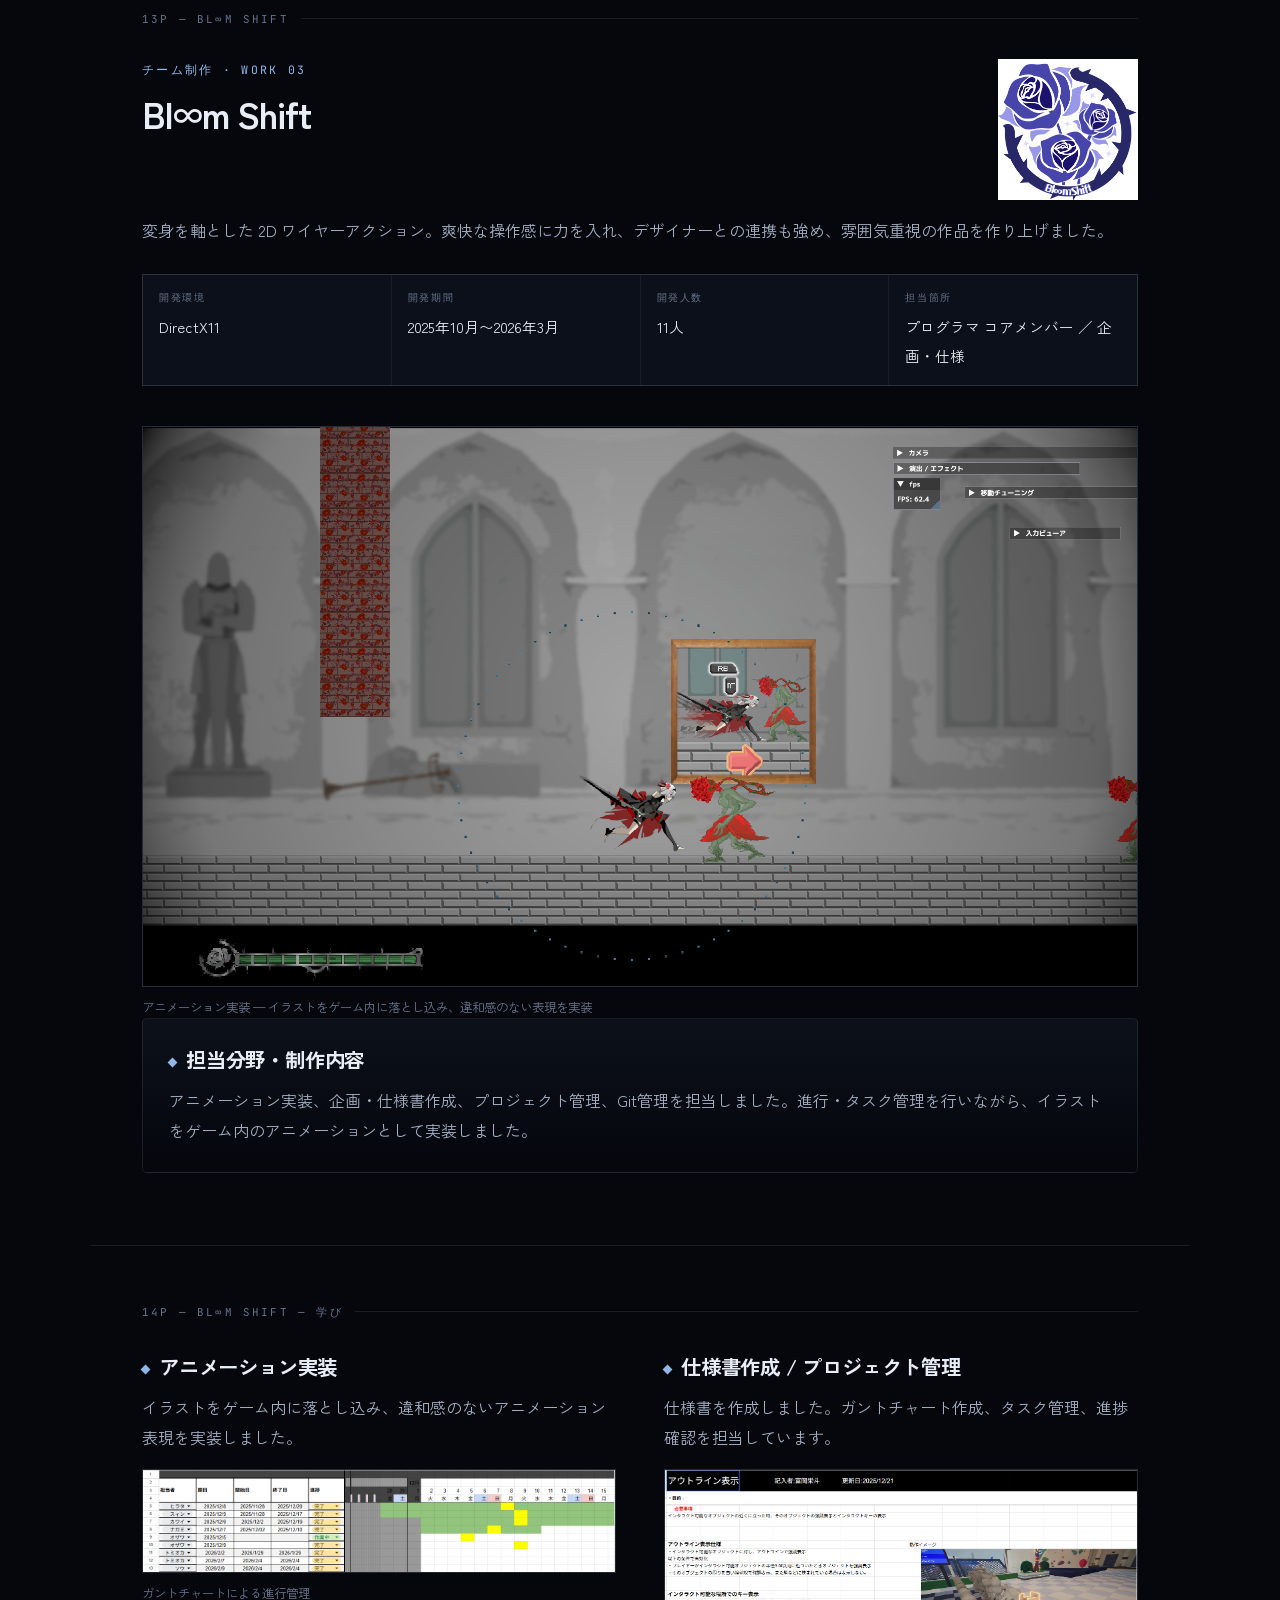
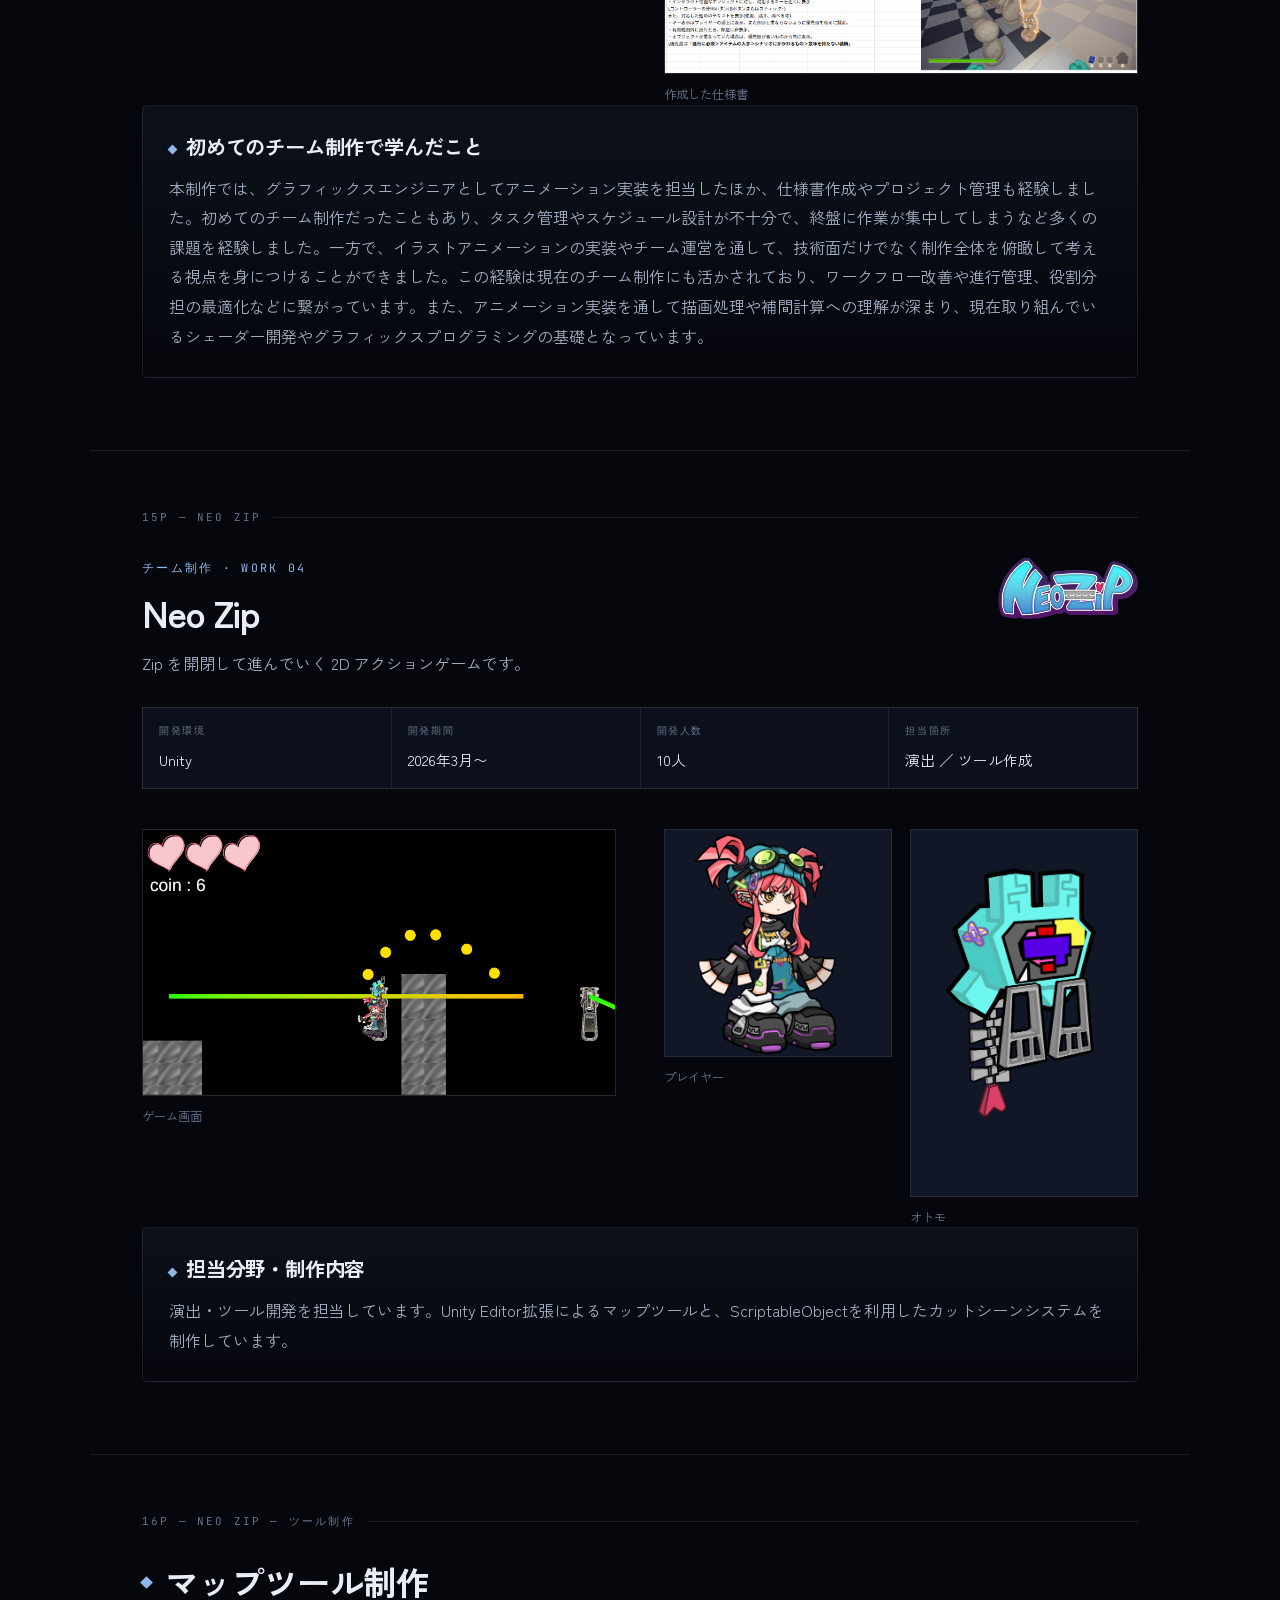
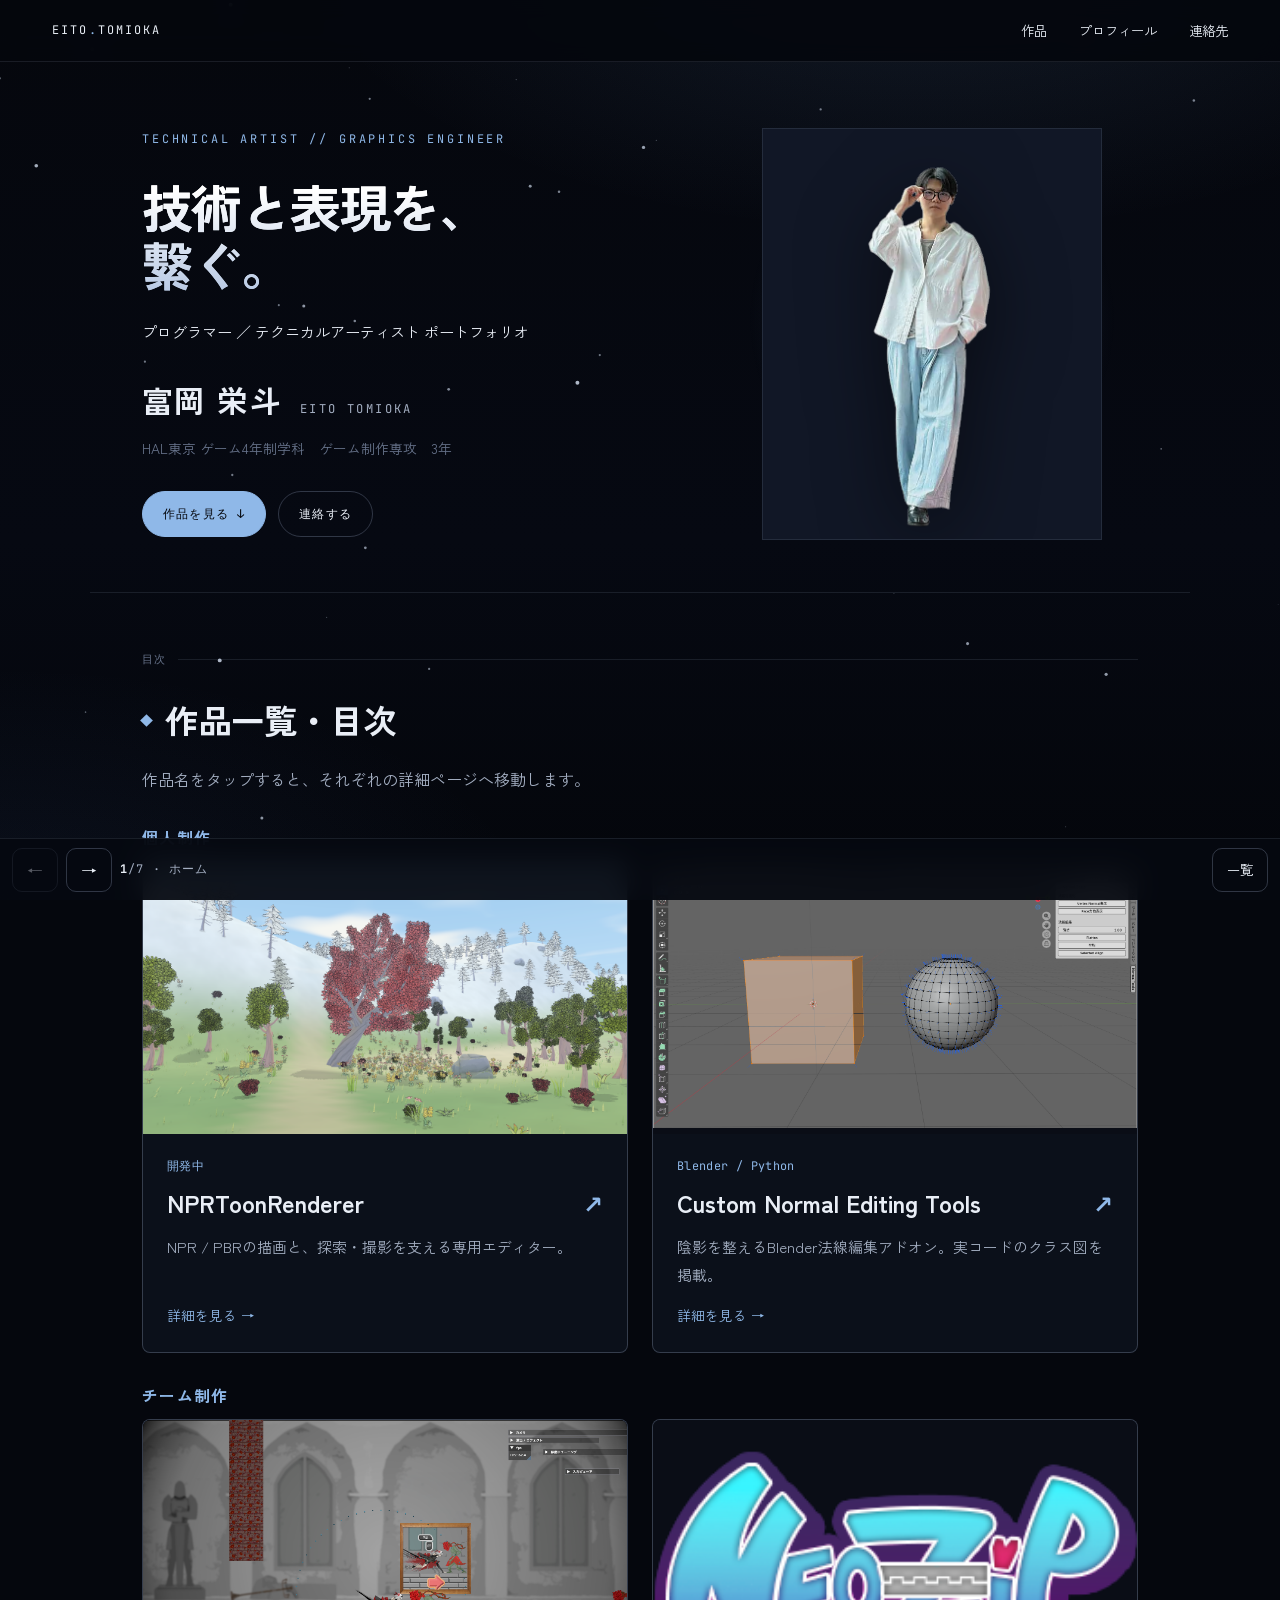
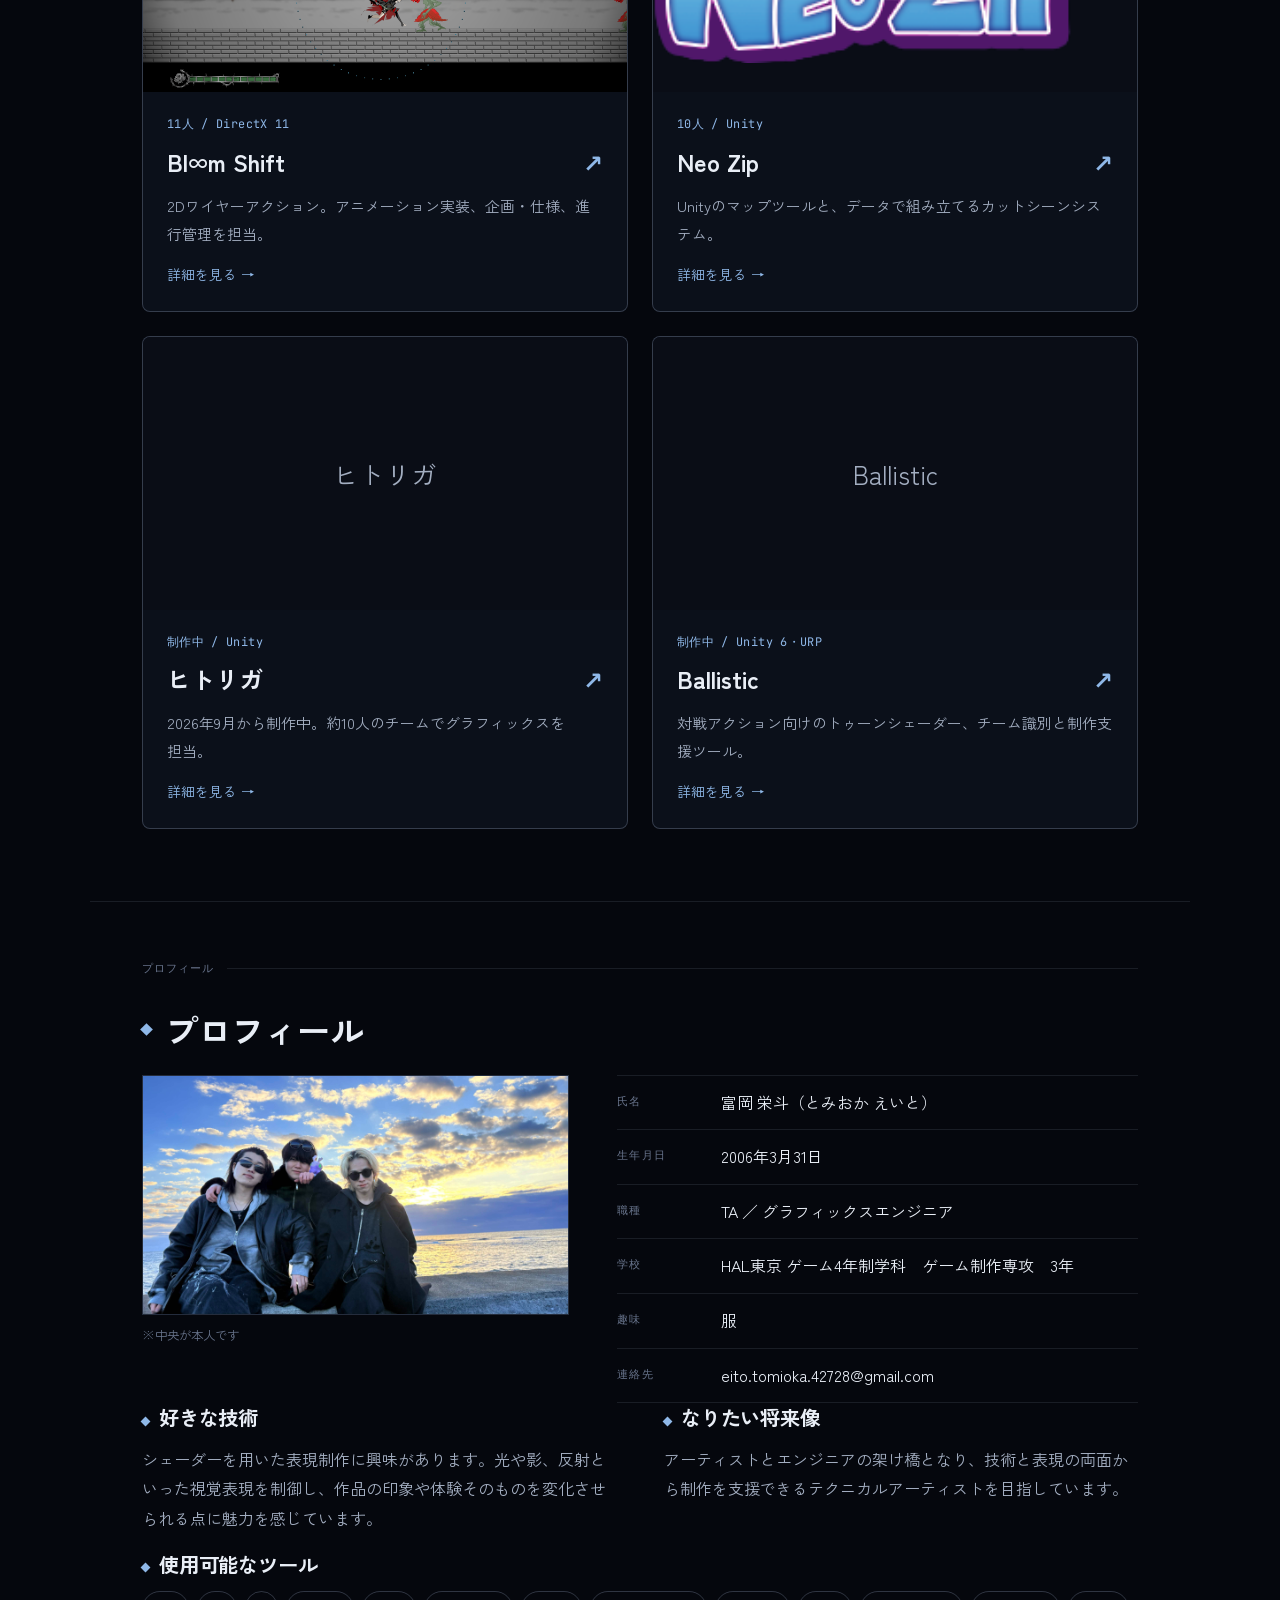
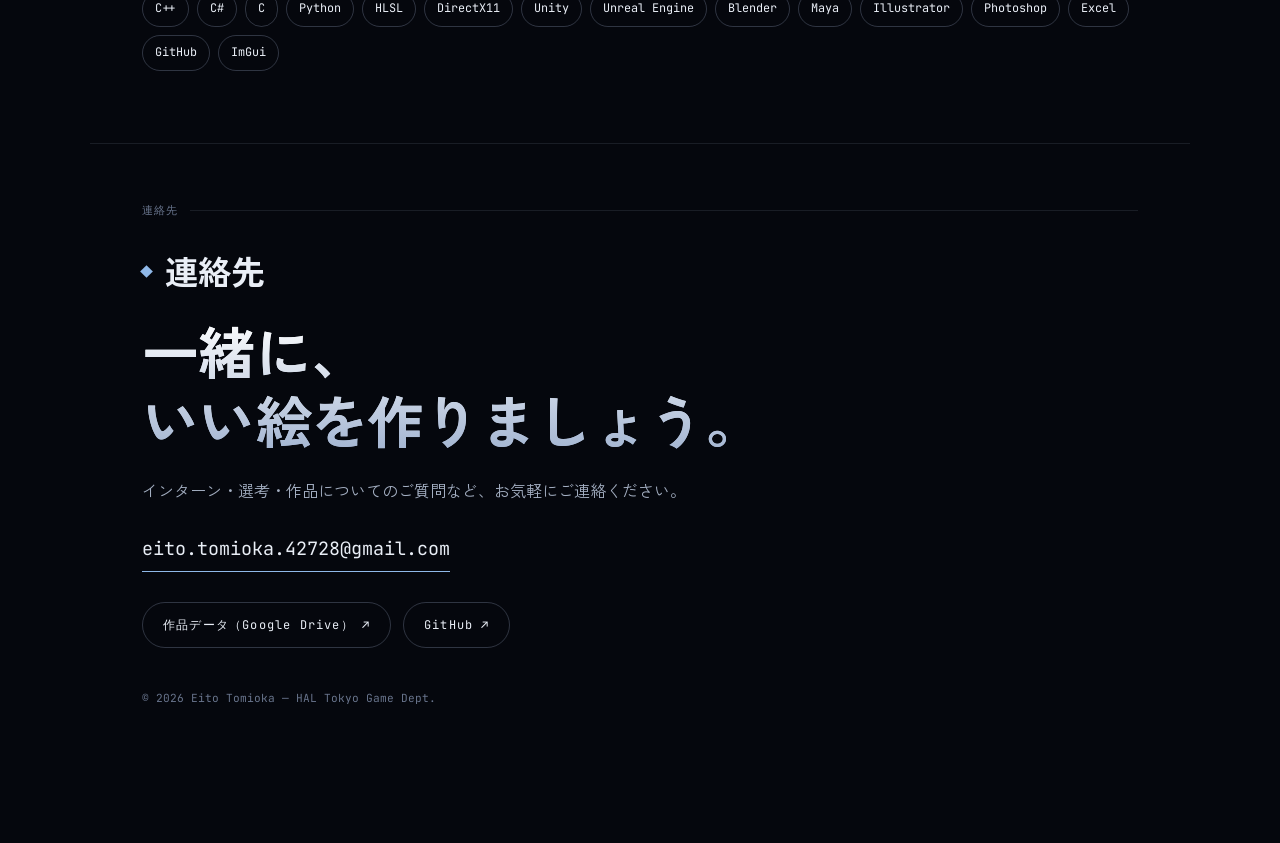
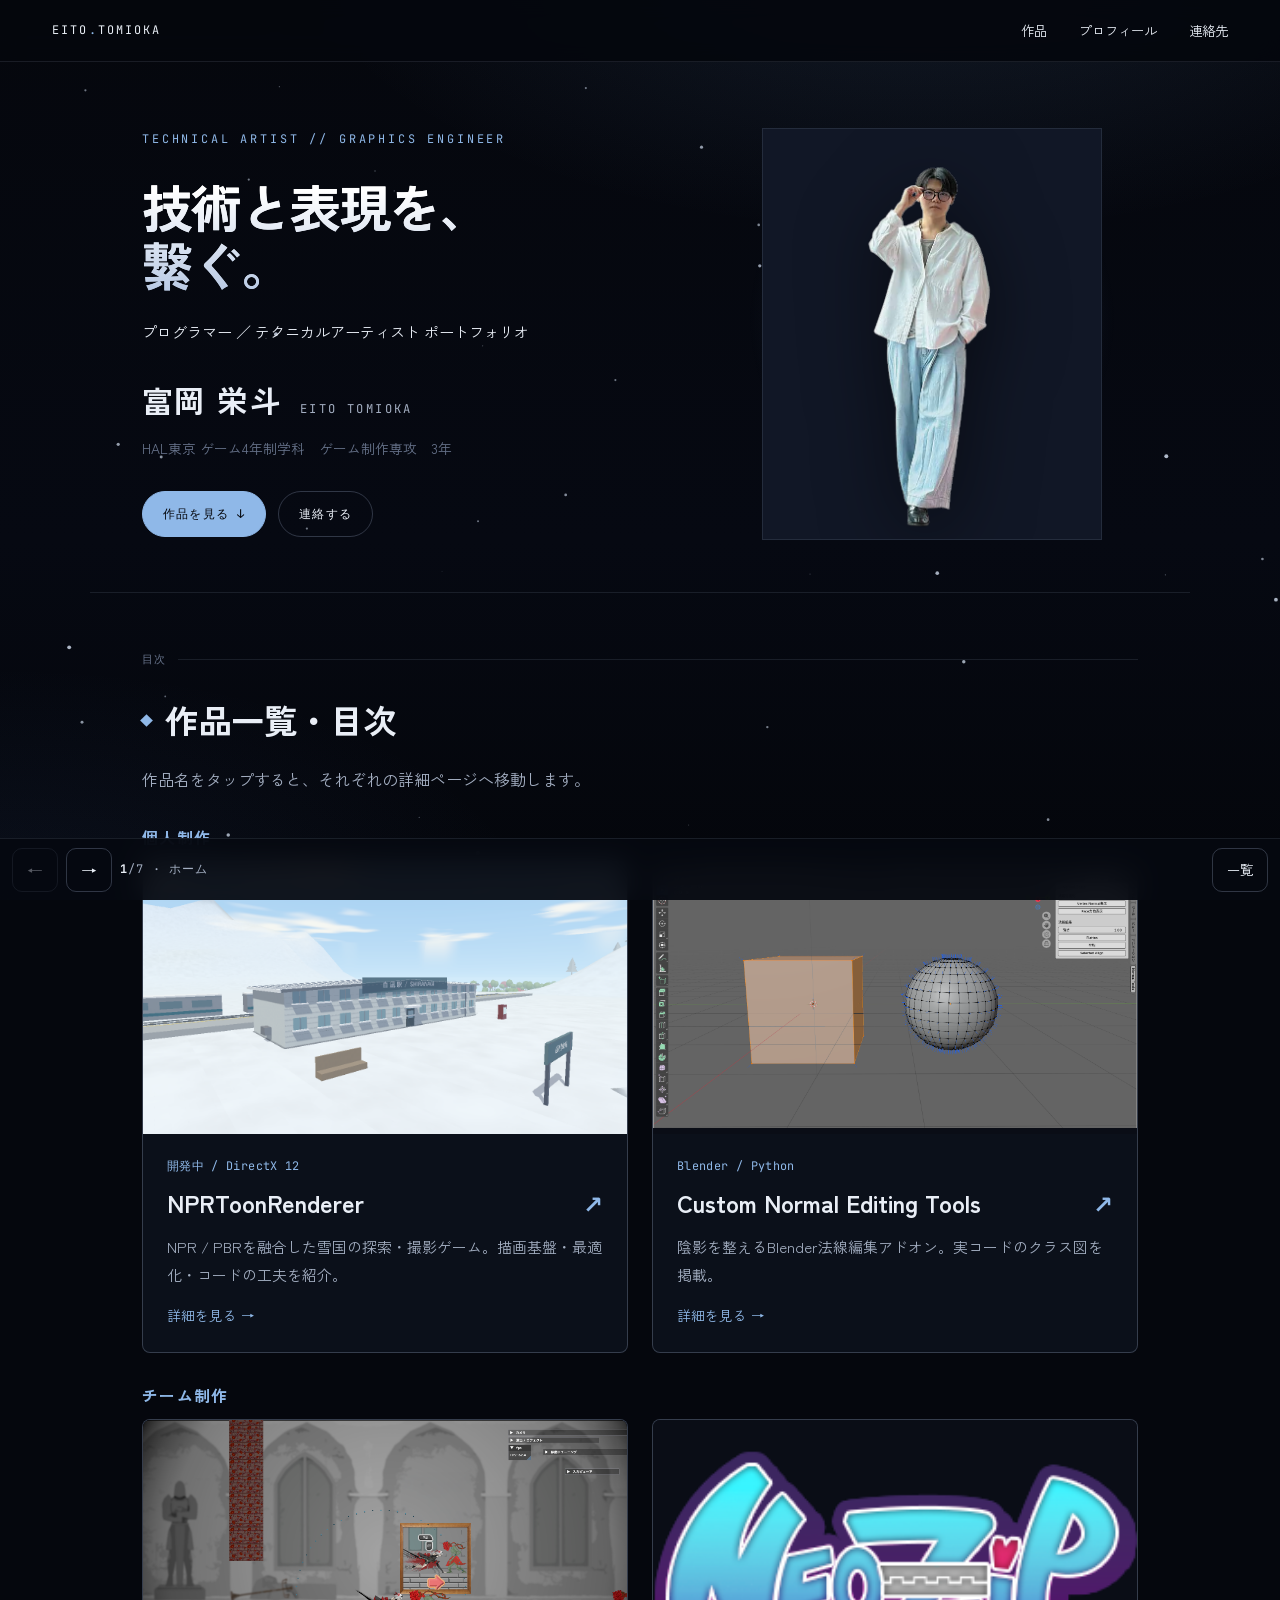
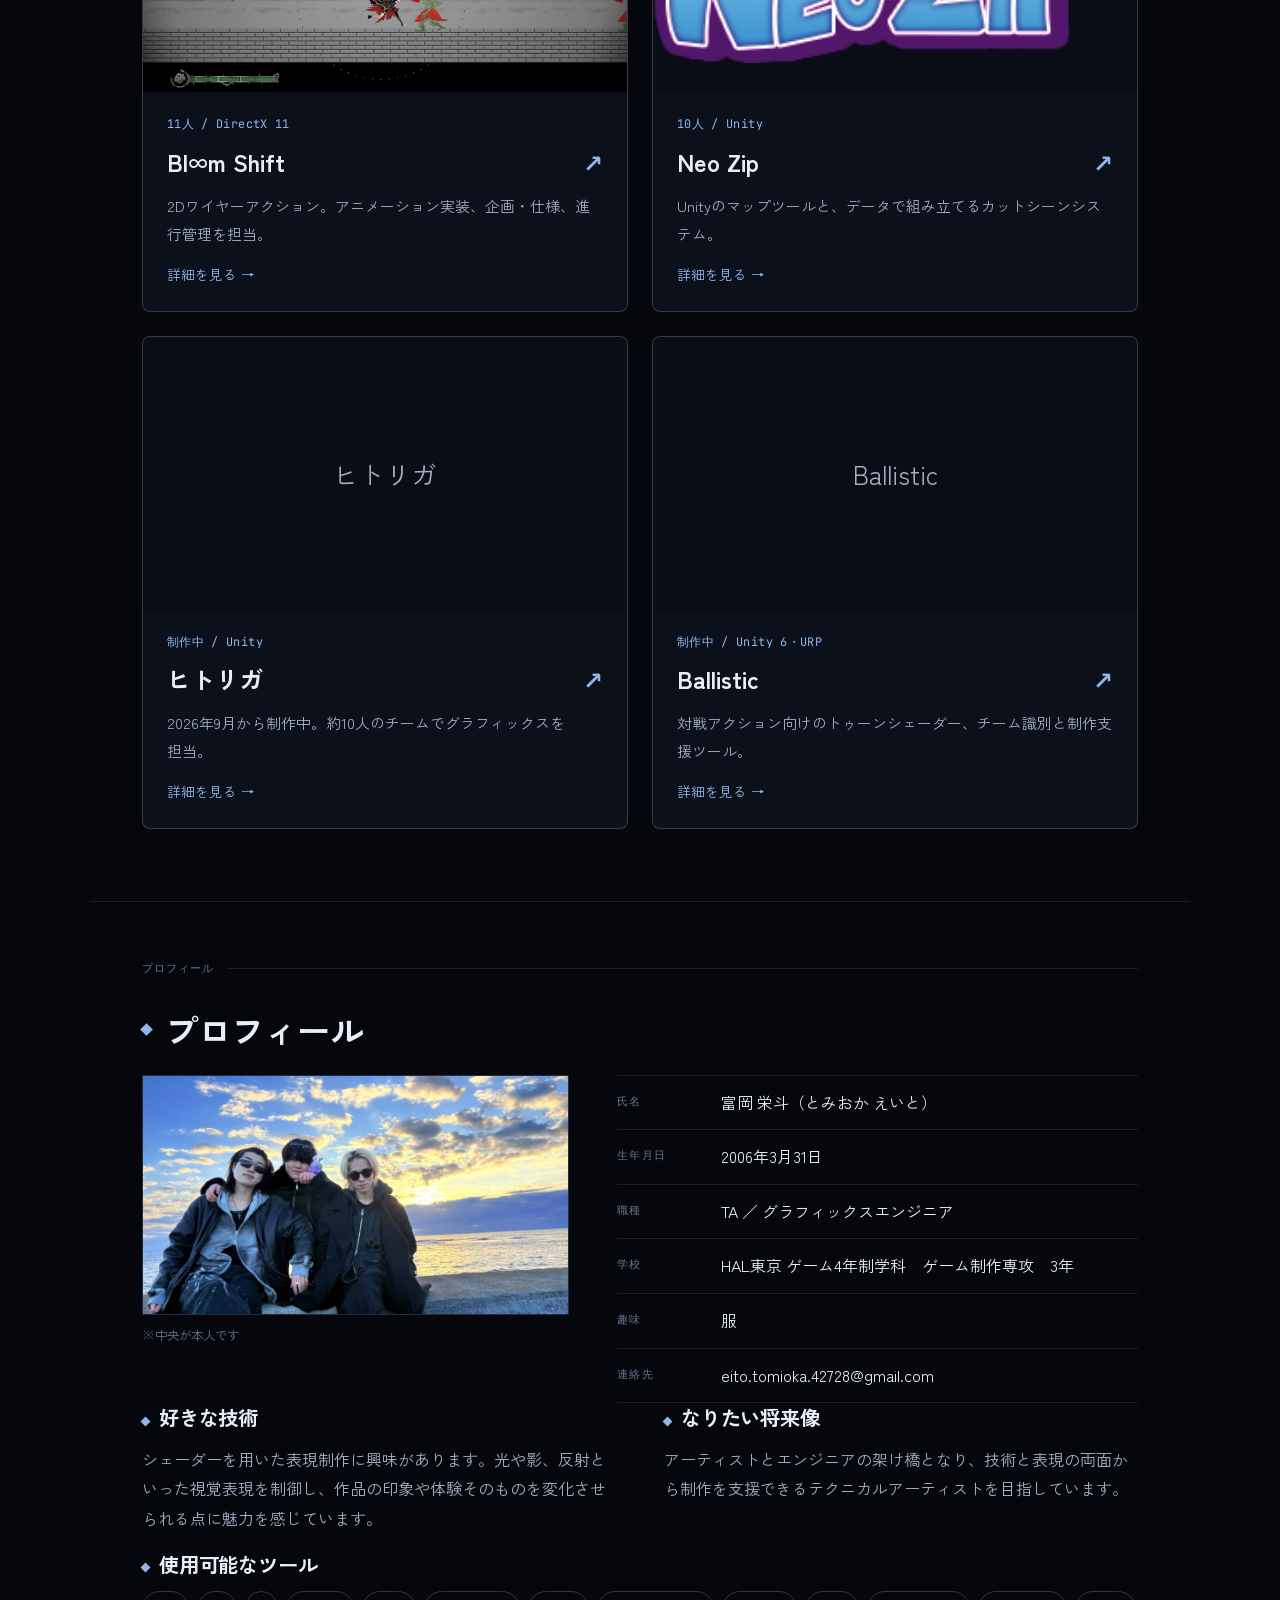
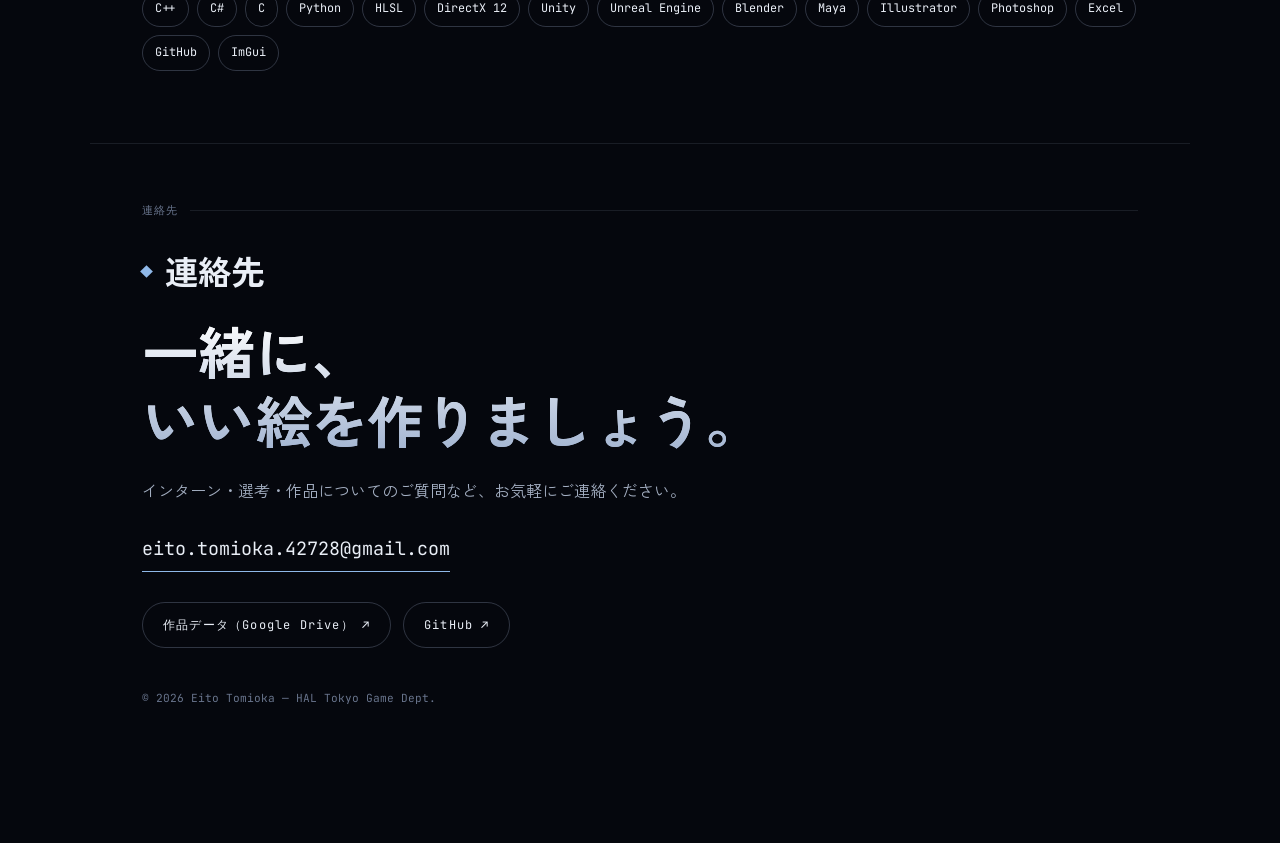
